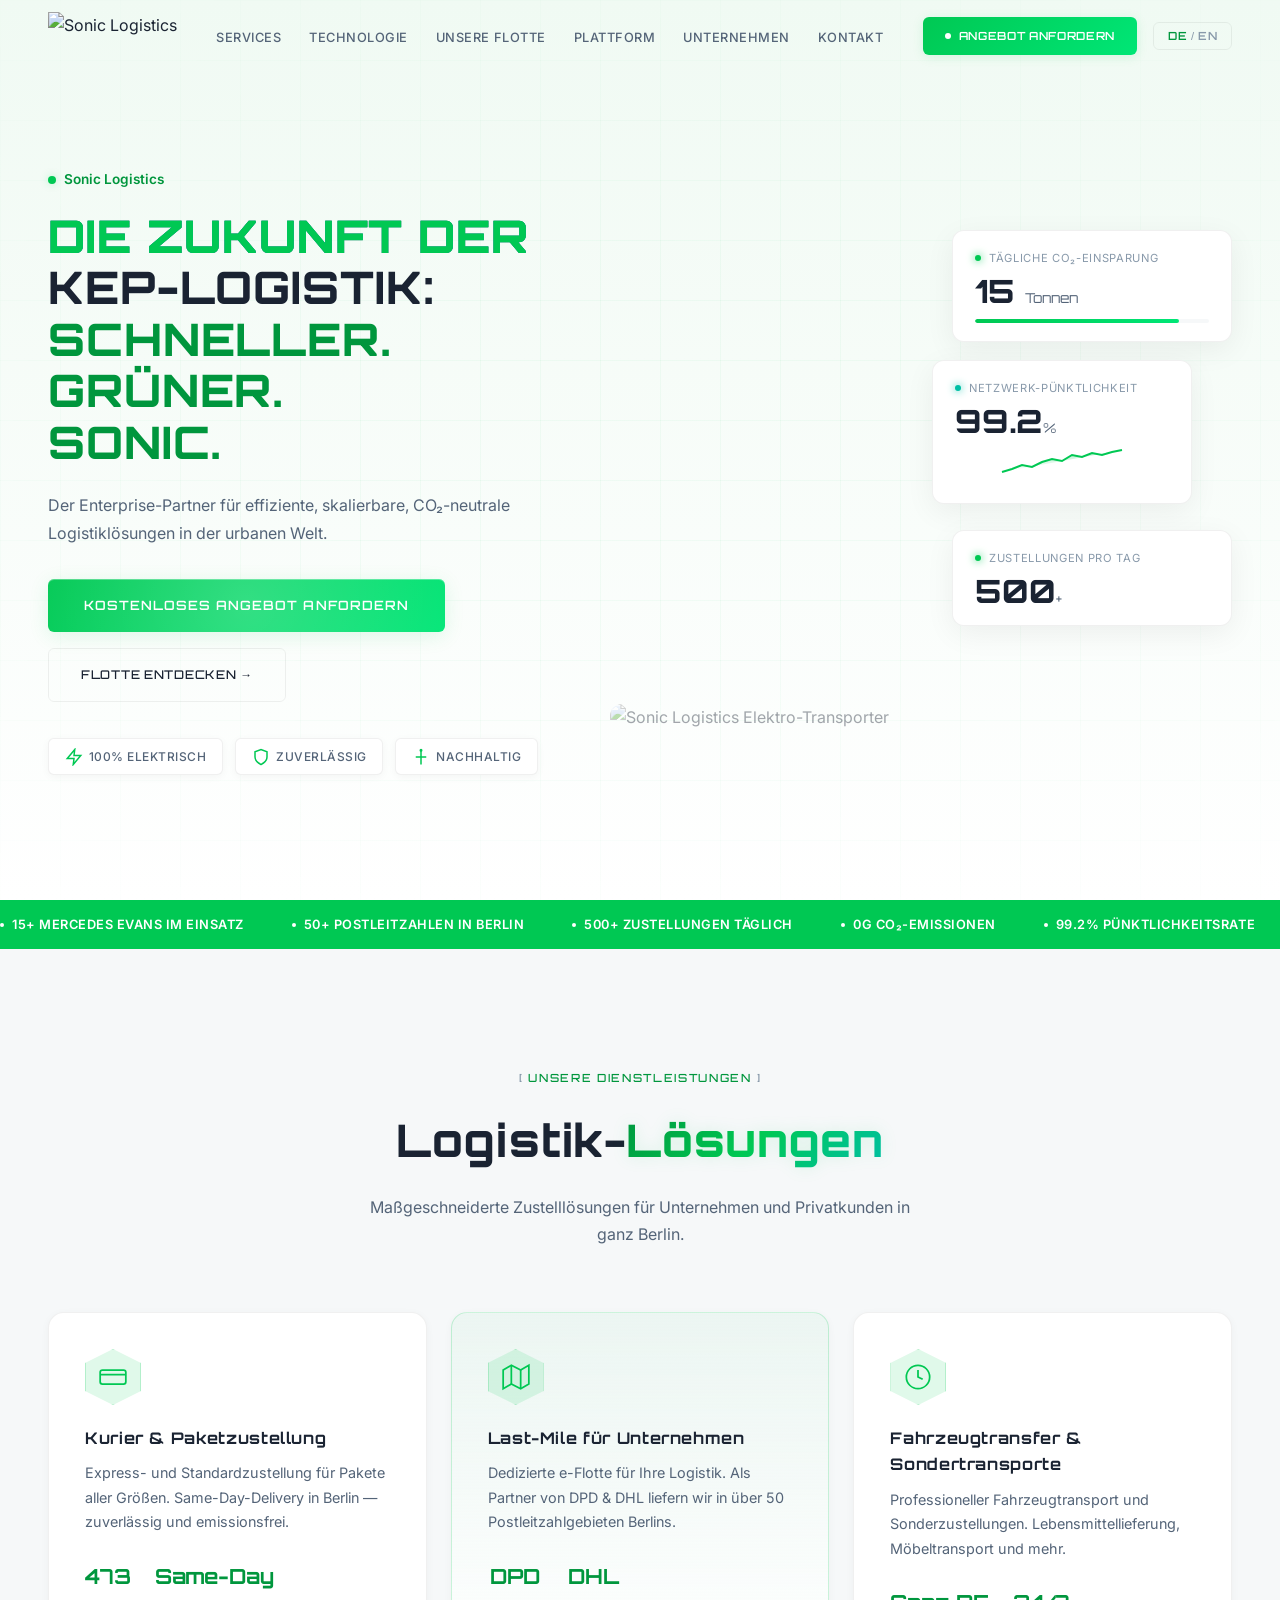
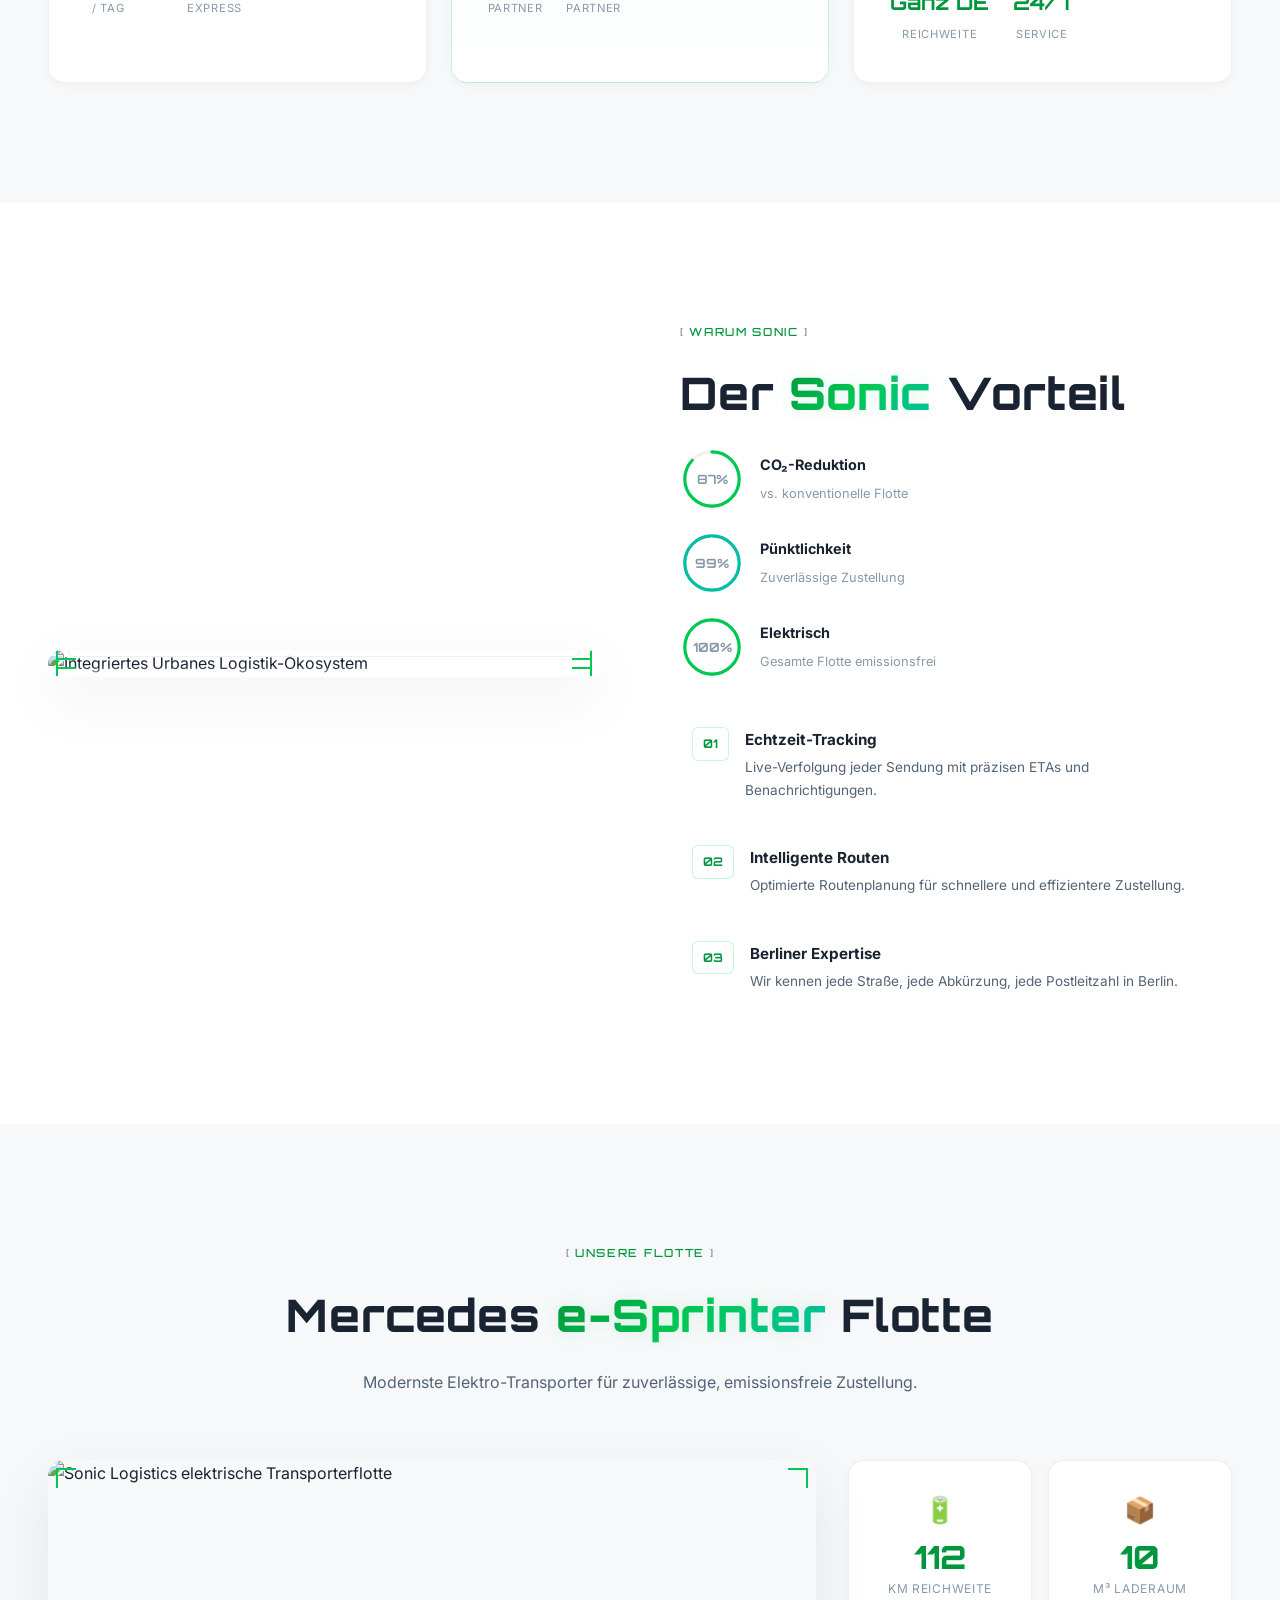
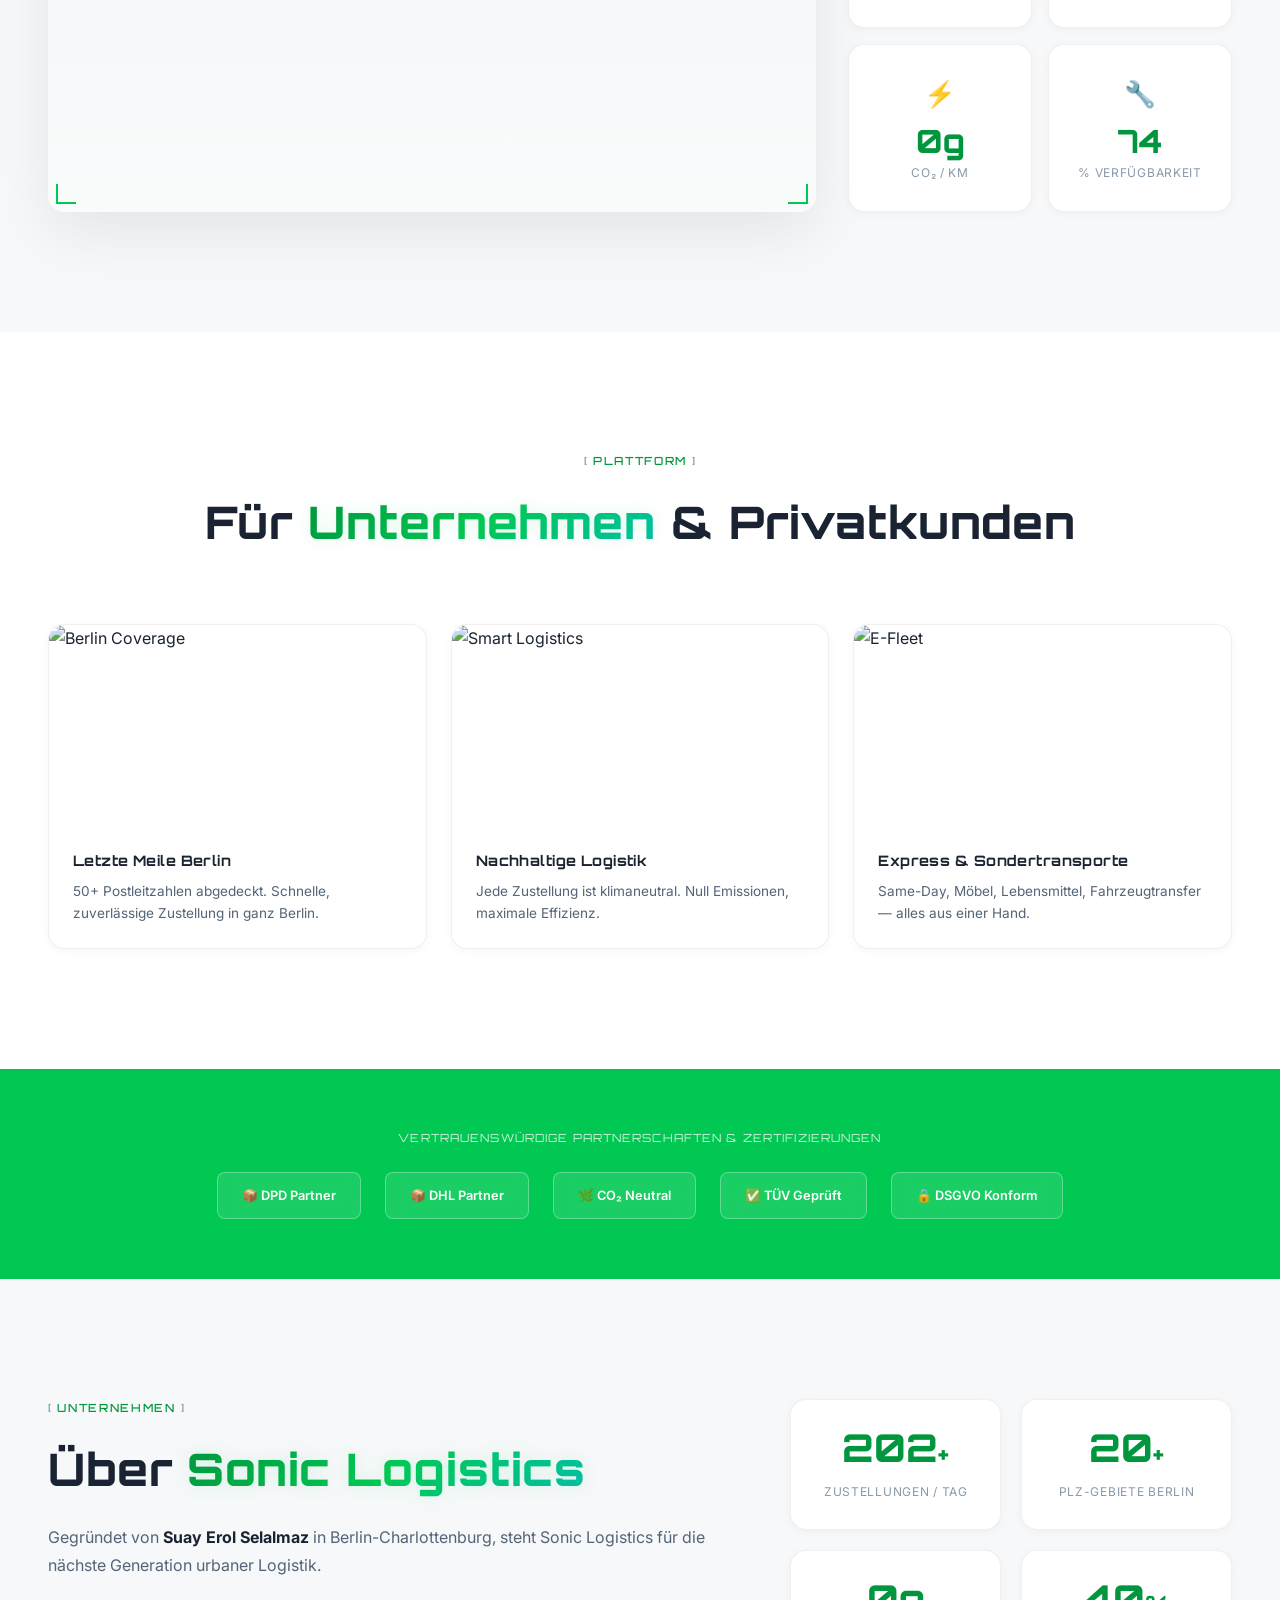
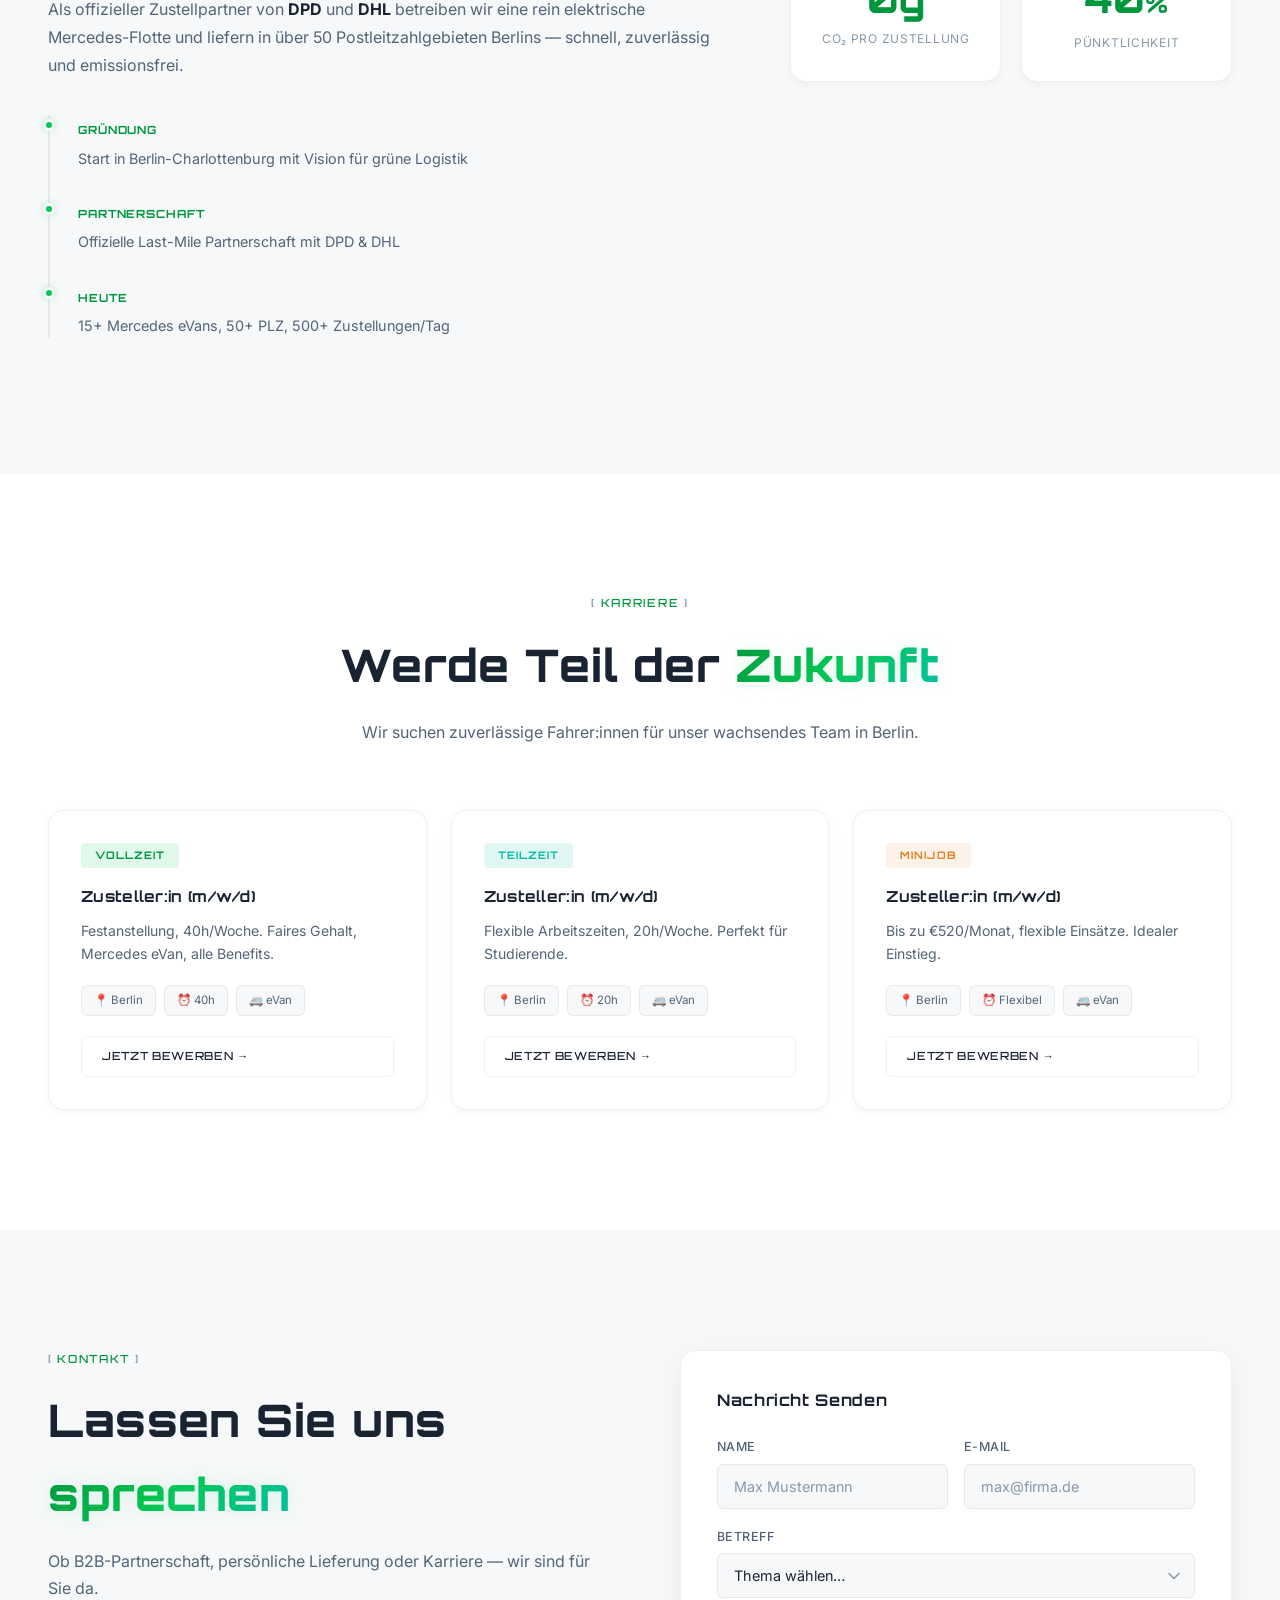
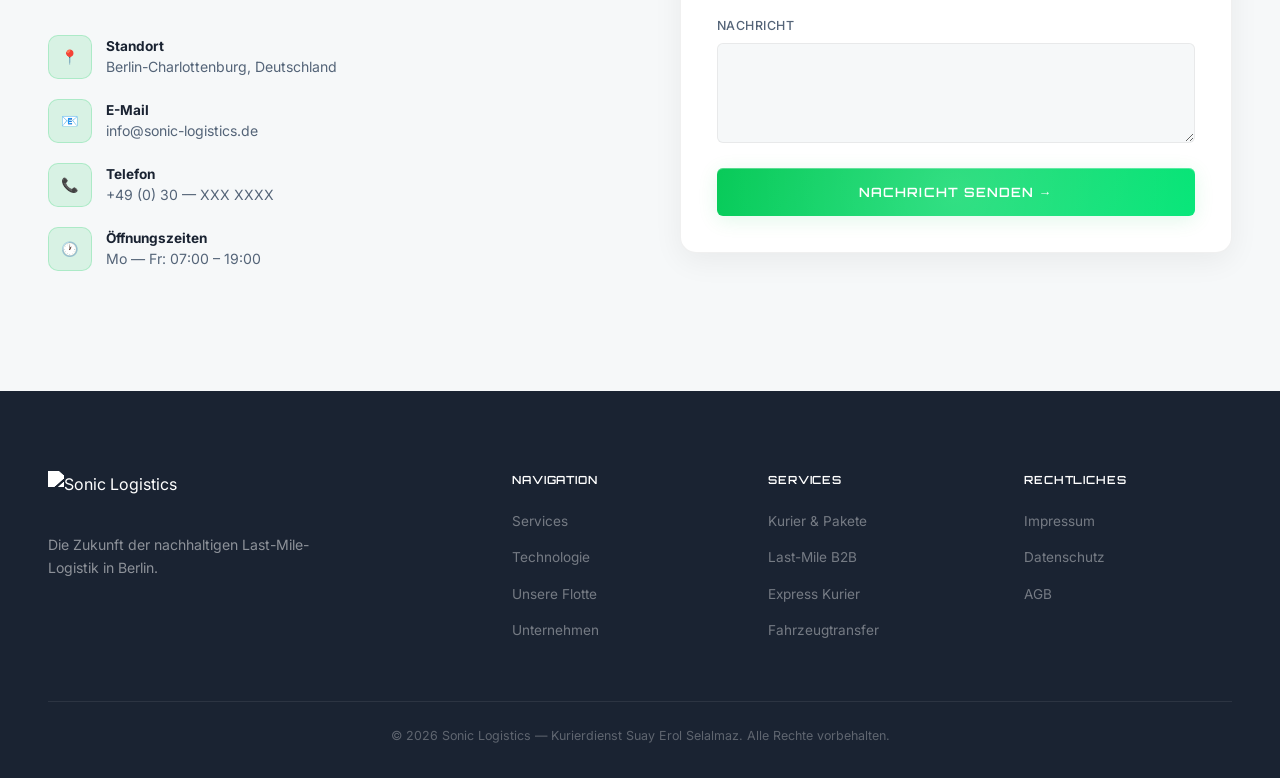
==== index.html @ d9a25e24 "Add files via upload" ====
<!DOCTYPE html>
<html lang="de">
<head>
  <meta charset="UTF-8">
  <meta name="viewport" content="width=device-width, initial-scale=1.0">
  <title>SONIC Logistics — Die Zukunft der KEP-Logistik</title>
  <meta name="description" content="Sonic Logistics: Nachhaltige, elektrische Last-Mile-Logistik in Berlin. 100% E-Flotte, intelligente Routenplanung, zuverlässige Zustellung.">
  <link rel="preconnect" href="https://fonts.googleapis.com">
  <link rel="preconnect" href="https://fonts.gstatic.com" crossorigin>
  <link href="https://fonts.googleapis.com/css2?family=Orbitron:wght@400;500;600;700;800;900&family=Inter:wght@300;400;500;600;700;800&display=swap" rel="stylesheet">
  <link rel="stylesheet" href="styles.css">
</head>
<body>

  <canvas id="particleCanvas"></canvas>
  <!-- Floating orbs -->
  <div class="orb orb-1"></div>
  <div class="orb orb-2"></div>
  <div class="orb orb-3"></div>

  <!-- ═══ NAVIGATION ═══ -->
  <nav id="navbar">
    <div class="nav-container">
      <a href="#hero" class="nav-logo">
        <img src="images/sonic-logo.png" alt="Sonic Logistics" class="logo-img">
      </a>
      <ul class="nav-links" id="navLinks">
        <li><a href="#services" data-i18n="nav_services">Services</a></li>
        <li><a href="#tech" data-i18n="nav_tech">Technologie</a></li>
        <li><a href="#fleet" data-i18n="nav_fleet">Unsere Flotte</a></li>
        <li><a href="#platform" data-i18n="nav_platform">Plattform</a></li>
        <li><a href="#about" data-i18n="nav_about">Unternehmen</a></li>
        <li><a href="#contact" data-i18n="nav_contact">Kontakt</a></li>
      </ul>
      <div class="nav-right">
        <a href="#contact" class="nav-cta">
          <span class="cta-pulse"></span>
          <span data-i18n="nav_cta">Angebot Anfordern</span>
        </a>
        <!-- Language toggle -->
        <button class="lang-toggle" id="langToggle" aria-label="Switch language">
          <span class="lang-option active" data-lang="de">DE</span>
          <span class="lang-divider">/</span>
          <span class="lang-option" data-lang="en">EN</span>
        </button>
      </div>
      <button class="hamburger" id="hamburger" aria-label="Menü">
        <span></span><span></span><span></span>
      </button>
    </div>
  </nav>

  <!-- ═══ HERO ═══ -->
  <section id="hero">
    <div class="hero-grid-bg"></div>
    <div class="hero-content">
      <div class="hero-left">
        <div class="hero-label animate-in">
          <span class="label-dot"></span>
          Sonic Logistics
        </div>
        <h1 class="animate-in">
          <span class="hero-line glitch-text" data-text="DIE ZUKUNFT DER" data-i18n="hero_line1">DIE ZUKUNFT DER</span>
          <span class="hero-line" data-i18n="hero_line2">KEP-LOGISTIK:</span>
          <span class="hero-line hero-highlight" data-i18n="hero_line3">SCHNELLER.</span>
          <span class="hero-line hero-highlight" data-i18n="hero_line4">GRÜNER.</span>
          <span class="hero-line hero-highlight" id="typedText">SONIC.</span>
        </h1>
        <p class="hero-sub animate-in" data-i18n="hero_sub">Der Enterprise-Partner für effiziente, skalierbare, CO₂-neutrale Logistiklösungen in der urbanen Welt.</p>
        <div class="hero-actions animate-in">
          <a href="#contact" class="btn-futuristic magnetic-btn">
            <span data-i18n="hero_cta1">Kostenloses Angebot Anfordern</span>
            <span class="btn-glow"></span>
          </a>
          <a href="#fleet" class="btn-ghost magnetic-btn">
            <span data-i18n="hero_cta2">Flotte Entdecken →</span>
          </a>
        </div>

        <div class="hero-hud-row animate-in">
          <div class="hud-chip">
            <svg width="18" height="18" viewBox="0 0 24 24" fill="none" stroke="currentColor" stroke-width="2"><path d="M13 2L3 14h9l-1 8 10-12h-9l1-8z"/></svg>
            <span data-i18n="chip1">100% Elektrisch</span>
          </div>
          <div class="hud-chip">
            <svg width="18" height="18" viewBox="0 0 24 24" fill="none" stroke="currentColor" stroke-width="2"><path d="M12 22s8-4 8-10V5l-8-3-8 3v7c0 6 8 10 8 10z"/></svg>
            <span data-i18n="chip2">Zuverlässig</span>
          </div>
          <div class="hud-chip">
            <svg width="18" height="18" viewBox="0 0 24 24" fill="none" stroke="currentColor" stroke-width="2"><path d="M12 3v19M5 12h14"/><circle cx="12" cy="3" r="1"/></svg>
            <span data-i18n="chip3">Nachhaltig</span>
          </div>
        </div>
      </div>

      <div class="hero-right">
        <div class="hud-panel hud-panel-1 animate-in tilt-card">
          <div class="neon-border"></div>
          <div class="hud-panel-header">
            <span class="hud-dot green"></span>
            <span data-i18n="hud1_title">Tägliche CO₂-Einsparung</span>
          </div>
          <div class="hud-panel-value">15 <span class="hud-unit" data-i18n="hud1_unit">Tonnen</span></div>
          <div class="hud-bar"><div class="hud-bar-fill" style="width: 87%"></div></div>
        </div>

        <div class="hud-panel hud-panel-2 animate-in tilt-card">
          <div class="neon-border"></div>
          <div class="hud-panel-header">
            <span class="hud-dot cyan"></span>
            <span data-i18n="hud2_title">Netzwerk-Pünktlichkeit</span>
          </div>
          <div class="hud-panel-value"><span class="counter" data-target="99.2" data-decimals="1">0</span><span class="hud-unit">%</span></div>
          <div class="hud-sparkline">
            <svg viewBox="0 0 120 30" class="sparkline-svg">
              <polyline points="0,25 10,22 20,18 30,20 40,15 50,12 60,14 70,8 80,10 90,6 100,8 110,5 120,3" fill="none" stroke="var(--accent)" stroke-width="2"/>
              <polyline points="0,25 10,22 20,18 30,20 40,15 50,12 60,14 70,8 80,10 90,6 100,8 110,5 120,3" fill="url(#sparkGrad)" stroke="none"/>
              <defs><linearGradient id="sparkGrad" x1="0" y1="0" x2="0" y2="1"><stop offset="0%" stop-color="var(--accent)" stop-opacity="0.3"/><stop offset="100%" stop-color="var(--accent)" stop-opacity="0"/></linearGradient></defs>
            </svg>
          </div>
        </div>

        <div class="hud-panel hud-panel-3 animate-in tilt-card">
          <div class="neon-border"></div>
          <div class="hud-panel-header">
            <span class="hud-dot green"></span>
            <span data-i18n="hud3_title">Zustellungen pro Tag</span>
          </div>
          <div class="hud-panel-value"><span class="counter" data-target="500" data-decimals="0">0</span><span class="hud-unit">+</span></div>
        </div>

        <div class="hero-image-float">
          <img src="images/hero-van.png" alt="Sonic Logistics Elektro-Transporter" class="hero-van-img">
        </div>
      </div>
    </div>
  </section>

  <!-- ═══ TICKER ═══ -->
  <div class="ticker-bar">
    <div class="ticker-track">
      <div class="ticker-content">
        <span class="ticker-item"><span class="ticker-dot"></span> <span data-i18n="tick1">15+ Mercedes eVans im Einsatz</span></span>
        <span class="ticker-item"><span class="ticker-dot"></span> <span data-i18n="tick2">50+ Postleitzahlen in Berlin</span></span>
        <span class="ticker-item"><span class="ticker-dot"></span> <span data-i18n="tick3">500+ Zustellungen täglich</span></span>
        <span class="ticker-item"><span class="ticker-dot"></span> <span data-i18n="tick4">0g CO₂-Emissionen</span></span>
        <span class="ticker-item"><span class="ticker-dot"></span> <span data-i18n="tick5">99.2% Pünktlichkeitsrate</span></span>
        <span class="ticker-item"><span class="ticker-dot"></span> <span data-i18n="tick6">DPD & DHL Partner</span></span>
        <span class="ticker-item"><span class="ticker-dot"></span> <span data-i18n="tick1">15+ Mercedes eVans im Einsatz</span></span>
        <span class="ticker-item"><span class="ticker-dot"></span> <span data-i18n="tick2">50+ Postleitzahlen in Berlin</span></span>
        <span class="ticker-item"><span class="ticker-dot"></span> <span data-i18n="tick3">500+ Zustellungen täglich</span></span>
        <span class="ticker-item"><span class="ticker-dot"></span> <span data-i18n="tick4">0g CO₂-Emissionen</span></span>
        <span class="ticker-item"><span class="ticker-dot"></span> <span data-i18n="tick5">99.2% Pünktlichkeitsrate</span></span>
        <span class="ticker-item"><span class="ticker-dot"></span> <span data-i18n="tick6">DPD & DHL Partner</span></span>
      </div>
    </div>
  </div>

  <!-- ═══ SERVICES ═══ -->
  <section id="services">
    <div class="container">
      <div class="section-header animate-in">
        <div class="section-tag-futuristic">
          <span class="tag-bracket">[</span> <span data-i18n="svc_tag">UNSERE DIENSTLEISTUNGEN</span> <span class="tag-bracket">]</span>
        </div>
        <h2 data-i18n="svc_title">Logistik-<span class="text-glow">Lösungen</span></h2>
        <p class="section-sub" data-i18n="svc_sub">Maßgeschneiderte Zustelllösungen für Unternehmen und Privatkunden in ganz Berlin.</p>
      </div>

      <div class="services-cards">
        <div class="futuristic-card tilt-card animate-in">
          <div class="card-scan-line"></div>
          <div class="card-icon-hex">
            <svg width="28" height="28" viewBox="0 0 24 24" fill="none" stroke="var(--accent)" stroke-width="1.5"><rect x="1" y="6" width="22" height="12" rx="2"/><path d="M1 10h22"/></svg>
          </div>
          <h3 data-i18n="svc1_title">Kurier & Paketzustellung</h3>
          <p data-i18n="svc1_desc">Express- und Standardzustellung für Pakete aller Größen. Same-Day-Delivery in Berlin — zuverlässig und emissionsfrei.</p>
          <div class="card-metrics">
            <div class="metric"><span class="metric-val counter" data-target="500" data-decimals="0">0</span><span class="metric-label">/ Tag</span></div>
            <div class="metric"><span class="metric-val">Same-Day</span><span class="metric-label">Express</span></div>
          </div>
        </div>

        <div class="futuristic-card card-featured tilt-card animate-in">
          <div class="card-scan-line"></div>
          <div class="card-icon-hex">
            <svg width="28" height="28" viewBox="0 0 24 24" fill="none" stroke="var(--accent)" stroke-width="1.5"><path d="M1 6v16l7-4 8 4 7-4V2l-7 4-8-4-7 4z"/><path d="M8 2v16M16 6v16"/></svg>
          </div>
          <h3 data-i18n="svc2_title">Last-Mile für Unternehmen</h3>
          <p data-i18n="svc2_desc">Dedizierte e-Flotte für Ihre Logistik. Als Partner von DPD & DHL liefern wir in über 50 Postleitzahlgebieten Berlins.</p>
          <div class="card-metrics">
            <div class="metric"><span class="metric-val">DPD</span><span class="metric-label">Partner</span></div>
            <div class="metric"><span class="metric-val">DHL</span><span class="metric-label">Partner</span></div>
          </div>
        </div>

        <div class="futuristic-card tilt-card animate-in">
          <div class="card-scan-line"></div>
          <div class="card-icon-hex">
            <svg width="28" height="28" viewBox="0 0 24 24" fill="none" stroke="var(--accent)" stroke-width="1.5"><circle cx="12" cy="12" r="10"/><path d="M12 6v6l4 2"/></svg>
          </div>
          <h3 data-i18n="svc3_title">Fahrzeugtransfer & Sondertransporte</h3>
          <p data-i18n="svc3_desc">Professioneller Fahrzeugtransport und Sonderzustellungen. Lebensmittellieferung, Möbeltransport und mehr.</p>
          <div class="card-metrics">
            <div class="metric"><span class="metric-val" data-i18n="svc3_m1v">Ganz DE</span><span class="metric-label" data-i18n="svc3_m1l">Reichweite</span></div>
            <div class="metric"><span class="metric-val">24/7</span><span class="metric-label">Service</span></div>
          </div>
        </div>
      </div>
    </div>
  </section>

  <!-- ═══ TECHNOLOGY ═══ -->
  <section id="tech">
    <div class="container">
      <div class="tech-layout">
        <div class="tech-visual animate-in">
          <div class="tech-image-frame">
            <div class="frame-corner tl"></div>
            <div class="frame-corner tr"></div>
            <div class="frame-corner bl"></div>
            <div class="frame-corner br"></div>
            <img src="images/isometric-logistics.png" alt="Integriertes Urbanes Logistik-Ökosystem" class="tech-img">
            <div class="tech-img-overlay"></div>
            <div class="tech-label-float" data-i18n="tech_img_label">Integriertes Urbanes Logistik-Ökosystem</div>
          </div>
        </div>

        <div class="tech-content animate-in">
          <div class="section-tag-futuristic">
            <span class="tag-bracket">[</span> <span data-i18n="tech_tag">WARUM SONIC</span> <span class="tag-bracket">]</span>
          </div>
          <h2 data-i18n="tech_title">Der <span class="text-glow">Sonic</span> Vorteil</h2>

          <div class="infographic-stats">
            <div class="info-stat">
              <div class="info-stat-ring">
                <svg viewBox="0 0 80 80"><circle cx="40" cy="40" r="34" fill="none" stroke="var(--border)" stroke-width="4"/><circle cx="40" cy="40" r="34" fill="none" stroke="var(--accent)" stroke-width="4" stroke-dasharray="213.6" stroke-dashoffset="27.8" stroke-linecap="round" class="ring-animated"/></svg>
                <span class="ring-value">87%</span>
              </div>
              <div>
                <strong data-i18n="stat1_title">CO₂-Reduktion</strong>
                <span data-i18n="stat1_sub">vs. konventionelle Flotte</span>
              </div>
            </div>
            <div class="info-stat">
              <div class="info-stat-ring">
                <svg viewBox="0 0 80 80"><circle cx="40" cy="40" r="34" fill="none" stroke="var(--border)" stroke-width="4"/><circle cx="40" cy="40" r="34" fill="none" stroke="var(--cyan)" stroke-width="4" stroke-dasharray="213.6" stroke-dashoffset="2.1" stroke-linecap="round" class="ring-animated"/></svg>
                <span class="ring-value">99%</span>
              </div>
              <div>
                <strong data-i18n="stat2_title">Pünktlichkeit</strong>
                <span data-i18n="stat2_sub">Zuverlässige Zustellung</span>
              </div>
            </div>
            <div class="info-stat">
              <div class="info-stat-ring">
                <svg viewBox="0 0 80 80"><circle cx="40" cy="40" r="34" fill="none" stroke="var(--border)" stroke-width="4"/><circle cx="40" cy="40" r="34" fill="none" stroke="var(--accent)" stroke-width="4" stroke-dasharray="213.6" stroke-dashoffset="0" stroke-linecap="round" class="ring-animated"/></svg>
                <span class="ring-value">100%</span>
              </div>
              <div>
                <strong data-i18n="stat3_title">Elektrisch</strong>
                <span data-i18n="stat3_sub">Gesamte Flotte emissionsfrei</span>
              </div>
            </div>
          </div>

          <div class="tech-features">
            <div class="tech-feat">
              <span class="feat-num">01</span>
              <div>
                <strong data-i18n="feat1_title">Echtzeit-Tracking</strong>
                <p data-i18n="feat1_desc">Live-Verfolgung jeder Sendung mit präzisen ETAs und Benachrichtigungen.</p>
              </div>
            </div>
            <div class="tech-feat">
              <span class="feat-num">02</span>
              <div>
                <strong data-i18n="feat2_title">Intelligente Routen</strong>
                <p data-i18n="feat2_desc">Optimierte Routenplanung für schnellere und effizientere Zustellung.</p>
              </div>
            </div>
            <div class="tech-feat">
              <span class="feat-num">03</span>
              <div>
                <strong data-i18n="feat3_title">Berliner Expertise</strong>
                <p data-i18n="feat3_desc">Wir kennen jede Straße, jede Abkürzung, jede Postleitzahl in Berlin.</p>
              </div>
            </div>
          </div>
        </div>
      </div>
    </div>
  </section>

  <!-- ═══ FLEET ═══ -->
  <section id="fleet">
    <div class="container">
      <div class="section-header animate-in">
        <div class="section-tag-futuristic">
          <span class="tag-bracket">[</span> <span data-i18n="fleet_tag">UNSERE FLOTTE</span> <span class="tag-bracket">]</span>
        </div>
        <h2 data-i18n="fleet_title">Mercedes <span class="text-glow">e-Sprinter</span> Flotte</h2>
        <p class="section-sub" data-i18n="fleet_sub">Modernste Elektro-Transporter für zuverlässige, emissionsfreie Zustellung.</p>
      </div>

      <div class="fleet-showcase animate-in">
        <div class="fleet-image-wrap">
          <div class="frame-corner tl"></div><div class="frame-corner tr"></div><div class="frame-corner bl"></div><div class="frame-corner br"></div>
          <img src="images/fleet-electric.png" alt="Sonic Logistics elektrische Transporterflotte" class="fleet-img">
          <div class="fleet-overlay"></div>
        </div>
        <div class="fleet-infographic">
          <div class="fleet-stat-card tilt-card">
            <div class="fleet-stat-icon">🔋</div>
            <div class="fleet-stat-val counter" data-target="150" data-decimals="0">0</div>
            <div class="fleet-stat-unit" data-i18n="fstat1">km Reichweite</div>
          </div>
          <div class="fleet-stat-card tilt-card">
            <div class="fleet-stat-icon">📦</div>
            <div class="fleet-stat-val counter" data-target="14" data-decimals="0">0</div>
            <div class="fleet-stat-unit" data-i18n="fstat2">m³ Laderaum</div>
          </div>
          <div class="fleet-stat-card tilt-card">
            <div class="fleet-stat-icon">⚡</div>
            <div class="fleet-stat-val">0g</div>
            <div class="fleet-stat-unit">CO₂ / km</div>
          </div>
          <div class="fleet-stat-card tilt-card">
            <div class="fleet-stat-icon">🔧</div>
            <div class="fleet-stat-val counter" data-target="99" data-decimals="0">0</div>
            <div class="fleet-stat-unit" data-i18n="fstat4">% Verfügbarkeit</div>
          </div>
        </div>
      </div>
    </div>
  </section>

  <!-- ═══ PLATFORM ═══ -->
  <section id="platform">
    <div class="container">
      <div class="section-header animate-in">
        <div class="section-tag-futuristic">
          <span class="tag-bracket">[</span> <span data-i18n="plat_tag">PLATTFORM</span> <span class="tag-bracket">]</span>
        </div>
        <h2 data-i18n="plat_title">Für <span class="text-glow">Unternehmen</span> & Privatkunden</h2>
      </div>
      <div class="platform-grid">
        <div class="platform-card tilt-card animate-in">
          <div class="card-scan-line"></div>
          <div class="platform-card-img"><img src="images/berlin-cityscape.png" alt="Berlin Coverage"></div>
          <div class="platform-card-body">
            <h3 data-i18n="plat1_title">Letzte Meile Berlin</h3>
            <p data-i18n="plat1_desc">50+ Postleitzahlen abgedeckt. Schnelle, zuverlässige Zustellung in ganz Berlin.</p>
          </div>
        </div>
        <div class="platform-card tilt-card animate-in">
          <div class="card-scan-line"></div>
          <div class="platform-card-img"><img src="images/isometric-logistics.png" alt="Smart Logistics"></div>
          <div class="platform-card-body">
            <h3 data-i18n="plat2_title">Nachhaltige Logistik</h3>
            <p data-i18n="plat2_desc">Jede Zustellung ist klimaneutral. Null Emissionen, maximale Effizienz.</p>
          </div>
        </div>
        <div class="platform-card tilt-card animate-in">
          <div class="card-scan-line"></div>
          <div class="platform-card-img"><img src="images/fleet-electric.png" alt="E-Fleet"></div>
          <div class="platform-card-body">
            <h3 data-i18n="plat3_title">Express & Sondertransporte</h3>
            <p data-i18n="plat3_desc">Same-Day, Möbel, Lebensmittel, Fahrzeugtransfer — alles aus einer Hand.</p>
          </div>
        </div>
      </div>
    </div>
  </section>

  <!-- ═══ CERTIFICATIONS ═══ -->
  <section id="certs">
    <div class="container">
      <div class="certs-bar animate-in">
        <div class="certs-label" data-i18n="certs_label">Vertrauenswürdige Partnerschaften & Zertifizierungen</div>
        <div class="certs-logos">
          <div class="cert-badge">📦 DPD Partner</div>
          <div class="cert-badge">📦 DHL Partner</div>
          <div class="cert-badge">🌿 CO₂ Neutral</div>
          <div class="cert-badge">✅ TÜV Geprüft</div>
          <div class="cert-badge">🔒 DSGVO Konform</div>
        </div>
      </div>
    </div>
  </section>

  <!-- ═══ ABOUT ═══ -->
  <section id="about">
    <div class="container">
      <div class="about-futuristic">
        <div class="about-content animate-in">
          <div class="section-tag-futuristic"><span class="tag-bracket">[</span> <span data-i18n="about_tag">UNTERNEHMEN</span> <span class="tag-bracket">]</span></div>
          <h2 data-i18n="about_title">Über <span class="text-glow">Sonic Logistics</span></h2>
          <p data-i18n="about_p1">Gegründet von <strong>Suay Erol Selalmaz</strong> in Berlin-Charlottenburg, steht Sonic Logistics für die nächste Generation urbaner Logistik.</p>
          <p data-i18n="about_p2">Als offizieller Zustellpartner von <strong>DPD</strong> und <strong>DHL</strong> betreiben wir eine rein elektrische Mercedes-Flotte und liefern in über 50 Postleitzahlgebieten Berlins — schnell, zuverlässig und emissionsfrei.</p>
          <div class="about-timeline">
            <div class="timeline-item"><div class="timeline-dot"></div><div class="timeline-content"><span class="timeline-year" data-i18n="tl1_year">Gründung</span><p data-i18n="tl1_text">Start in Berlin-Charlottenburg mit Vision für grüne Logistik</p></div></div>
            <div class="timeline-item"><div class="timeline-dot"></div><div class="timeline-content"><span class="timeline-year" data-i18n="tl2_year">Partnerschaft</span><p data-i18n="tl2_text">Offizielle Last-Mile Partnerschaft mit DPD & DHL</p></div></div>
            <div class="timeline-item"><div class="timeline-dot"></div><div class="timeline-content"><span class="timeline-year" data-i18n="tl3_year">Heute</span><p data-i18n="tl3_text">15+ Mercedes eVans, 50+ PLZ, 500+ Zustellungen/Tag</p></div></div>
          </div>
        </div>
        <div class="about-stats-col animate-in">
          <div class="mega-stat tilt-card"><span class="mega-num counter" data-target="500" data-decimals="0">0</span><span class="mega-suffix">+</span><span class="mega-label" data-i18n="mega1">Zustellungen / Tag</span></div>
          <div class="mega-stat tilt-card"><span class="mega-num counter" data-target="50" data-decimals="0">0</span><span class="mega-suffix">+</span><span class="mega-label" data-i18n="mega2">PLZ-Gebiete Berlin</span></div>
          <div class="mega-stat tilt-card"><span class="mega-num">0g</span><span class="mega-label" data-i18n="mega3">CO₂ pro Zustellung</span></div>
          <div class="mega-stat tilt-card"><span class="mega-num counter" data-target="98" data-decimals="0">0</span><span class="mega-suffix">%</span><span class="mega-label" data-i18n="mega4">Pünktlichkeit</span></div>
        </div>
      </div>
    </div>
  </section>

  <!-- ═══ CAREERS ═══ -->
  <section id="careers">
    <div class="container">
      <div class="section-header animate-in">
        <div class="section-tag-futuristic"><span class="tag-bracket">[</span> <span data-i18n="career_tag">KARRIERE</span> <span class="tag-bracket">]</span></div>
        <h2 data-i18n="career_title">Werde Teil der <span class="text-glow">Zukunft</span></h2>
        <p class="section-sub" data-i18n="career_sub">Wir suchen zuverlässige Fahrer:innen für unser wachsendes Team in Berlin.</p>
      </div>
      <div class="careers-grid">
        <div class="career-card-futuristic tilt-card animate-in">
          <div class="card-scan-line"></div>
          <div class="career-badge" data-i18n="job1_type">Vollzeit</div>
          <h3 data-i18n="job1_title">Zusteller:in (m/w/d)</h3>
          <p data-i18n="job1_desc">Festanstellung, 40h/Woche. Faires Gehalt, Mercedes eVan, alle Benefits.</p>
          <div class="career-tags"><span>📍 Berlin</span><span>⏰ 40h</span><span>🚐 eVan</span></div>
          <a href="#contact" class="btn-ghost btn-ghost-sm"><span data-i18n="job_apply">Jetzt Bewerben →</span></a>
        </div>
        <div class="career-card-futuristic tilt-card animate-in">
          <div class="card-scan-line"></div>
          <div class="career-badge career-badge-alt" data-i18n="job2_type">Teilzeit</div>
          <h3 data-i18n="job2_title">Zusteller:in (m/w/d)</h3>
          <p data-i18n="job2_desc">Flexible Arbeitszeiten, 20h/Woche. Perfekt für Studierende.</p>
          <div class="career-tags"><span>📍 Berlin</span><span>⏰ 20h</span><span>🚐 eVan</span></div>
          <a href="#contact" class="btn-ghost btn-ghost-sm"><span data-i18n="job_apply">Jetzt Bewerben →</span></a>
        </div>
        <div class="career-card-futuristic tilt-card animate-in">
          <div class="card-scan-line"></div>
          <div class="career-badge career-badge-mini">Minijob</div>
          <h3 data-i18n="job3_title">Zusteller:in (m/w/d)</h3>
          <p data-i18n="job3_desc">Bis zu €520/Monat, flexible Einsätze. Idealer Einstieg.</p>
          <div class="career-tags"><span>📍 Berlin</span><span>⏰ Flexibel</span><span>🚐 eVan</span></div>
          <a href="#contact" class="btn-ghost btn-ghost-sm"><span data-i18n="job_apply">Jetzt Bewerben →</span></a>
        </div>
      </div>
    </div>
  </section>

  <!-- ═══ CONTACT ═══ -->
  <section id="contact">
    <div class="container">
      <div class="contact-futuristic">
        <div class="contact-left animate-in">
          <div class="section-tag-futuristic"><span class="tag-bracket">[</span> <span data-i18n="contact_tag">KONTAKT</span> <span class="tag-bracket">]</span></div>
          <h2 data-i18n="contact_title">Lassen Sie uns <span class="text-glow">sprechen</span></h2>
          <p data-i18n="contact_sub">Ob B2B-Partnerschaft, persönliche Lieferung oder Karriere — wir sind für Sie da.</p>
          <div class="contact-info-list">
            <div class="contact-info-item"><div class="contact-info-icon">📍</div><div><strong data-i18n="ci1_title">Standort</strong><br><span>Berlin-Charlottenburg, Deutschland</span></div></div>
            <div class="contact-info-item"><div class="contact-info-icon">📧</div><div><strong>E-Mail</strong><br><span>info@sonic-logistics.de</span></div></div>
            <div class="contact-info-item"><div class="contact-info-icon">📞</div><div><strong data-i18n="ci3_title">Telefon</strong><br><span>+49 (0) 30 — XXX XXXX</span></div></div>
            <div class="contact-info-item"><div class="contact-info-icon">🕐</div><div><strong data-i18n="ci4_title">Öffnungszeiten</strong><br><span data-i18n="ci4_val">Mo — Fr: 07:00 – 19:00</span></div></div>
          </div>
        </div>
        <div class="contact-form-futuristic tilt-card animate-in">
          <div class="card-scan-line"></div>
          <div class="neon-border"></div>
          <form id="contactForm">
            <h3 data-i18n="form_title">Nachricht Senden</h3>
            <div class="form-row">
              <div class="form-group"><label for="name">Name</label><input type="text" id="name" placeholder="Max Mustermann" required></div>
              <div class="form-group"><label for="email">E-Mail</label><input type="email" id="email" placeholder="max@firma.de" required></div>
            </div>
            <div class="form-group">
              <label for="subject" data-i18n="form_subject_label">Betreff</label>
              <select id="subject" required>
                <option value="" disabled selected data-i18n="form_select">Thema wählen…</option>
                <option value="b2b" data-i18n="form_opt1">B2B Partnerschaft</option>
                <option value="b2c" data-i18n="form_opt2">Lieferung buchen</option>
                <option value="quote" data-i18n="form_opt3">Angebot anfordern</option>
                <option value="career" data-i18n="form_opt4">Bewerbung</option>
                <option value="other" data-i18n="form_opt5">Sonstiges</option>
              </select>
            </div>
            <div class="form-group"><label for="message" data-i18n="form_msg_label">Nachricht</label><textarea id="message" rows="4" placeholder="" data-i18n-placeholder="form_msg_ph" required></textarea></div>
            <button type="submit" class="btn-futuristic btn-full magnetic-btn"><span data-i18n="form_submit">Nachricht Senden →</span><span class="btn-glow"></span></button>
          </form>
        </div>
      </div>
    </div>
  </section>

  <!-- ═══ FOOTER ═══ -->
  <footer id="footer">
    <div class="container">
      <div class="footer-futuristic">
        <div class="footer-brand">
          <a href="#hero" class="nav-logo"><img src="images/sonic-logo.png" alt="Sonic Logistics" class="logo-img"></a>
          <p data-i18n="footer_desc">Die Zukunft der nachhaltigen Last-Mile-Logistik in Berlin.</p>
        </div>
        <div class="footer-col"><h4>Navigation</h4><ul><li><a href="#services">Services</a></li><li><a href="#tech" data-i18n="nav_tech">Technologie</a></li><li><a href="#fleet" data-i18n="nav_fleet">Unsere Flotte</a></li><li><a href="#about" data-i18n="nav_about">Unternehmen</a></li></ul></div>
        <div class="footer-col"><h4>Services</h4><ul><li><a href="#services" data-i18n="f_svc1">Kurier & Pakete</a></li><li><a href="#services" data-i18n="f_svc2">Last-Mile B2B</a></li><li><a href="#services" data-i18n="f_svc3">Express Kurier</a></li><li><a href="#services" data-i18n="f_svc4">Fahrzeugtransfer</a></li></ul></div>
        <div class="footer-col"><h4 data-i18n="f_legal">Rechtliches</h4><ul><li><a href="#">Impressum</a></li><li><a href="#" data-i18n="f_privacy">Datenschutz</a></li><li><a href="#">AGB</a></li></ul></div>
      </div>
      <div class="footer-bottom"><p>&copy; 2026 Sonic Logistics — Kurierdienst Suay Erol Selalmaz. <span data-i18n="footer_rights">Alle Rechte vorbehalten.</span></p></div>
    </div>
  </footer>

  <script src="script.js"></script>
</body>
</html>
---- styles.css ----
/* ═══ SONIC LOGISTICS — WHITE + GREEN THEME V4 ═══ */
*, *::before, *::after { margin: 0; padding: 0; box-sizing: border-box; }

:root {
  --bg: #ffffff; --bg2: #f6f8f9; --bg3: #edf1f4;
  --card: rgba(255, 255, 255, 0.95); --card-hover: rgba(255, 255, 255, 1);
  --glass: rgba(0,0,0,0.02);
  --text: #1a2332; --text2: #546478; --text3: #8899aa;
  --accent: #00C853; --accent2: #00E676; --accent-glow: rgba(0,200,83,0.12);
  --accent-glow2: rgba(0,200,83,0.25); --cyan: #00bfa5; --cyan-glow: rgba(0,191,165,0.12);
  --accent-dark: #00963d;
  --border: rgba(0,0,0,0.06); --border-accent: rgba(0,200,83,0.2);
  --shadow-sm: 0 2px 8px rgba(0,0,0,0.04); --shadow-md: 0 8px 30px rgba(0,0,0,0.06);
  --shadow-lg: 0 20px 60px rgba(0,0,0,0.08);
  --font-display: 'Orbitron', sans-serif; --font-body: 'Inter', sans-serif;
  --radius: 16px; --ease: cubic-bezier(0.16, 1, 0.3, 1);
}

html { scroll-behavior: smooth; }
body { font-family: var(--font-body); background: var(--bg); color: var(--text); line-height: 1.65; overflow-x: hidden; -webkit-font-smoothing: antialiased; }
a { text-decoration: none; color: inherit; }
img { display: block; max-width: 100%; }
.container { max-width: 1240px; margin: 0 auto; padding: 0 28px; }

/* ═══ FLOATING ORBS ═══ */
.orb {
  position: fixed; border-radius: 50%; pointer-events: none; z-index: 0;
  filter: blur(100px); opacity: 0.08; animation: orbFloat 20s ease-in-out infinite;
}
.orb-1 { width: 500px; height: 500px; background: var(--accent); top: 10%; left: -10%; animation-delay: 0s; }
.orb-2 { width: 400px; height: 400px; background: var(--cyan); top: 50%; right: -8%; animation-delay: -7s; animation-duration: 25s; }
.orb-3 { width: 350px; height: 350px; background: #7c4dff; bottom: 5%; left: 30%; animation-delay: -14s; animation-duration: 30s; }
@keyframes orbFloat {
  0%, 100% { transform: translate(0, 0) scale(1); }
  25% { transform: translate(40px, -30px) scale(1.05); }
  50% { transform: translate(-20px, 40px) scale(0.95); }
  75% { transform: translate(30px, 20px) scale(1.02); }
}

/* ═══ PARTICLE CANVAS ═══ */
#particleCanvas { position: fixed; inset: 0; z-index: 0; pointer-events: none; }

/* ═══ ANIMATED GRID ═══ */
.hero-grid-bg {
  position: absolute; inset: 0; z-index: 0;
  background-image: linear-gradient(rgba(0,200,83,0.04) 1px, transparent 1px), linear-gradient(90deg, rgba(0,200,83,0.04) 1px, transparent 1px);
  background-size: 60px 60px; animation: gridMove 20s linear infinite;
  mask-image: radial-gradient(ellipse 80% 70% at 50% 50%, black 30%, transparent 100%);
}
@keyframes gridMove { 0% { transform: translate(0,0); } 100% { transform: translate(60px,60px); } }

/* ═══ GLITCH TEXT ═══ */
.glitch-text { position: relative; display: inline-block; }
.glitch-text::before, .glitch-text::after {
  content: attr(data-text); position: absolute; left: 0; top: 0; width: 100%; height: 100%;
  overflow: hidden; clip-path: inset(0); pointer-events: none;
}
.glitch-text::before { color: var(--cyan); animation: glitch1 4s infinite linear; }
.glitch-text::after { color: var(--accent); animation: glitch2 4s infinite linear; }
@keyframes glitch1 {
  0%, 92%, 100% { clip-path: inset(0); transform: translate(0); opacity: 0; }
  93% { clip-path: inset(20% 0 60% 0); transform: translate(-3px, 1px); opacity: 0.7; }
  94% { clip-path: inset(50% 0 20% 0); transform: translate(3px, -1px); opacity: 0.7; }
  95% { clip-path: inset(10% 0 70% 0); transform: translate(-2px, 2px); opacity: 0.7; }
  96% { clip-path: inset(0); transform: translate(0); opacity: 0; }
}
@keyframes glitch2 {
  0%, 94%, 100% { clip-path: inset(0); transform: translate(0); opacity: 0; }
  95% { clip-path: inset(60% 0 10% 0); transform: translate(4px, -2px); opacity: 0.7; }
  96% { clip-path: inset(30% 0 40% 0); transform: translate(-4px, 1px); opacity: 0.7; }
  97% { clip-path: inset(0); transform: translate(0); opacity: 0; }
}

/* ═══ NEON BORDER ═══ */
.neon-border {
  position: absolute; inset: -1px; border-radius: inherit; pointer-events: none; z-index: 0;
  background: conic-gradient(from var(--neon-angle, 0deg), transparent, var(--accent), transparent, var(--cyan), transparent);
  opacity: 0; transition: opacity 0.5s; mask: linear-gradient(#fff 0 0) content-box, linear-gradient(#fff 0 0);
  mask-composite: exclude; -webkit-mask-composite: xor; padding: 1px;
  animation: neonSpin 4s linear infinite;
}
.hud-panel:hover .neon-border, .contact-form-futuristic:hover .neon-border { opacity: 0.5; }
@keyframes neonSpin { 0% { --neon-angle: 0deg; } 100% { --neon-angle: 360deg; } }
@property --neon-angle { syntax: '<angle>'; initial-value: 0deg; inherits: false; }

/* ═══ TEXT GLOW ═══ */
.text-glow {
  background: linear-gradient(135deg, var(--accent-dark), var(--accent), var(--cyan));
  -webkit-background-clip: text; background-clip: text; -webkit-text-fill-color: transparent;
  filter: drop-shadow(0 0 8px var(--accent-glow));
  animation: textGlowPulse 3s ease-in-out infinite;
}
@keyframes textGlowPulse {
  0%, 100% { filter: drop-shadow(0 0 8px var(--accent-glow)); }
  50% { filter: drop-shadow(0 0 18px var(--accent-glow2)); }
}

/* ═══ ANIMATE IN ═══ */
.animate-in { opacity: 0; transform: translateY(30px); transition: opacity 0.7s var(--ease), transform 0.7s var(--ease); }
.animate-in.visible { opacity: 1; transform: translateY(0); }

/* ═══ LOGO ═══ */
.logo-img { height: 48px; width: auto; transition: transform 0.3s; }
.nav-logo:hover .logo-img { transform: scale(1.05); }

/* ═══ BUTTONS ═══ */
.btn-futuristic {
  position: relative; display: inline-flex; align-items: center; gap: 8px;
  padding: 16px 36px; border: none; border-radius: 6px; cursor: pointer;
  font-family: var(--font-display); font-size: 0.8rem; font-weight: 600;
  letter-spacing: 0.08em; text-transform: uppercase;
  background: linear-gradient(135deg, var(--accent), var(--accent2));
  color: #fff; overflow: hidden; transition: all 0.3s var(--ease);
  box-shadow: 0 4px 20px var(--accent-glow), inset 0 1px 0 rgba(255,255,255,0.3);
}
.btn-futuristic:hover { transform: translateY(-2px) scale(1.02); box-shadow: 0 8px 30px var(--accent-glow2); }
.btn-glow { position: absolute; top: -50%; left: -50%; width: 200%; height: 200%; background: radial-gradient(circle, rgba(255,255,255,0.2), transparent 60%); animation: glowPulse 3s ease-in-out infinite; pointer-events: none; }
@keyframes glowPulse { 0%,100% { opacity: 0; transform: scale(0.8); } 50% { opacity: 1; transform: scale(1); } }

.btn-ghost {
  display: inline-flex; align-items: center; gap: 6px; padding: 16px 32px; border-radius: 6px;
  font-family: var(--font-display); font-size: 0.75rem; font-weight: 500;
  letter-spacing: 0.06em; text-transform: uppercase; color: var(--text);
  border: 1px solid var(--border); position: relative; transition: all 0.3s var(--ease); background: transparent;
}
.btn-ghost:hover { border-color: var(--accent); color: var(--accent-dark); background: var(--accent-glow); box-shadow: 0 4px 20px var(--accent-glow); }
.btn-ghost-sm { padding: 10px 20px; font-size: 0.7rem; }
.btn-full { width: 100%; justify-content: center; }

/* ═══ SCANLINE ═══ */
.card-scan-line {
  position: absolute; top: 0; left: 0; right: 0; height: 1px;
  background: linear-gradient(90deg, transparent, var(--accent), transparent);
  animation: scanLine 3s ease-in-out infinite; opacity: 0;
}
@keyframes scanLine { 0% { top: 0; opacity: 0; } 10% { opacity: 0.6; } 90% { opacity: 0.6; } 100% { top: 100%; opacity: 0; } }

/* ═══ LANG TOGGLE ═══ */
.lang-toggle {
  display: flex; align-items: center; gap: 4px; background: none; border: 1px solid var(--border);
  border-radius: 6px; padding: 6px 14px; cursor: pointer; transition: all 0.3s;
}
.lang-toggle:hover { border-color: var(--accent); background: var(--accent-glow); }
.lang-option { font-family: var(--font-display); font-size: 0.7rem; font-weight: 600; color: var(--text3); transition: color 0.3s; letter-spacing: 0.04em; }
.lang-option.active { color: var(--accent-dark); }
.lang-divider { color: var(--text3); font-size: 0.7rem; }

/* ═══ NAVIGATION ═══ */
#navbar { position: fixed; top: 0; left: 0; right: 0; z-index: 1000; padding: 12px 0; transition: all 0.4s var(--ease); }
#navbar.scrolled { padding: 6px 0; background: rgba(255,255,255,0.92); backdrop-filter: blur(20px); border-bottom: 1px solid var(--border); box-shadow: var(--shadow-sm); }
.nav-container { max-width: 1240px; margin: 0 auto; padding: 0 28px; display: flex; align-items: center; justify-content: space-between; gap: 24px; }
.nav-logo { display: flex; align-items: center; gap: 8px; }
.nav-links { display: flex; list-style: none; gap: 28px; }
.nav-links a { font-size: 0.8rem; font-weight: 500; color: var(--text2); text-transform: uppercase; letter-spacing: 0.04em; transition: color 0.3s; position: relative; }
.nav-links a::after { content: ''; position: absolute; bottom: -4px; left: 0; width: 0; height: 2px; background: var(--accent); transition: width 0.3s var(--ease); border-radius: 1px; }
.nav-links a:hover, .nav-links a.active { color: var(--text); }
.nav-links a:hover::after, .nav-links a.active::after { width: 100%; }
.nav-right { display: flex; align-items: center; gap: 16px; }
.nav-cta { display: inline-flex; align-items: center; gap: 8px; padding: 10px 22px; border-radius: 6px; font-family: var(--font-display); font-size: 0.7rem; font-weight: 600; letter-spacing: 0.06em; text-transform: uppercase; background: linear-gradient(135deg, var(--accent), var(--accent2)); color: #fff; transition: all 0.3s; box-shadow: 0 2px 12px var(--accent-glow); }
.nav-cta:hover { box-shadow: 0 4px 25px var(--accent-glow2); transform: translateY(-1px); }
.cta-pulse { width: 6px; height: 6px; border-radius: 50%; background: #fff; animation: pulse 2s ease-in-out infinite; }
@keyframes pulse { 0%,100% { opacity: 1; transform: scale(1); } 50% { opacity: 0.5; transform: scale(1.5); } }
.hamburger { display: none; flex-direction: column; gap: 5px; background: none; border: none; cursor: pointer; padding: 4px; z-index: 1001; }
.hamburger span { display: block; width: 22px; height: 2px; background: var(--text); border-radius: 1px; transition: all 0.3s; }
.hamburger.active span:nth-child(1) { transform: rotate(45deg) translate(5px,5px); }
.hamburger.active span:nth-child(2) { opacity: 0; }
.hamburger.active span:nth-child(3) { transform: rotate(-45deg) translate(5px,-5px); }

/* ═══ HERO ═══ */
#hero { position: relative; min-height: 100vh; display: flex; align-items: center; overflow: hidden; padding: 120px 0 80px; background: linear-gradient(180deg, #f0faf3 0%, var(--bg) 100%); }
.hero-content { position: relative; z-index: 1; max-width: 1240px; margin: 0 auto; padding: 0 28px; display: grid; grid-template-columns: 1fr 1fr; gap: 60px; align-items: center; width: 100%; }
.hero-label { display: inline-flex; align-items: center; gap: 8px; font-size: 0.85rem; color: var(--accent-dark); font-weight: 600; margin-bottom: 20px; }
.label-dot { width: 8px; height: 8px; border-radius: 50%; background: var(--accent); box-shadow: 0 0 8px var(--accent-glow2); animation: pulse 2s infinite; }
#hero h1 { margin-bottom: 24px; }
.hero-line { display: block; font-family: var(--font-display); font-size: clamp(1.6rem, 3.5vw, 2.8rem); font-weight: 800; letter-spacing: 0.02em; line-height: 1.15; color: var(--text); }
.hero-highlight { color: var(--accent-dark); }
.hero-sub { font-size: 1rem; color: var(--text2); line-height: 1.7; max-width: 500px; margin-bottom: 32px; }
.hero-actions { display: flex; gap: 16px; flex-wrap: wrap; margin-bottom: 36px; }
.hero-hud-row { display: flex; gap: 12px; flex-wrap: wrap; }
.hud-chip { display: inline-flex; align-items: center; gap: 6px; padding: 8px 16px; border: 1px solid var(--border); border-radius: 6px; font-size: 0.75rem; font-weight: 500; color: var(--text2); text-transform: uppercase; letter-spacing: 0.04em; background: var(--bg); transition: all 0.3s; box-shadow: var(--shadow-sm); }
.hud-chip svg { color: var(--accent); }
.hud-chip:hover { border-color: var(--accent); color: var(--accent-dark); box-shadow: 0 4px 20px var(--accent-glow); }

/* Hero right: HUD panels */
.hero-right { position: relative; min-height: 480px; }
.hud-panel { background: var(--bg); backdrop-filter: blur(16px); border: 1px solid var(--border); border-radius: 12px; padding: 18px 22px; position: absolute; z-index: 2; transition: all 0.4s; overflow: hidden; box-shadow: var(--shadow-md); }
.hud-panel:hover { border-color: var(--border-accent); box-shadow: var(--shadow-lg), 0 0 30px var(--accent-glow); transform: scale(1.02); }
.hud-panel-1 { top: 0; right: 0; width: 280px; }
.hud-panel-2 { top: 130px; right: 40px; width: 260px; }
.hud-panel-3 { top: 300px; right: 0; width: 280px; }
.hud-panel-header { display: flex; align-items: center; gap: 8px; font-size: 0.7rem; color: var(--text3); text-transform: uppercase; letter-spacing: 0.06em; margin-bottom: 8px; }
.hud-dot { width: 6px; height: 6px; border-radius: 50%; }
.hud-dot.green { background: var(--accent); box-shadow: 0 0 8px var(--accent); animation: pulse 2s infinite; }
.hud-dot.cyan { background: var(--cyan); box-shadow: 0 0 8px var(--cyan); animation: pulse 2s infinite 0.5s; }
.hud-panel-value { font-family: var(--font-display); font-size: 2rem; font-weight: 800; color: var(--text); line-height: 1; }
.hud-unit { font-size: 0.85rem; font-weight: 400; color: var(--text2); }
.hud-bar { height: 4px; background: var(--bg2); border-radius: 2px; margin-top: 12px; overflow: hidden; }
.hud-bar-fill { height: 100%; background: linear-gradient(90deg, var(--accent), var(--accent2)); border-radius: 2px; animation: barFill 2s var(--ease) forwards; transform-origin: left; }
@keyframes barFill { 0% { width: 0 !important; } }
.hud-sparkline { margin-top: 10px; }
.sparkline-svg { width: 100%; height: 30px; }
.hero-image-float { position: absolute; bottom: -20px; left: -60px; z-index: 1; width: 420px; opacity: 0.4; animation: float 6s ease-in-out infinite; }
@keyframes float { 0%,100% { transform: translateY(0) rotate(0deg); } 50% { transform: translateY(-15px) rotate(0.5deg); } }
.hero-van-img { width: 100%; border-radius: 12px; }

/* ═══ TICKER ═══ */
.ticker-bar { background: var(--accent); border-top: none; border-bottom: none; overflow: hidden; padding: 14px 0; position: relative; z-index: 1; }
.ticker-track { display: flex; }
.ticker-content { display: flex; gap: 48px; animation: ticker 30s linear infinite; white-space: nowrap; }
.ticker-item { font-size: 0.8rem; font-weight: 600; color: #fff; text-transform: uppercase; letter-spacing: 0.04em; display: flex; align-items: center; gap: 8px; }
.ticker-dot { width: 4px; height: 4px; border-radius: 50%; background: #fff; }
@keyframes ticker { 0% { transform: translateX(0); } 100% { transform: translateX(-50%); } }

/* ═══ SECTIONS ═══ */
section { padding: 120px 0; position: relative; z-index: 1; }
#services { background: var(--bg2); }
#tech { background: var(--bg); }
#fleet { background: var(--bg2); }
#platform { background: var(--bg); }
#certs { background: var(--accent); padding: 60px 0; }
#about { background: var(--bg2); }
#careers { background: var(--bg); }
#contact { background: var(--bg2); }

.section-header { text-align: center; margin-bottom: 64px; }
.section-tag-futuristic { font-family: var(--font-display); font-size: 0.7rem; font-weight: 500; letter-spacing: 0.15em; text-transform: uppercase; color: var(--accent-dark); margin-bottom: 16px; }
.tag-bracket { color: var(--text3); }
.section-header h2, h2 { font-family: var(--font-display); font-size: clamp(1.8rem, 3.5vw, 2.8rem); font-weight: 800; letter-spacing: 0.02em; margin-bottom: 16px; color: var(--text); }
.section-sub { font-size: 1rem; color: var(--text2); max-width: 560px; margin: 0 auto; line-height: 1.7; }

/* ═══ SERVICES ═══ */
.services-cards { display: grid; grid-template-columns: repeat(3, 1fr); gap: 24px; }
.futuristic-card { background: var(--bg); border: 1px solid var(--border); border-radius: var(--radius); padding: 36px; position: relative; overflow: hidden; transition: all 0.4s var(--ease); box-shadow: var(--shadow-sm); }
.futuristic-card:hover { background: var(--bg); border-color: var(--border-accent); transform: translateY(-6px); box-shadow: var(--shadow-lg), 0 0 30px var(--accent-glow); }
.card-featured { border-color: var(--border-accent); background: linear-gradient(180deg, rgba(0,200,83,0.04) 0%, var(--bg) 100%); }
.card-icon-hex { width: 56px; height: 56px; display: flex; align-items: center; justify-content: center; background: var(--accent-glow); border: 1px solid var(--border-accent); border-radius: 8px; margin-bottom: 20px; clip-path: polygon(50% 0%, 100% 25%, 100% 75%, 50% 100%, 0% 75%, 0% 25%); }
.futuristic-card h3 { font-family: var(--font-display); font-size: 1rem; font-weight: 700; letter-spacing: 0.04em; margin-bottom: 10px; color: var(--text); }
.futuristic-card p { color: var(--text2); font-size: 0.9rem; line-height: 1.7; margin-bottom: 24px; }
.card-metrics { display: flex; gap: 24px; }
.metric { text-align: center; }
.metric-val { display: block; font-family: var(--font-display); font-size: 1.3rem; font-weight: 700; color: var(--accent-dark); }
.metric-label { font-size: 0.7rem; color: var(--text3); text-transform: uppercase; letter-spacing: 0.06em; }

/* ═══ TECH ═══ */
.tech-layout { display: grid; grid-template-columns: 1fr 1fr; gap: 80px; align-items: center; }
.tech-image-frame { position: relative; border-radius: var(--radius); overflow: hidden; box-shadow: var(--shadow-lg); }
.frame-corner { position: absolute; width: 20px; height: 20px; z-index: 3; transition: all 0.4s; }
.frame-corner.tl { top: 8px; left: 8px; border-top: 2px solid var(--accent); border-left: 2px solid var(--accent); }
.frame-corner.tr { top: 8px; right: 8px; border-top: 2px solid var(--accent); border-right: 2px solid var(--accent); }
.frame-corner.bl { bottom: 8px; left: 8px; border-bottom: 2px solid var(--accent); border-left: 2px solid var(--accent); }
.frame-corner.br { bottom: 8px; right: 8px; border-bottom: 2px solid var(--accent); border-right: 2px solid var(--accent); }
.tech-image-frame:hover .frame-corner { width: 30px; height: 30px; }
.tech-img { width: 100%; border-radius: var(--radius); transition: transform 0.5s var(--ease); }
.tech-image-frame:hover .tech-img { transform: scale(1.02); }
.tech-img-overlay { position: absolute; inset: 0; background: linear-gradient(180deg, transparent 60%, rgba(255,255,255,0.8) 100%); }
.tech-label-float { position: absolute; bottom: 20px; left: 20px; right: 20px; font-family: var(--font-display); font-size: 0.65rem; letter-spacing: 0.1em; text-transform: uppercase; color: var(--text2); background: rgba(255,255,255,0.9); padding: 10px 16px; border-radius: 6px; border: 1px solid var(--border); backdrop-filter: blur(10px); }
.tech-content .section-tag-futuristic, .tech-content h2 { text-align: left; }

.infographic-stats { display: flex; flex-direction: column; gap: 20px; margin-bottom: 36px; }
.info-stat { display: flex; align-items: center; gap: 16px; }
.info-stat-ring { position: relative; width: 64px; height: 64px; flex-shrink: 0; }
.info-stat-ring svg { width: 64px; height: 64px; transform: rotate(-90deg); }
.ring-animated { transition: stroke-dashoffset 1.5s var(--ease); }
.ring-value { position: absolute; inset: 0; display: flex; align-items: center; justify-content: center; font-family: var(--font-display); font-size: 0.75rem; font-weight: 700; color: var(--text); }
.info-stat strong { display: block; font-size: 0.9rem; margin-bottom: 2px; color: var(--text); }
.info-stat span { font-size: 0.8rem; color: var(--text3); }

.tech-features { display: flex; flex-direction: column; gap: 20px; }
.tech-feat { display: flex; gap: 16px; align-items: flex-start; transition: all 0.3s; padding: 12px; border-radius: 10px; }
.tech-feat:hover { background: var(--accent-glow); }
.feat-num { font-family: var(--font-display); font-size: 0.75rem; font-weight: 700; color: var(--accent-dark); border: 1px solid var(--border-accent); padding: 6px 10px; border-radius: 6px; flex-shrink: 0; background: var(--bg); }
.tech-feat strong { display: block; font-size: 0.95rem; margin-bottom: 4px; color: var(--text); }
.tech-feat p { color: var(--text2); font-size: 0.85rem; }

/* ═══ FLEET ═══ */
.fleet-showcase { display: grid; grid-template-columns: 2fr 1fr; gap: 32px; align-items: stretch; }
.fleet-image-wrap { position: relative; border-radius: var(--radius); overflow: hidden; box-shadow: var(--shadow-lg); }
.fleet-img { width: 100%; height: 100%; object-fit: cover; border-radius: var(--radius); transition: transform 0.5s; }
.fleet-image-wrap:hover .fleet-img { transform: scale(1.03); }
.fleet-overlay { position: absolute; inset: 0; background: linear-gradient(180deg, transparent 50%, rgba(255,255,255,0.5) 100%); }
.fleet-infographic { display: grid; grid-template-columns: 1fr 1fr; gap: 16px; }
.fleet-stat-card { background: var(--bg); border: 1px solid var(--border); border-radius: var(--radius); padding: 28px; text-align: center; transition: all 0.4s var(--ease); box-shadow: var(--shadow-sm); }
.fleet-stat-card:hover { border-color: var(--border-accent); transform: translateY(-6px); box-shadow: var(--shadow-lg), 0 0 20px var(--accent-glow); }
.fleet-stat-icon { font-size: 1.6rem; margin-bottom: 10px; }
.fleet-stat-val { font-family: var(--font-display); font-size: 2rem; font-weight: 800; color: var(--accent-dark); line-height: 1; }
.fleet-stat-unit { font-size: 0.75rem; color: var(--text3); margin-top: 6px; text-transform: uppercase; letter-spacing: 0.06em; }

/* ═══ PLATFORM ═══ */
.platform-grid { display: grid; grid-template-columns: repeat(3, 1fr); gap: 24px; }
.platform-card { background: var(--bg); border: 1px solid var(--border); border-radius: var(--radius); overflow: hidden; position: relative; transition: all 0.4s var(--ease); box-shadow: var(--shadow-sm); }
.platform-card:hover { transform: translateY(-6px); border-color: var(--border-accent); box-shadow: var(--shadow-lg), 0 0 20px var(--accent-glow); }
.platform-card-img { height: 200px; overflow: hidden; }
.platform-card-img img { width: 100%; height: 100%; object-fit: cover; transition: transform 0.6s var(--ease); }
.platform-card:hover .platform-card-img img { transform: scale(1.08); }
.platform-card-body { padding: 24px; }
.platform-card-body h3 { font-family: var(--font-display); font-size: 0.9rem; font-weight: 700; letter-spacing: 0.03em; margin-bottom: 8px; color: var(--text); }
.platform-card-body p { color: var(--text2); font-size: 0.85rem; line-height: 1.6; }

/* ═══ CERTS ═══ */
.certs-bar { text-align: center; }
.certs-label { font-family: var(--font-display); font-size: 0.7rem; letter-spacing: 0.1em; text-transform: uppercase; color: rgba(255,255,255,0.8); margin-bottom: 24px; }
.certs-logos { display: flex; justify-content: center; gap: 24px; flex-wrap: wrap; }
.cert-badge { padding: 12px 24px; border: 1px solid rgba(255,255,255,0.3); border-radius: 8px; font-size: 0.8rem; font-weight: 600; color: #fff; background: rgba(255,255,255,0.1); backdrop-filter: blur(10px); transition: all 0.3s; }
.cert-badge:hover { background: rgba(255,255,255,0.2); border-color: rgba(255,255,255,0.5); transform: translateY(-2px); }

/* ═══ ABOUT ═══ */
.about-futuristic { display: grid; grid-template-columns: 1.5fr 1fr; gap: 80px; align-items: start; }
.about-content .section-tag-futuristic, .about-content h2 { text-align: left; }
.about-content p { color: var(--text2); margin-bottom: 16px; line-height: 1.75; }
.about-content p strong { color: var(--text); }
.about-timeline { margin-top: 36px; border-left: 2px solid var(--border); padding-left: 28px; }
.timeline-item { position: relative; margin-bottom: 28px; }
.timeline-item:last-child { margin-bottom: 0; }
.timeline-dot { position: absolute; left: -35px; top: 4px; width: 12px; height: 12px; border-radius: 50%; background: var(--accent); border: 3px solid var(--bg2); box-shadow: 0 0 6px var(--accent-glow2); }
.timeline-year { font-family: var(--font-display); font-size: 0.7rem; font-weight: 700; color: var(--accent-dark); text-transform: uppercase; letter-spacing: 0.08em; }
.timeline-content p { color: var(--text2); font-size: 0.9rem; margin-top: 4px; }
.about-stats-col { display: grid; grid-template-columns: 1fr 1fr; gap: 20px; }
.mega-stat { background: var(--bg); border: 1px solid var(--border); border-radius: var(--radius); padding: 28px; text-align: center; transition: all 0.4s; box-shadow: var(--shadow-sm); }
.mega-stat:hover { border-color: var(--border-accent); transform: translateY(-6px); box-shadow: var(--shadow-lg), 0 0 20px var(--accent-glow); }
.mega-num { font-family: var(--font-display); font-size: 2.4rem; font-weight: 800; color: var(--accent-dark); line-height: 1; }
.mega-suffix { font-family: var(--font-display); font-size: 1.5rem; font-weight: 700; color: var(--accent-dark); }
.mega-label { font-size: 0.75rem; color: var(--text3); margin-top: 8px; text-transform: uppercase; letter-spacing: 0.06em; display: block; }

/* ═══ CAREERS ═══ */
.careers-grid { display: grid; grid-template-columns: repeat(3, 1fr); gap: 24px; }
.career-card-futuristic { background: var(--bg); border: 1px solid var(--border); border-radius: var(--radius); padding: 32px; position: relative; overflow: hidden; transition: all 0.4s var(--ease); display: flex; flex-direction: column; box-shadow: var(--shadow-sm); }
.career-card-futuristic:hover { border-color: var(--border-accent); transform: translateY(-6px); box-shadow: var(--shadow-lg), 0 0 20px var(--accent-glow); }
.career-badge { font-family: var(--font-display); font-size: 0.65rem; font-weight: 700; letter-spacing: 0.1em; text-transform: uppercase; color: var(--accent-dark); background: var(--accent-glow); padding: 4px 14px; border-radius: 4px; width: fit-content; margin-bottom: 16px; }
.career-badge-alt { color: var(--cyan); background: var(--cyan-glow); }
.career-badge-mini { color: #e67e22; background: rgba(230,126,34,0.1); }
.career-card-futuristic h3 { font-family: var(--font-display); font-size: 0.95rem; font-weight: 700; margin-bottom: 10px; letter-spacing: 0.02em; color: var(--text); }
.career-card-futuristic > p { color: var(--text2); font-size: 0.88rem; margin-bottom: 20px; flex: 1; }
.career-tags { display: flex; flex-wrap: wrap; gap: 8px; margin-bottom: 20px; }
.career-tags span { font-size: 0.72rem; color: var(--text2); background: var(--bg2); border: 1px solid var(--border); padding: 5px 12px; border-radius: 6px; }

/* ═══ CONTACT ═══ */
.contact-futuristic { display: grid; grid-template-columns: 1fr 1fr; gap: 80px; align-items: start; }
.contact-left .section-tag-futuristic, .contact-left h2 { text-align: left; }
.contact-left > p { color: var(--text2); margin-bottom: 32px; line-height: 1.7; }
.contact-info-list { display: flex; flex-direction: column; gap: 20px; }
.contact-info-item { display: flex; gap: 14px; align-items: flex-start; }
.contact-info-icon { font-size: 1.2rem; width: 44px; height: 44px; display: flex; align-items: center; justify-content: center; background: var(--accent-glow); border: 1px solid var(--border-accent); border-radius: 10px; flex-shrink: 0; }
.contact-info-item strong { font-size: 0.85rem; color: var(--text); }
.contact-info-item div { font-size: 0.88rem; color: var(--text2); line-height: 1.5; }
.contact-form-futuristic { background: var(--bg); border: 1px solid var(--border); border-radius: var(--radius); padding: 36px; position: relative; overflow: hidden; transition: all 0.3s; box-shadow: var(--shadow-md); }
.contact-form-futuristic:hover { border-color: var(--border-accent); box-shadow: var(--shadow-lg), 0 0 20px var(--accent-glow); }
.contact-form-futuristic h3 { font-family: var(--font-display); font-size: 1rem; font-weight: 700; letter-spacing: 0.04em; margin-bottom: 24px; color: var(--text); }
.form-row { display: grid; grid-template-columns: 1fr 1fr; gap: 16px; }
.form-group { margin-bottom: 18px; }
.form-group label { display: block; font-size: 0.78rem; font-weight: 500; color: var(--text2); margin-bottom: 6px; text-transform: uppercase; letter-spacing: 0.04em; }
.form-group input, .form-group select, .form-group textarea { width: 100%; padding: 13px 16px; background: var(--bg2); border: 1px solid var(--border); border-radius: 6px; color: var(--text); font-family: var(--font-body); font-size: 0.9rem; transition: all 0.3s; outline: none; }
.form-group input::placeholder, .form-group textarea::placeholder { color: var(--text3); }
.form-group input:focus, .form-group select:focus, .form-group textarea:focus { border-color: var(--accent); box-shadow: 0 0 0 3px var(--accent-glow), 0 0 12px var(--accent-glow); }
.form-group select { appearance: none; cursor: pointer; background-image: url("data:image/svg+xml,%3Csvg width='12' height='8' viewBox='0 0 12 8' fill='none' xmlns='http://www.w3.org/2000/svg'%3E%3Cpath d='M1 1.5L6 6.5L11 1.5' stroke='%238899aa' stroke-width='1.5' stroke-linecap='round' stroke-linejoin='round'/%3E%3C/svg%3E"); background-repeat: no-repeat; background-position: right 14px center; }
.form-group select option { background: var(--bg); }
.form-group textarea { resize: vertical; min-height: 100px; }

/* ═══ FOOTER ═══ */
#footer { background: var(--text); border-top: none; padding: 80px 0 32px; position: relative; z-index: 1; }
.footer-futuristic { display: grid; grid-template-columns: 2fr 1fr 1fr 1fr; gap: 48px; margin-bottom: 48px; }
.footer-brand .logo-img { filter: brightness(0) invert(1); }
.footer-brand p { color: rgba(255,255,255,0.5); font-size: 0.88rem; margin-top: 14px; max-width: 280px; }
.footer-col h4 { font-family: var(--font-display); font-size: 0.7rem; font-weight: 600; letter-spacing: 0.08em; text-transform: uppercase; color: #fff; margin-bottom: 18px; }
.footer-col ul { list-style: none; }
.footer-col li { margin-bottom: 10px; }
.footer-col a { font-size: 0.85rem; color: rgba(255,255,255,0.4); transition: all 0.3s; }
.footer-col a:hover { color: var(--accent2); }
.footer-bottom { border-top: 1px solid rgba(255,255,255,0.08); padding-top: 24px; text-align: center; }
.footer-bottom p { font-size: 0.78rem; color: rgba(255,255,255,0.3); }

/* ═══ RESPONSIVE ═══ */
@media (max-width: 1024px) {
  .hero-content, .tech-layout, .about-futuristic, .contact-futuristic { grid-template-columns: 1fr; gap: 48px; }
  .hero-right { min-height: 300px; }
  .hud-panel { position: relative; top: auto !important; right: auto !important; width: 100% !important; margin-bottom: 12px; }
  .hero-image-float { display: none; }
  .fleet-showcase { grid-template-columns: 1fr; }
  .services-cards, .platform-grid, .careers-grid { grid-template-columns: 1fr; }
  .footer-futuristic { grid-template-columns: 1fr 1fr; gap: 32px; }
}
@media (max-width: 768px) {
  section { padding: 80px 0; }
  .nav-links { position: fixed; top: 0; right: -100%; width: 280px; height: 100vh; background: rgba(255,255,255,0.98); backdrop-filter: blur(20px); flex-direction: column; justify-content: center; align-items: center; gap: 24px; transition: right 0.4s var(--ease); border-left: 1px solid var(--border); }
  .nav-links.open { right: 0; }
  .nav-right .nav-cta { display: none; }
  .hamburger { display: flex; }
  .form-row { grid-template-columns: 1fr; }
  .footer-futuristic { grid-template-columns: 1fr; }
  .about-stats-col { grid-template-columns: 1fr 1fr; }
  .fleet-infographic { grid-template-columns: 1fr 1fr; }
  .orb { display: none; }
}
@media (max-width: 480px) {
  .hero-actions { flex-direction: column; }
  .hero-hud-row { flex-direction: column; }
  .about-stats-col { grid-template-columns: 1fr; }
}
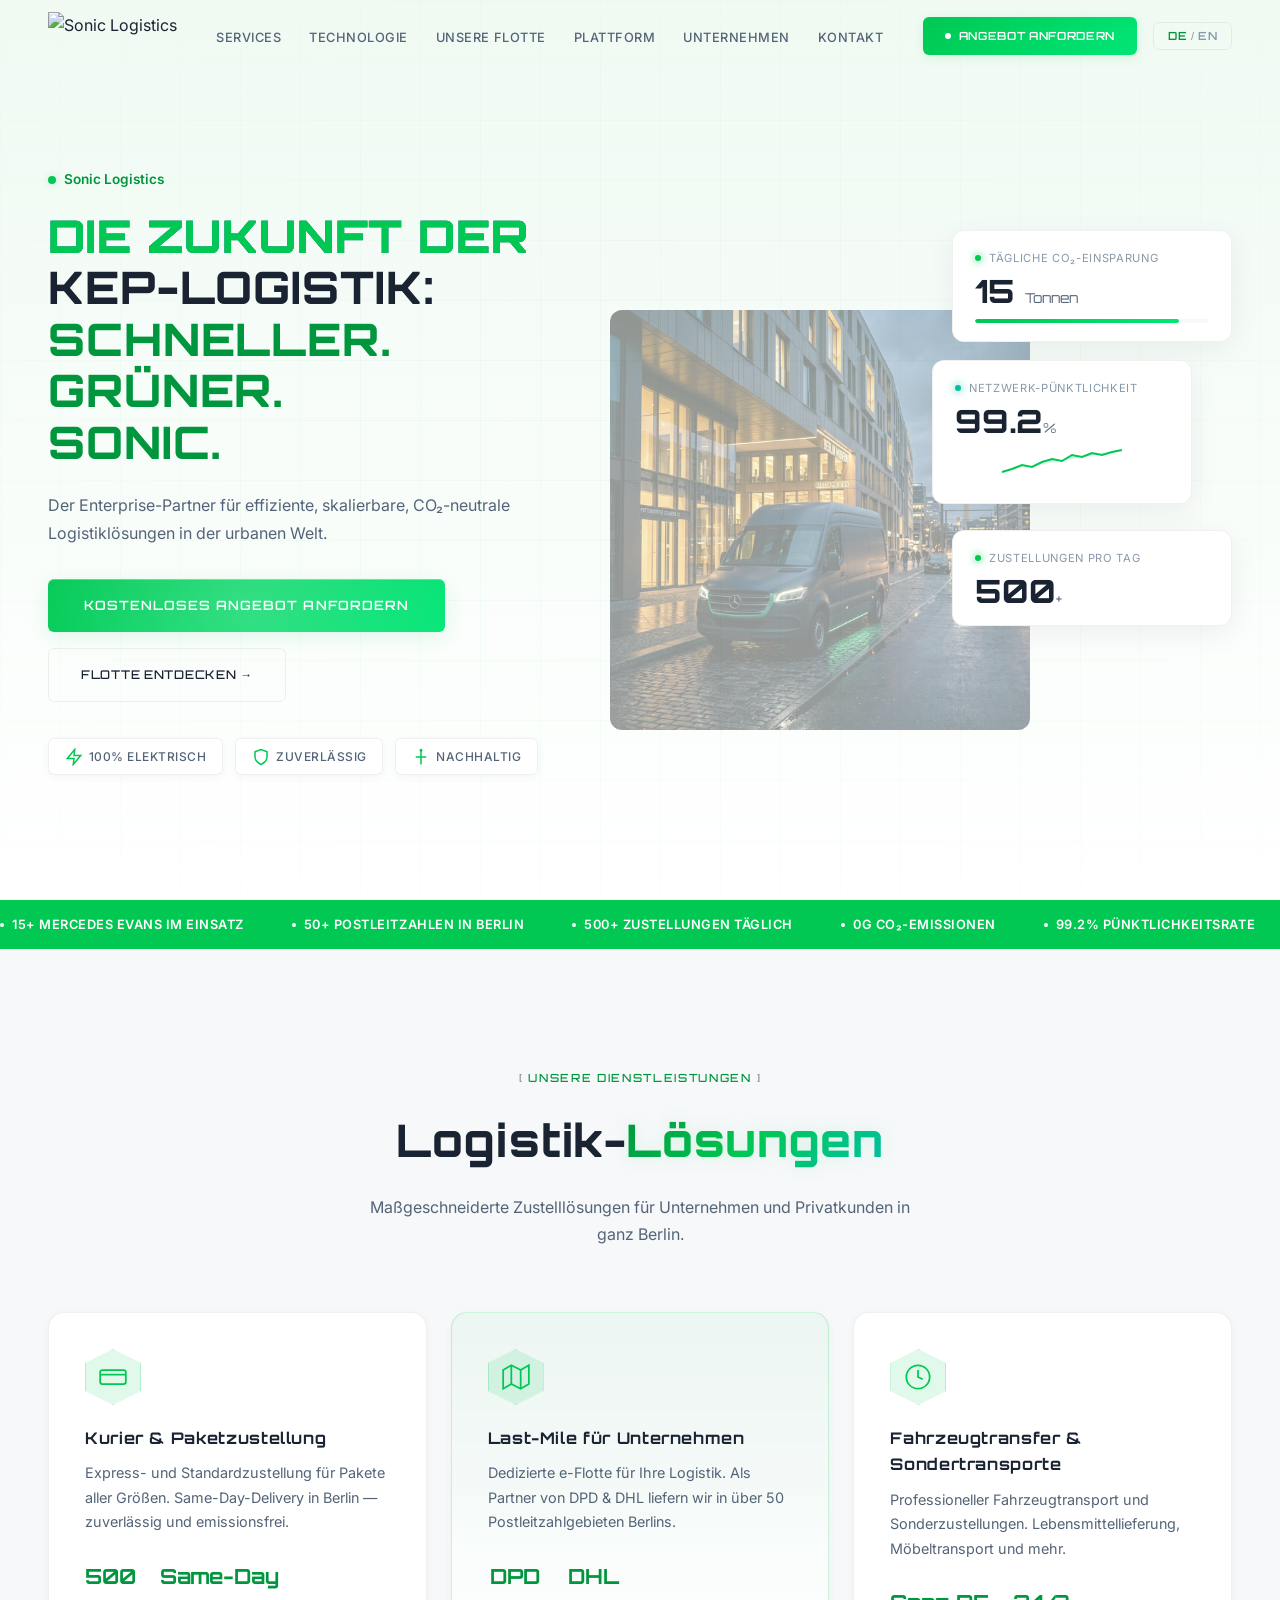
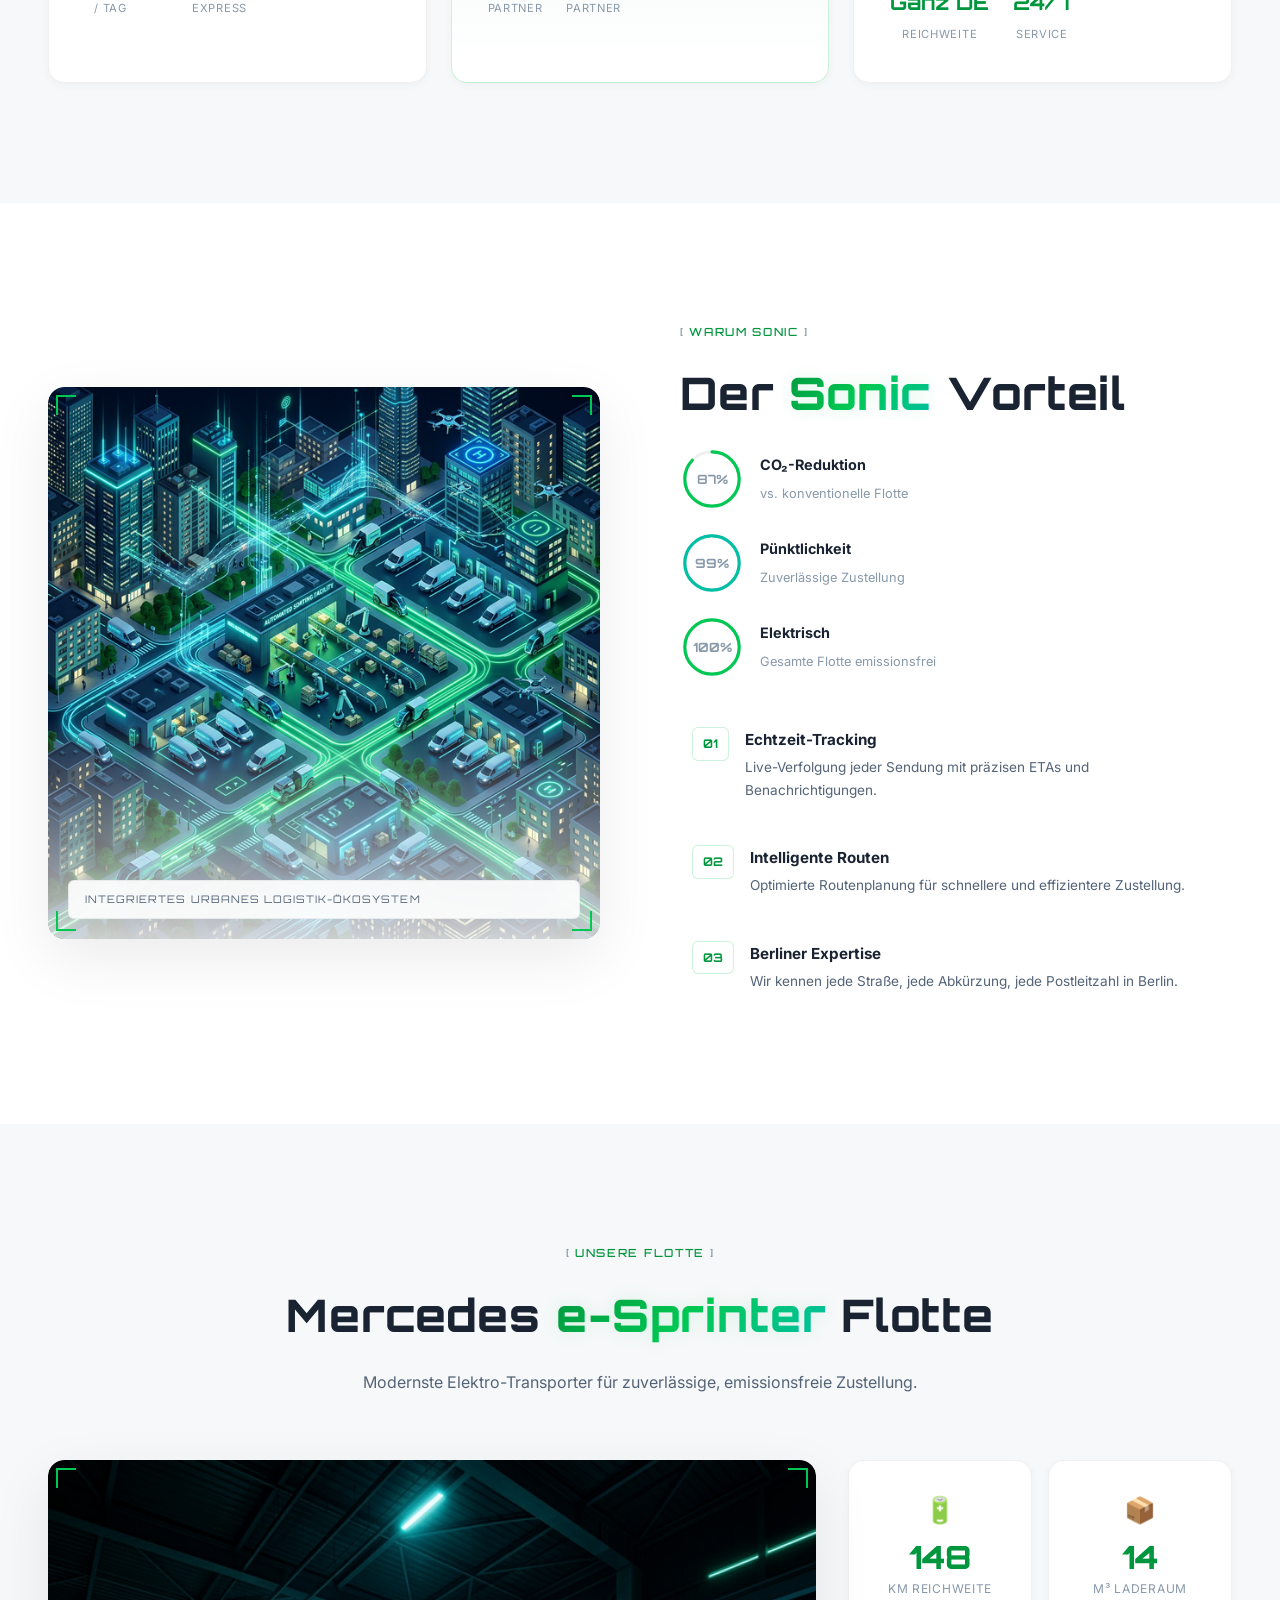
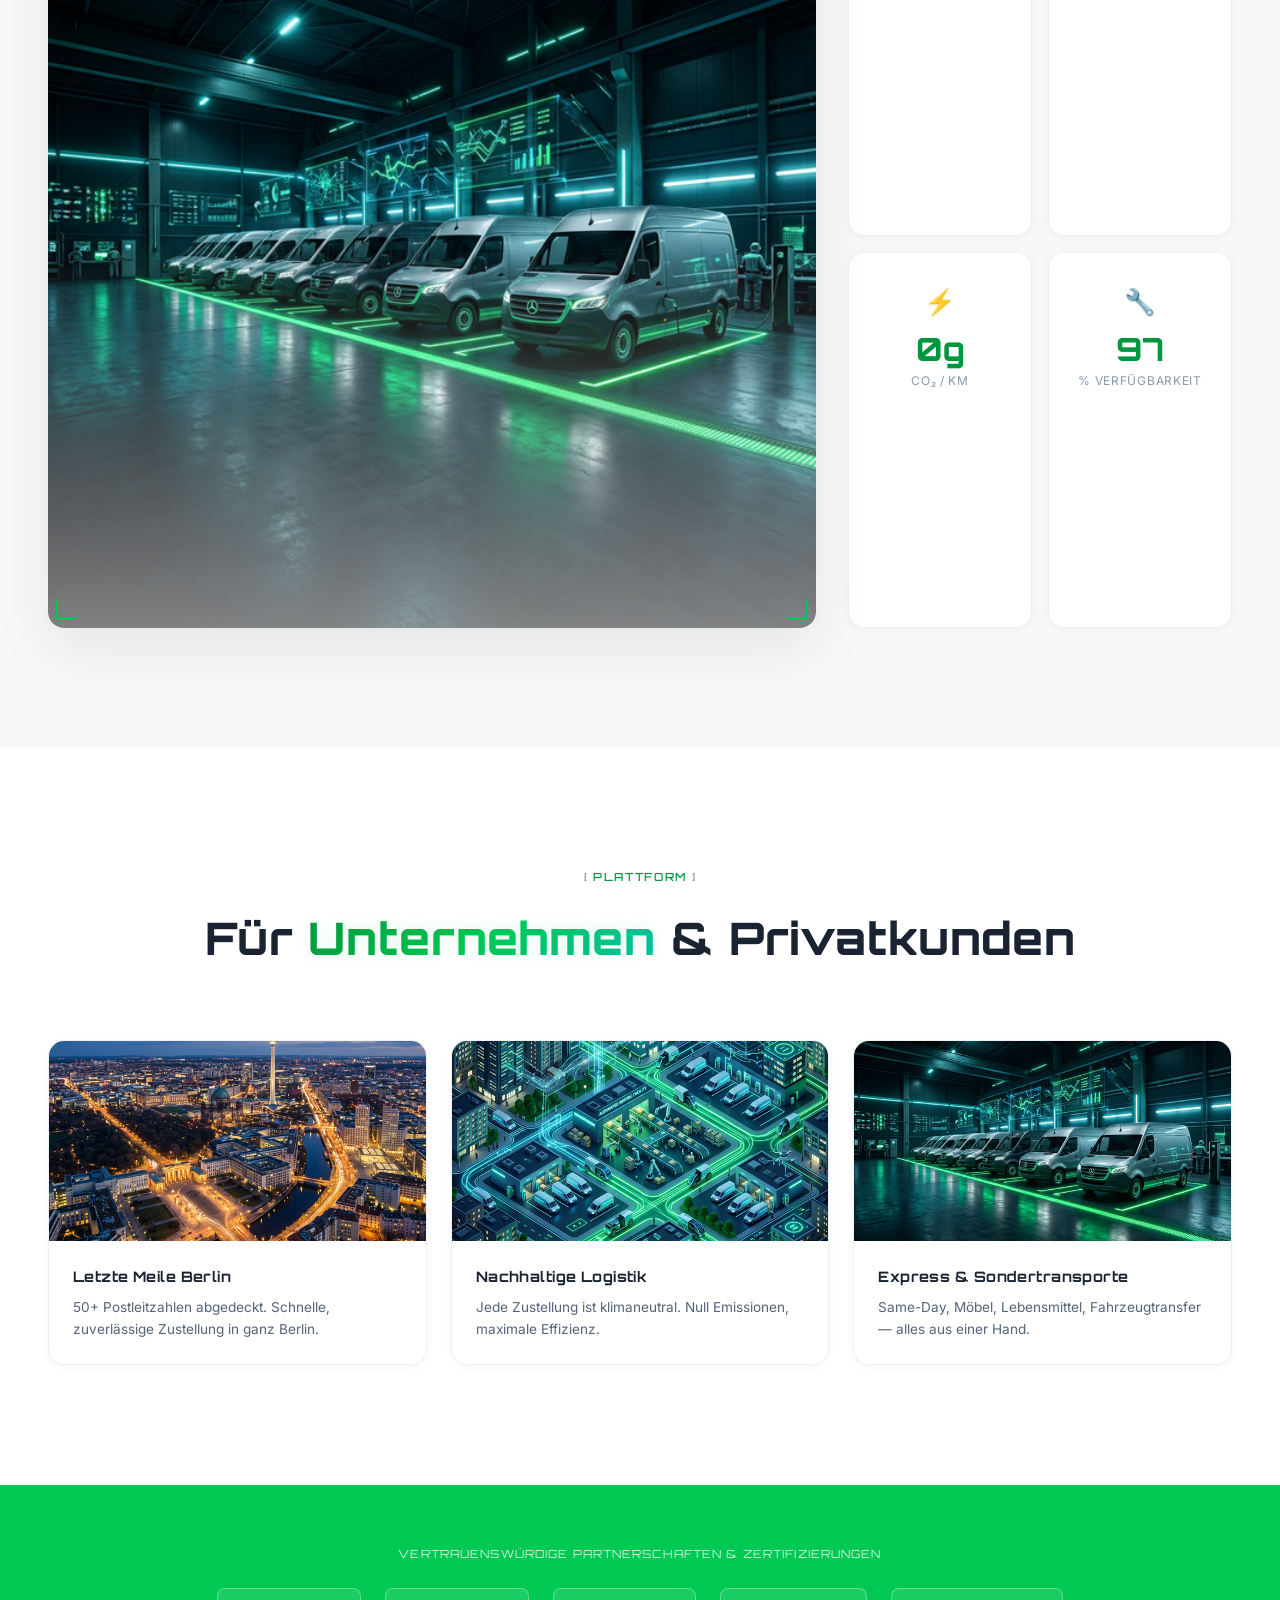
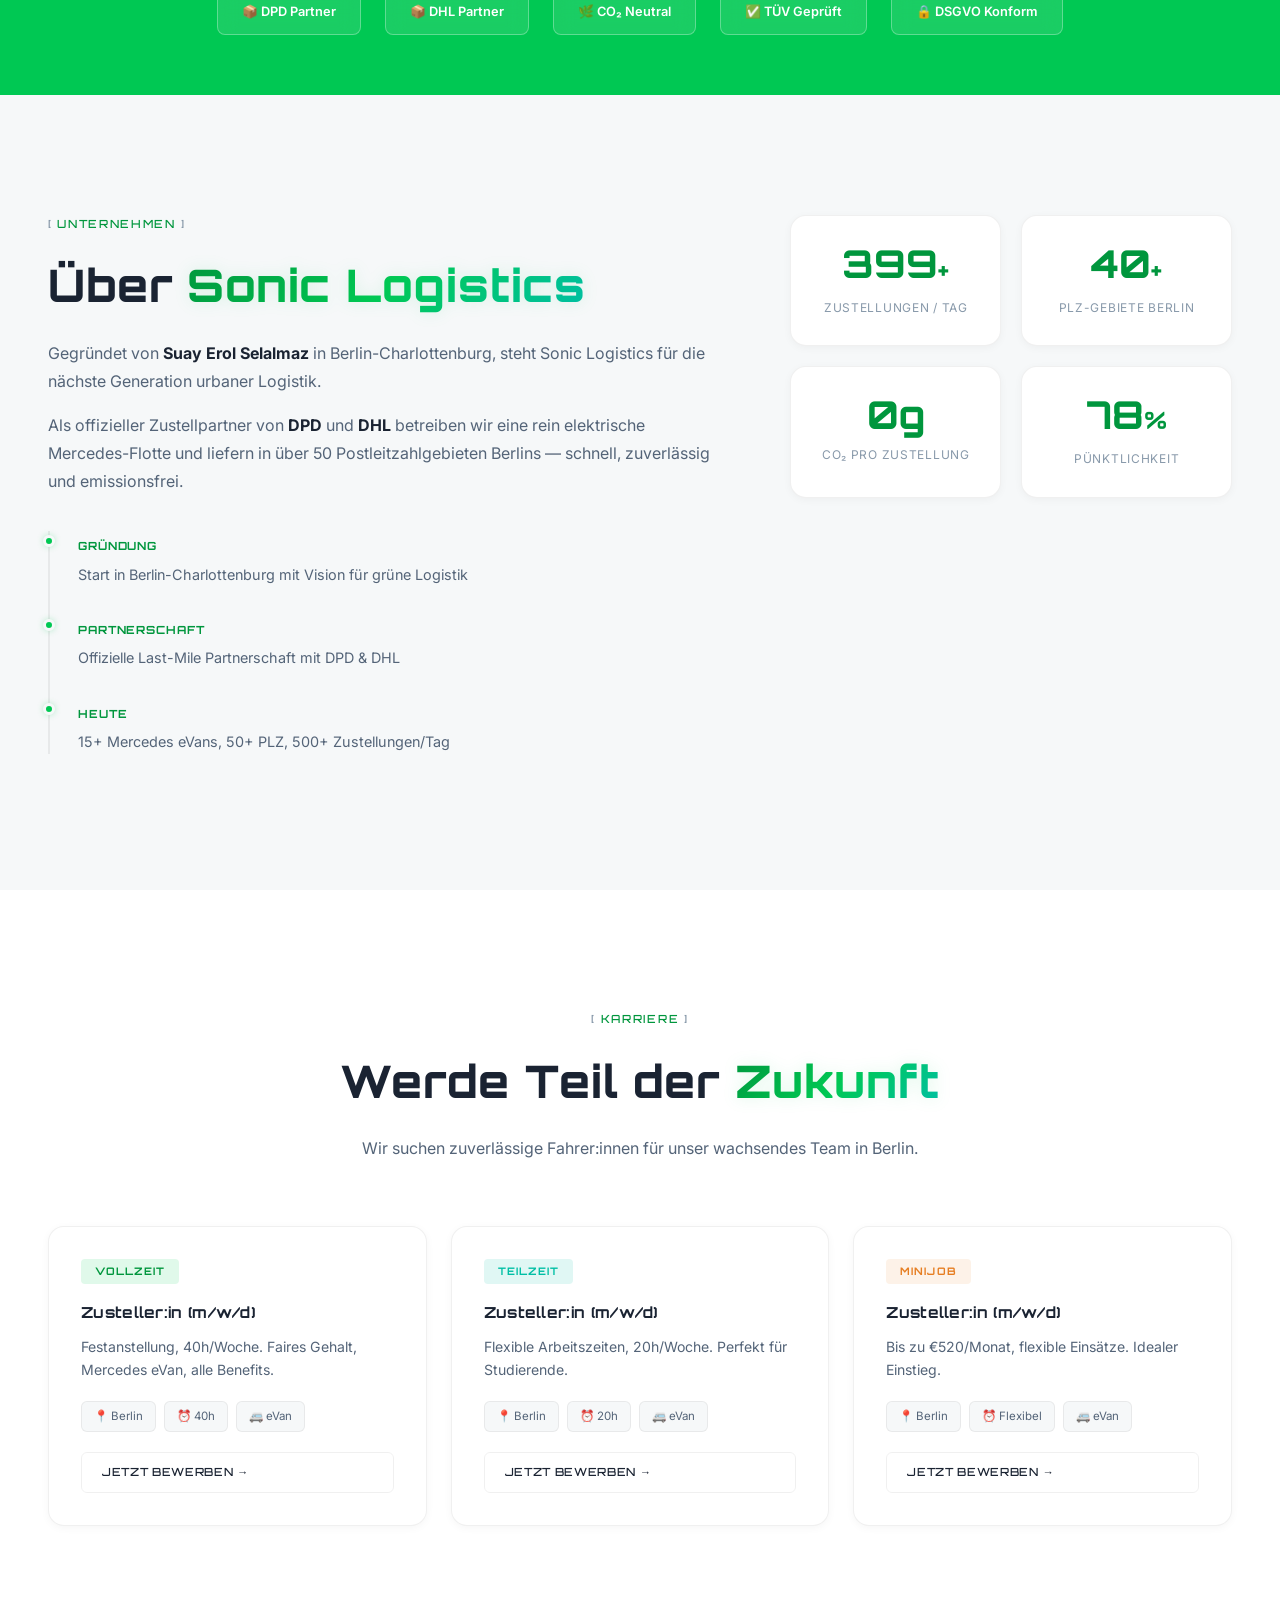
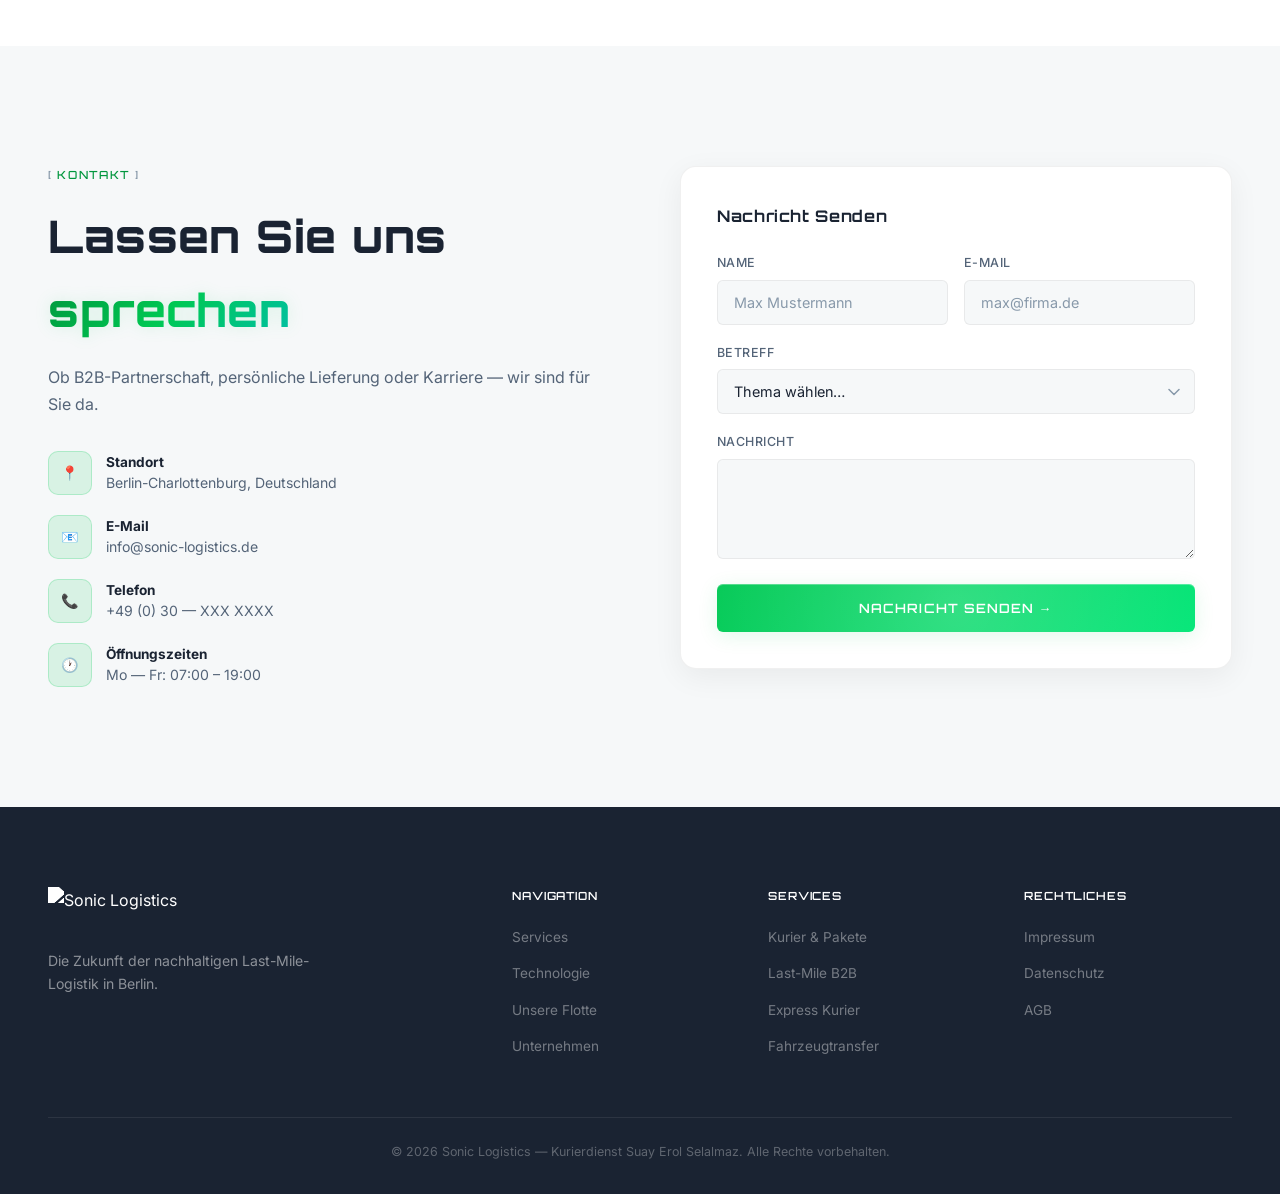
==== commit cf2f5a8f: "Fix image paths - remove images/ prefix to match root-level files" ====
--- a/index.html
+++ b/index.html
@@ -22,7 +22,7 @@
   <nav id="navbar">
     <div class="nav-container">
       <a href="#hero" class="nav-logo">
-        <img src="images/sonic-logo.png" alt="Sonic Logistics" class="logo-img">
+        <img src="sonic-logo.png" alt="Sonic Logistics" class="logo-img">
       </a>
       <ul class="nav-links" id="navLinks">
         <li><a href="#services" data-i18n="nav_services">Services</a></li>
@@ -130,7 +130,7 @@
         </div>
 
         <div class="hero-image-float">
-          <img src="images/hero-van.png" alt="Sonic Logistics Elektro-Transporter" class="hero-van-img">
+          <img src="hero-van.png" alt="Sonic Logistics Elektro-Transporter" class="hero-van-img">
         </div>
       </div>
     </div>
@@ -220,7 +220,7 @@
             <div class="frame-corner tr"></div>
             <div class="frame-corner bl"></div>
             <div class="frame-corner br"></div>
-            <img src="images/isometric-logistics.png" alt="Integriertes Urbanes Logistik-Ökosystem" class="tech-img">
+            <img src="isometric-logistics.png" alt="Integriertes Urbanes Logistik-Ökosystem" class="tech-img">
             <div class="tech-img-overlay"></div>
             <div class="tech-label-float" data-i18n="tech_img_label">Integriertes Urbanes Logistik-Ökosystem</div>
           </div>
@@ -307,7 +307,7 @@
       <div class="fleet-showcase animate-in">
         <div class="fleet-image-wrap">
           <div class="frame-corner tl"></div><div class="frame-corner tr"></div><div class="frame-corner bl"></div><div class="frame-corner br"></div>
-          <img src="images/fleet-electric.png" alt="Sonic Logistics elektrische Transporterflotte" class="fleet-img">
+          <img src="fleet-electric.png" alt="Sonic Logistics elektrische Transporterflotte" class="fleet-img">
           <div class="fleet-overlay"></div>
         </div>
         <div class="fleet-infographic">
@@ -348,7 +348,7 @@
       <div class="platform-grid">
         <div class="platform-card tilt-card animate-in">
           <div class="card-scan-line"></div>
-          <div class="platform-card-img"><img src="images/berlin-cityscape.png" alt="Berlin Coverage"></div>
+          <div class="platform-card-img"><img src="berlin-cityscape.png" alt="Berlin Coverage"></div>
           <div class="platform-card-body">
             <h3 data-i18n="plat1_title">Letzte Meile Berlin</h3>
             <p data-i18n="plat1_desc">50+ Postleitzahlen abgedeckt. Schnelle, zuverlässige Zustellung in ganz Berlin.</p>
@@ -356,7 +356,7 @@
         </div>
         <div class="platform-card tilt-card animate-in">
           <div class="card-scan-line"></div>
-          <div class="platform-card-img"><img src="images/isometric-logistics.png" alt="Smart Logistics"></div>
+          <div class="platform-card-img"><img src="isometric-logistics.png" alt="Smart Logistics"></div>
           <div class="platform-card-body">
             <h3 data-i18n="plat2_title">Nachhaltige Logistik</h3>
             <p data-i18n="plat2_desc">Jede Zustellung ist klimaneutral. Null Emissionen, maximale Effizienz.</p>
@@ -364,7 +364,7 @@
         </div>
         <div class="platform-card tilt-card animate-in">
           <div class="card-scan-line"></div>
-          <div class="platform-card-img"><img src="images/fleet-electric.png" alt="E-Fleet"></div>
+          <div class="platform-card-img"><img src="fleet-electric.png" alt="E-Fleet"></div>
           <div class="platform-card-body">
             <h3 data-i18n="plat3_title">Express & Sondertransporte</h3>
             <p data-i18n="plat3_desc">Same-Day, Möbel, Lebensmittel, Fahrzeugtransfer — alles aus einer Hand.</p>
@@ -500,7 +500,7 @@
     <div class="container">
       <div class="footer-futuristic">
         <div class="footer-brand">
-          <a href="#hero" class="nav-logo"><img src="images/sonic-logo.png" alt="Sonic Logistics" class="logo-img"></a>
+          <a href="#hero" class="nav-logo"><img src="sonic-logo.png" alt="Sonic Logistics" class="logo-img"></a>
           <p data-i18n="footer_desc">Die Zukunft der nachhaltigen Last-Mile-Logistik in Berlin.</p>
         </div>
         <div class="footer-col"><h4>Navigation</h4><ul><li><a href="#services">Services</a></li><li><a href="#tech" data-i18n="nav_tech">Technologie</a></li><li><a href="#fleet" data-i18n="nav_fleet">Unsere Flotte</a></li><li><a href="#about" data-i18n="nav_about">Unternehmen</a></li></ul></div>
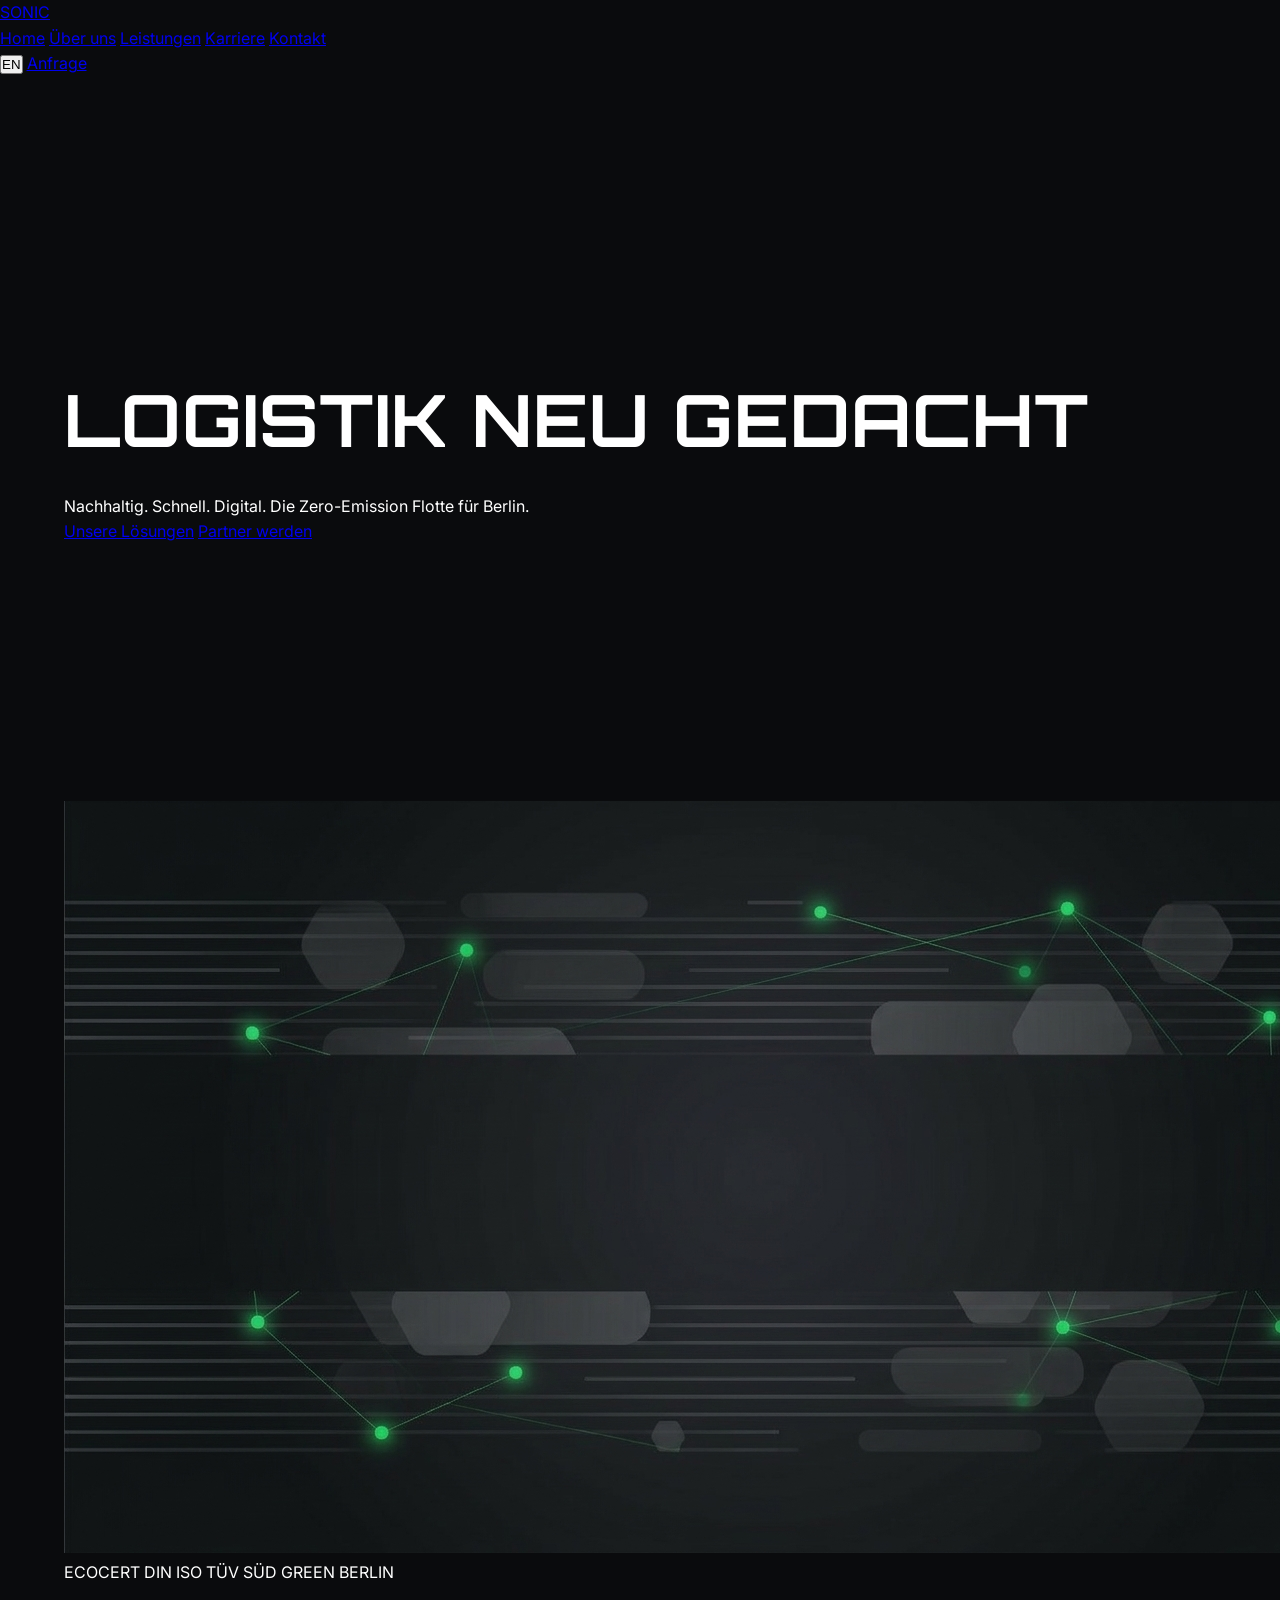
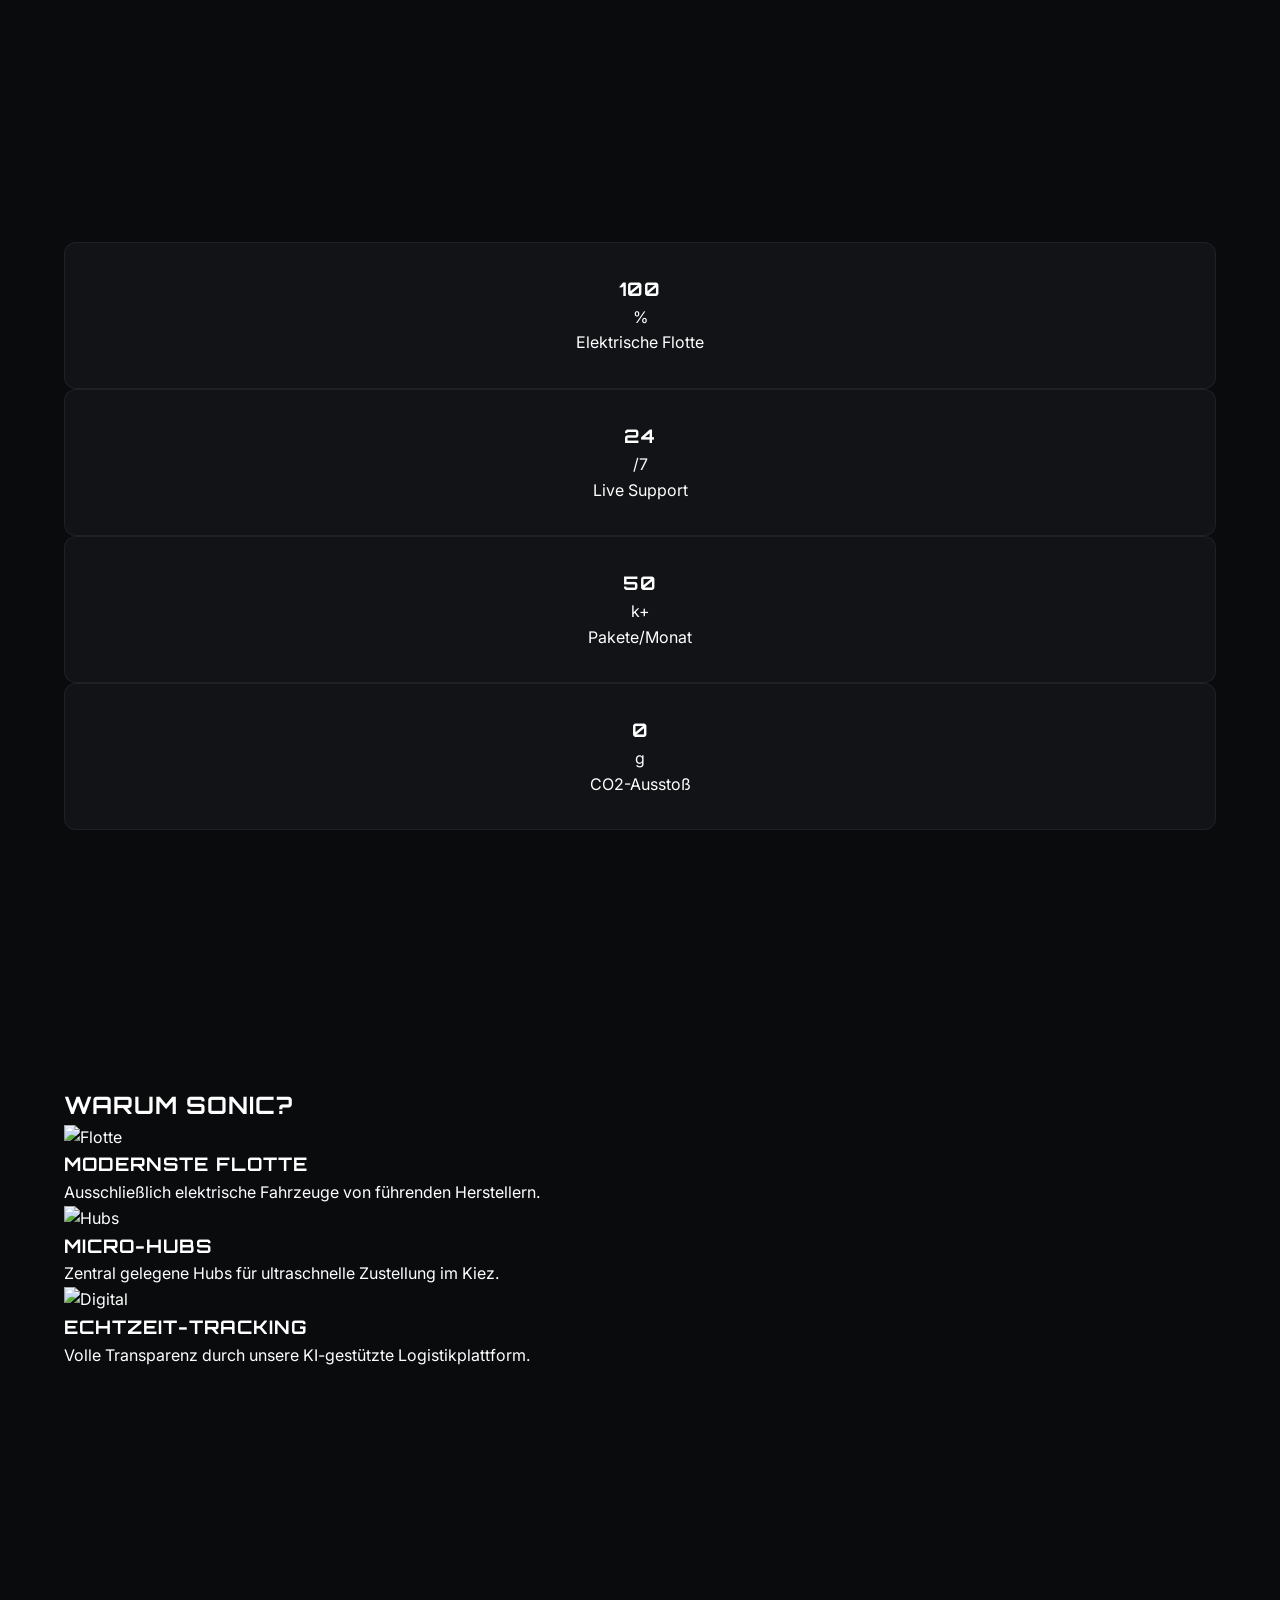
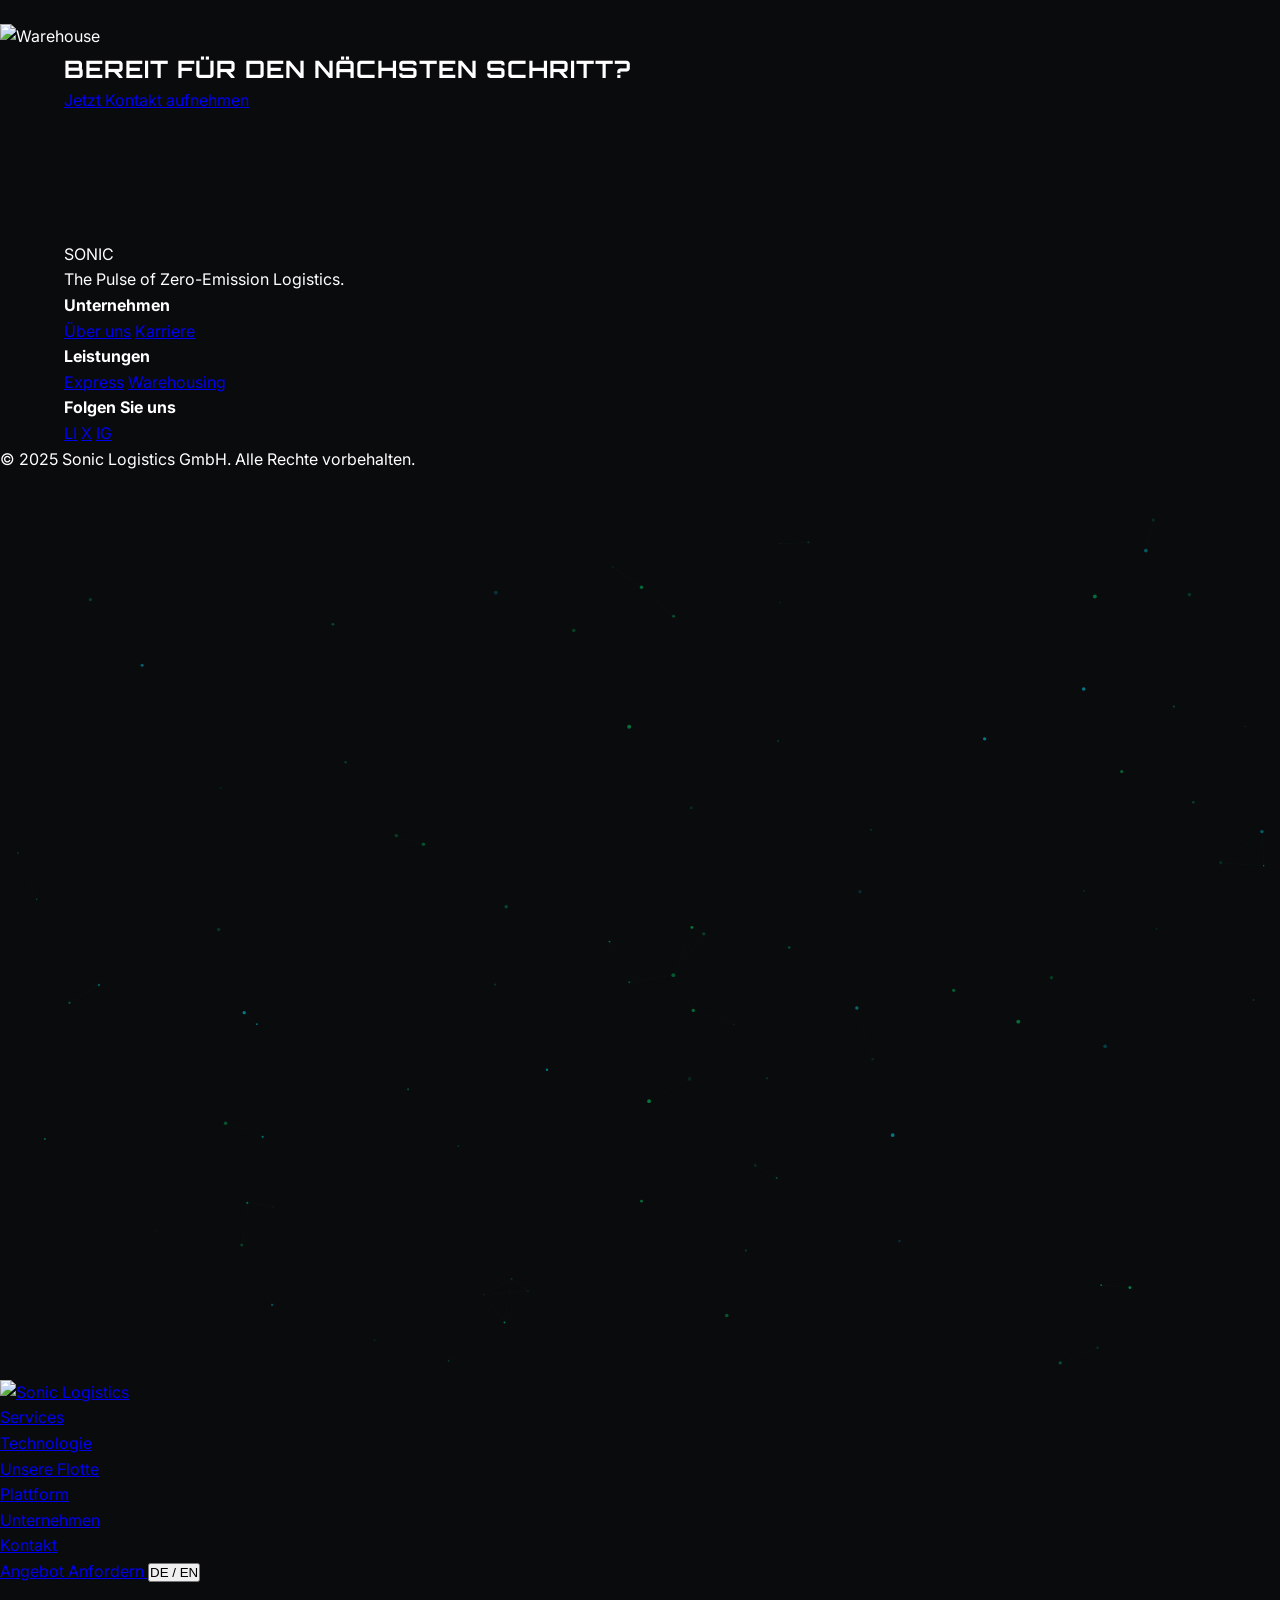
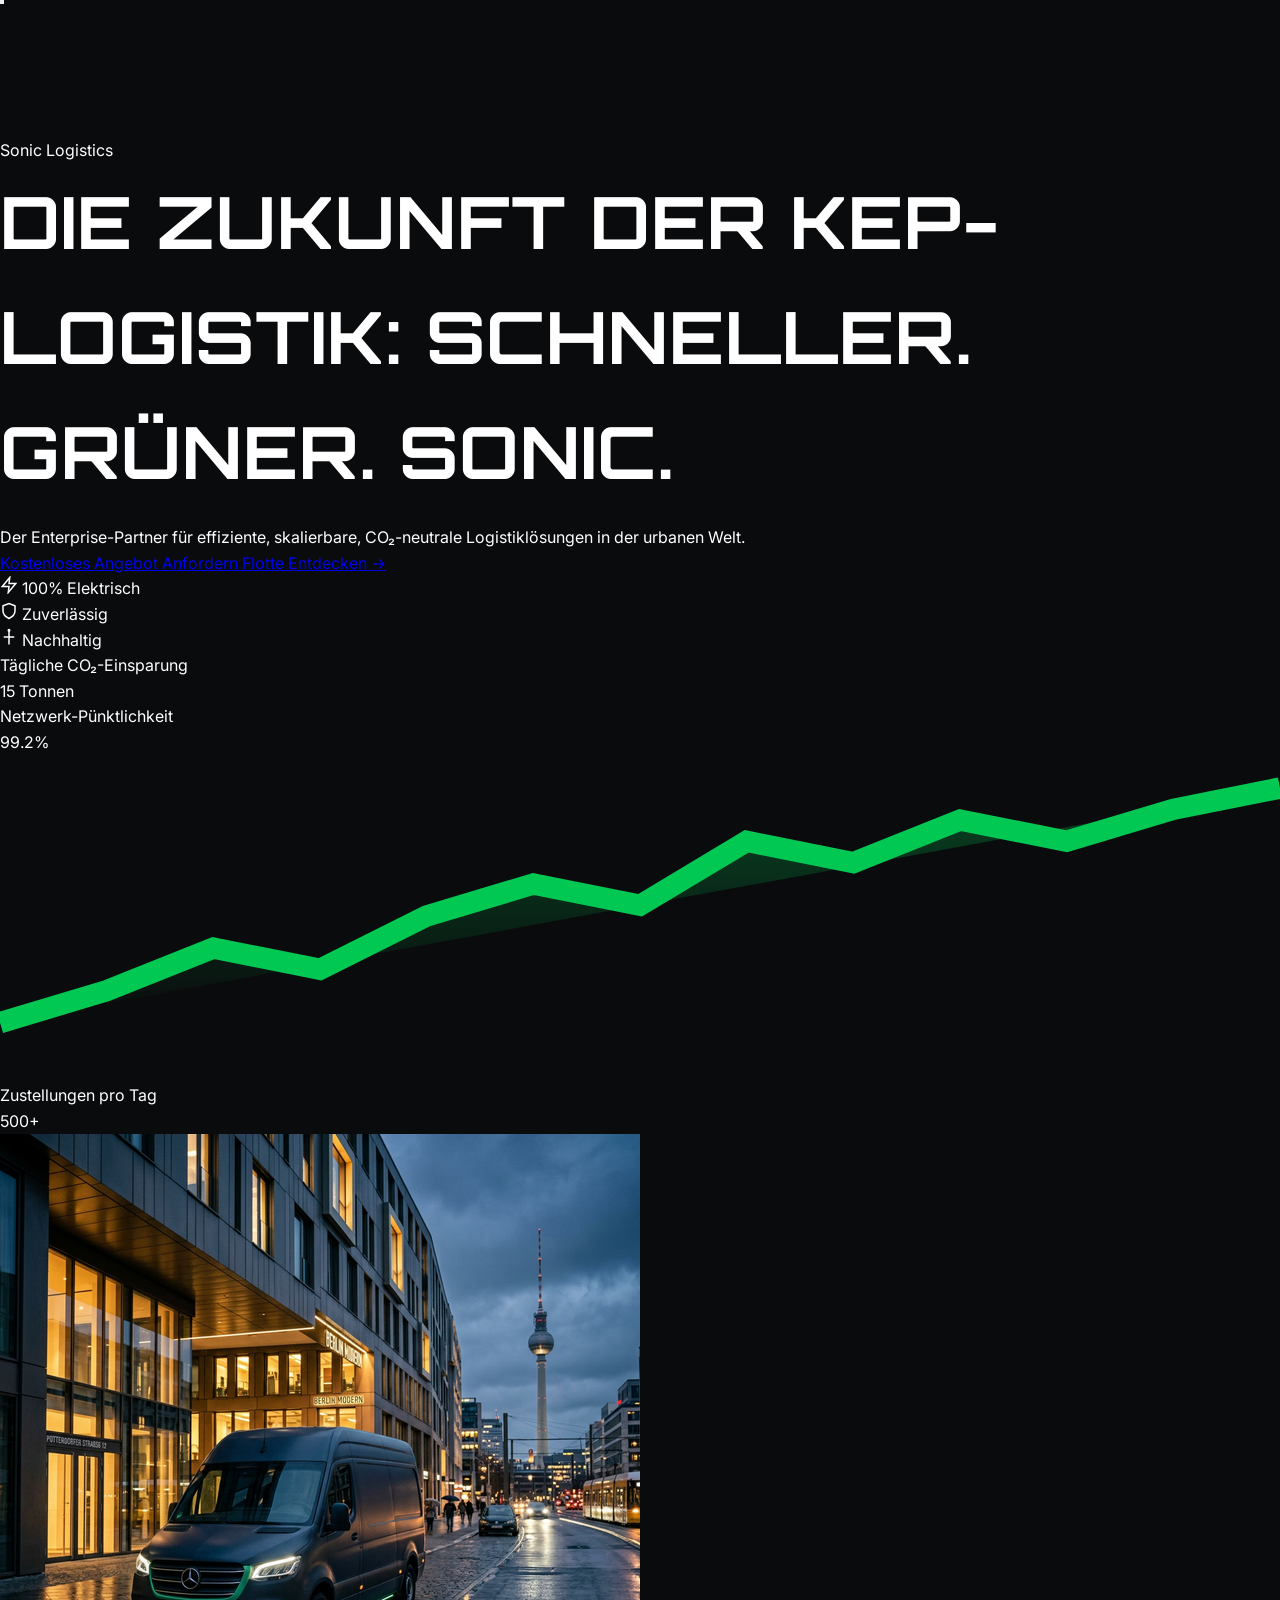
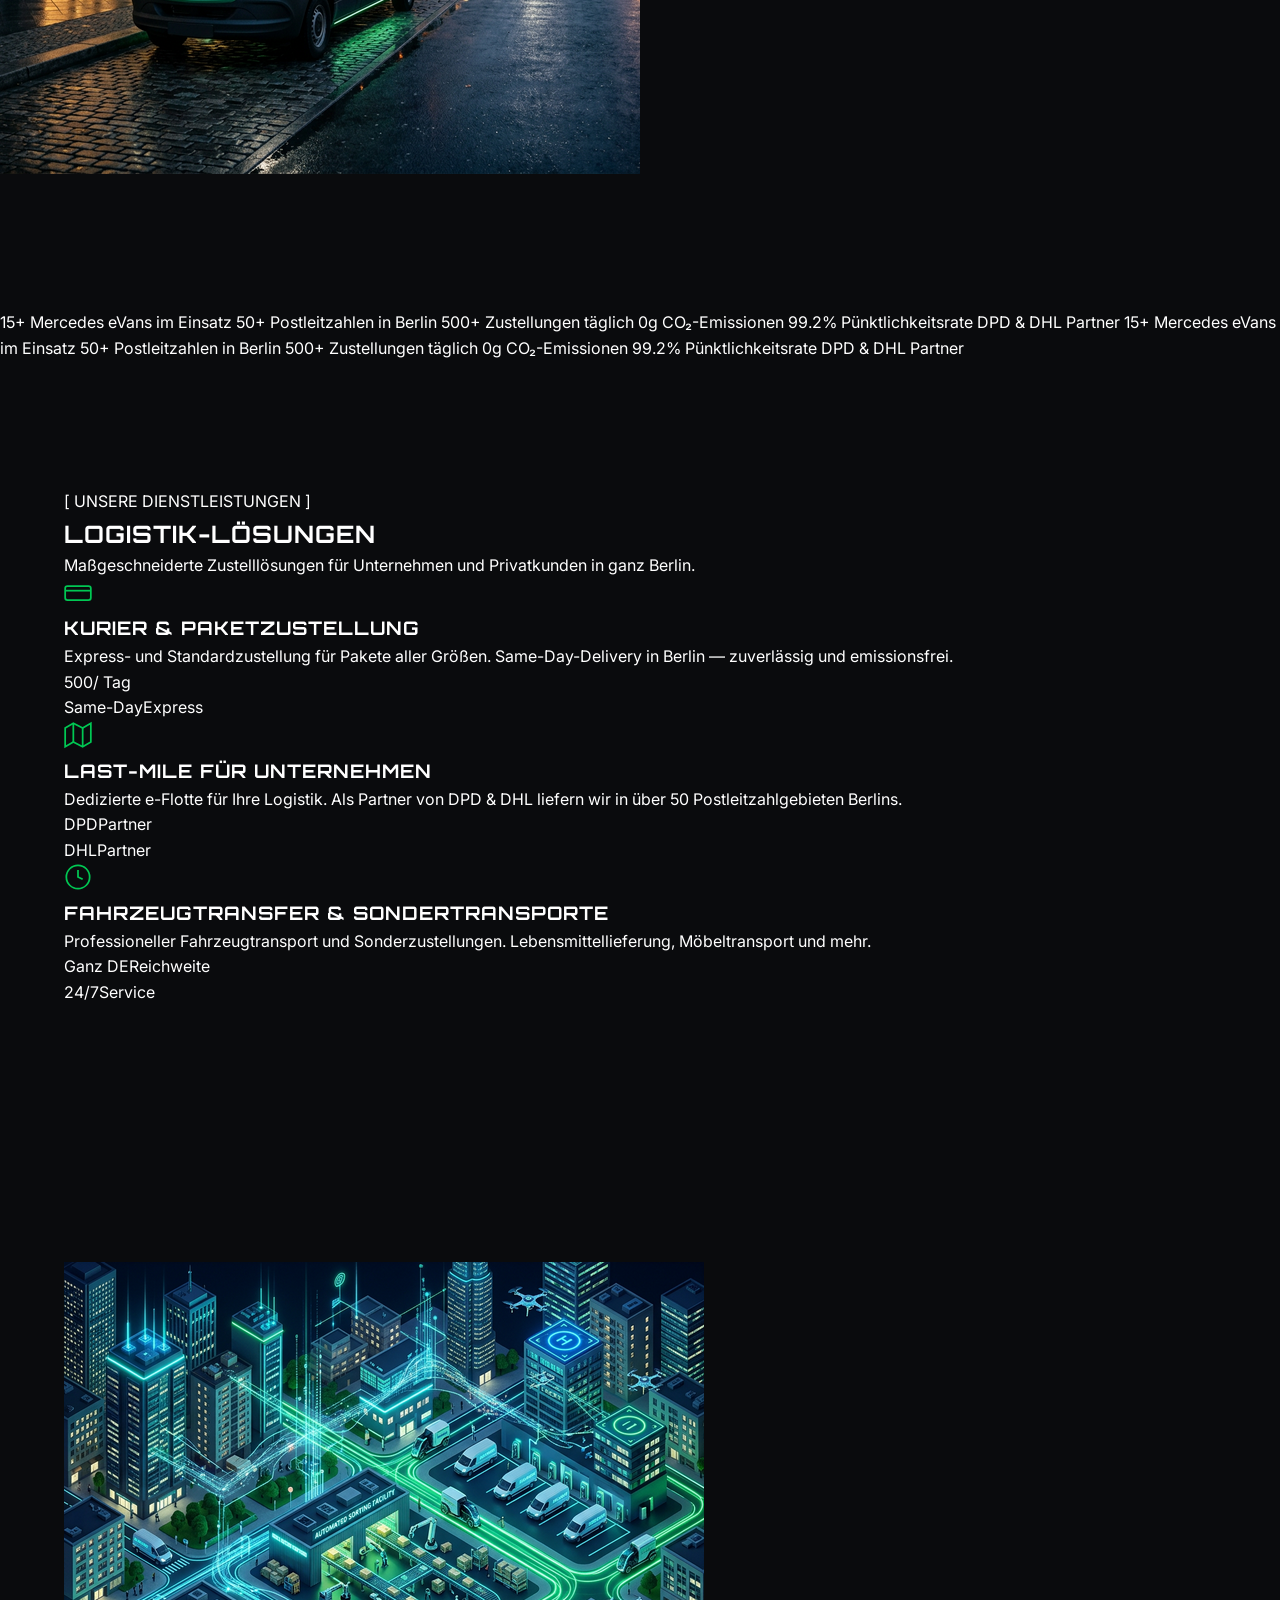
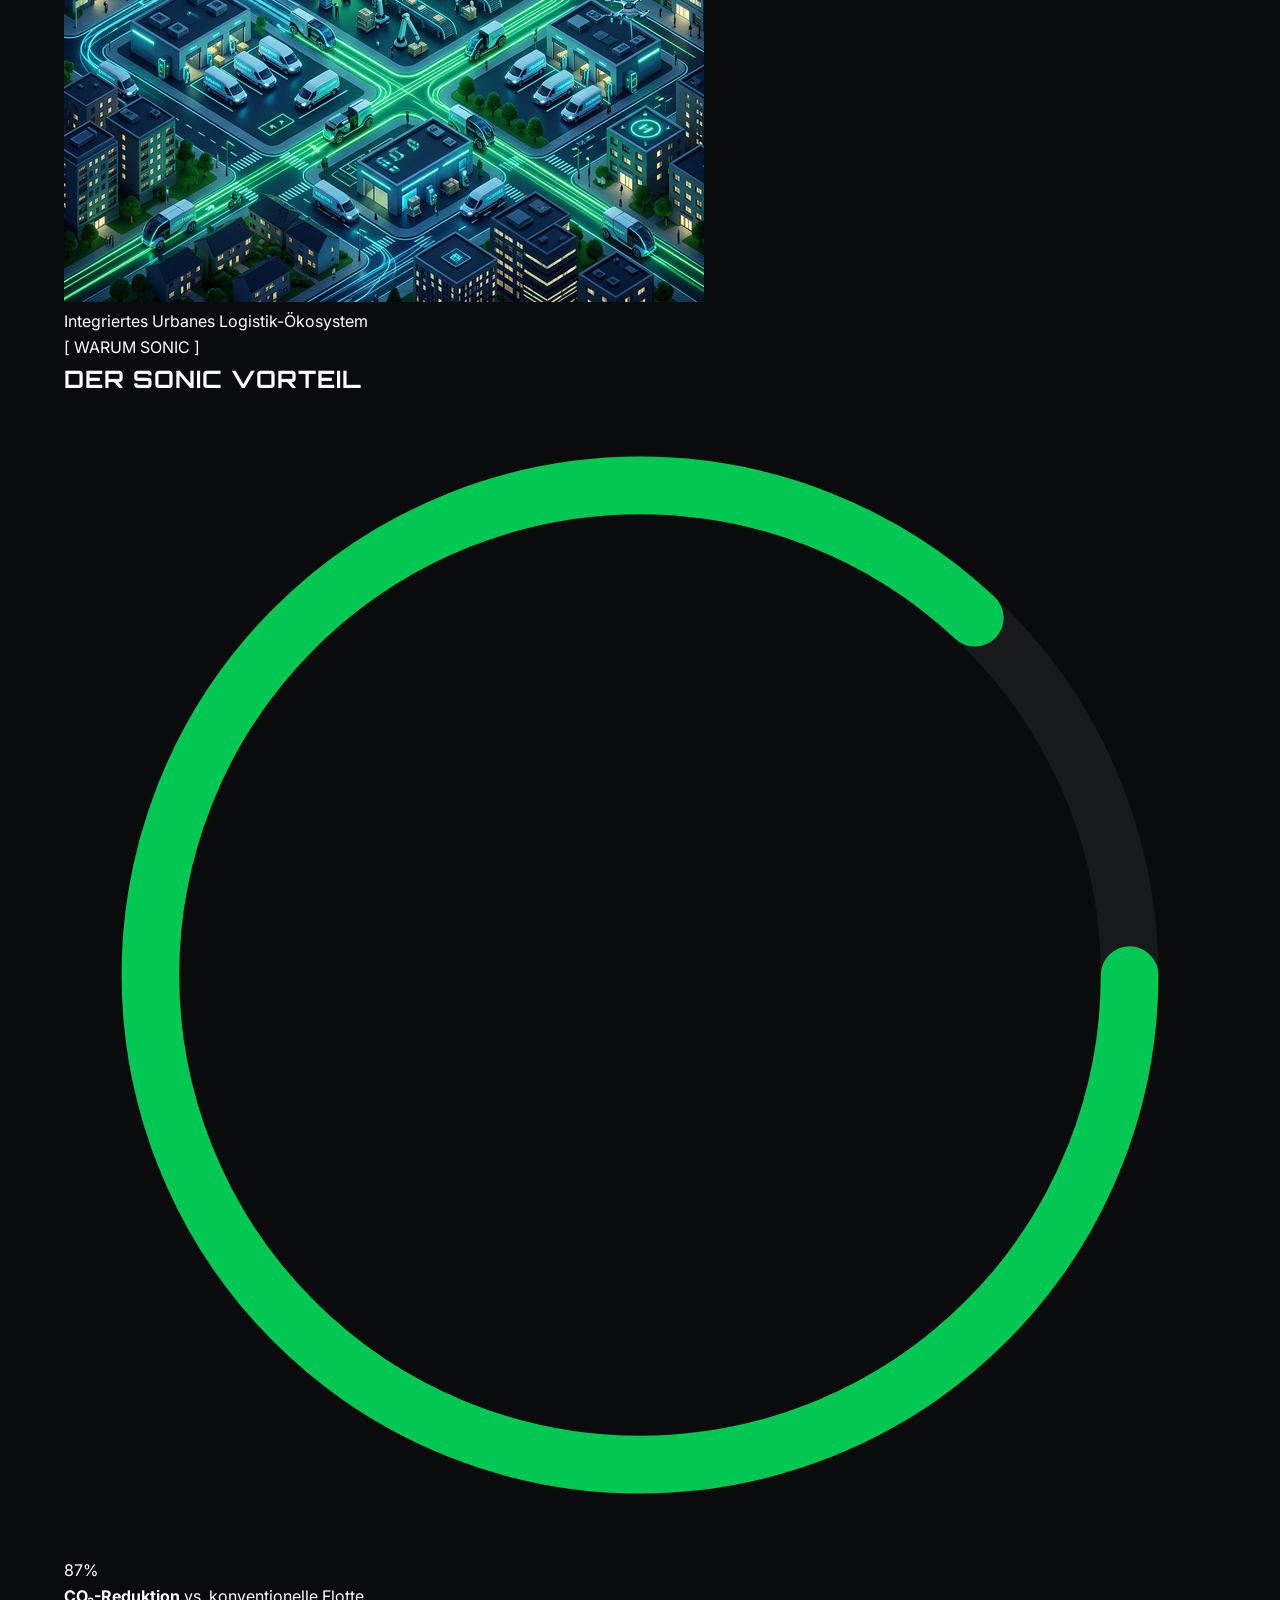
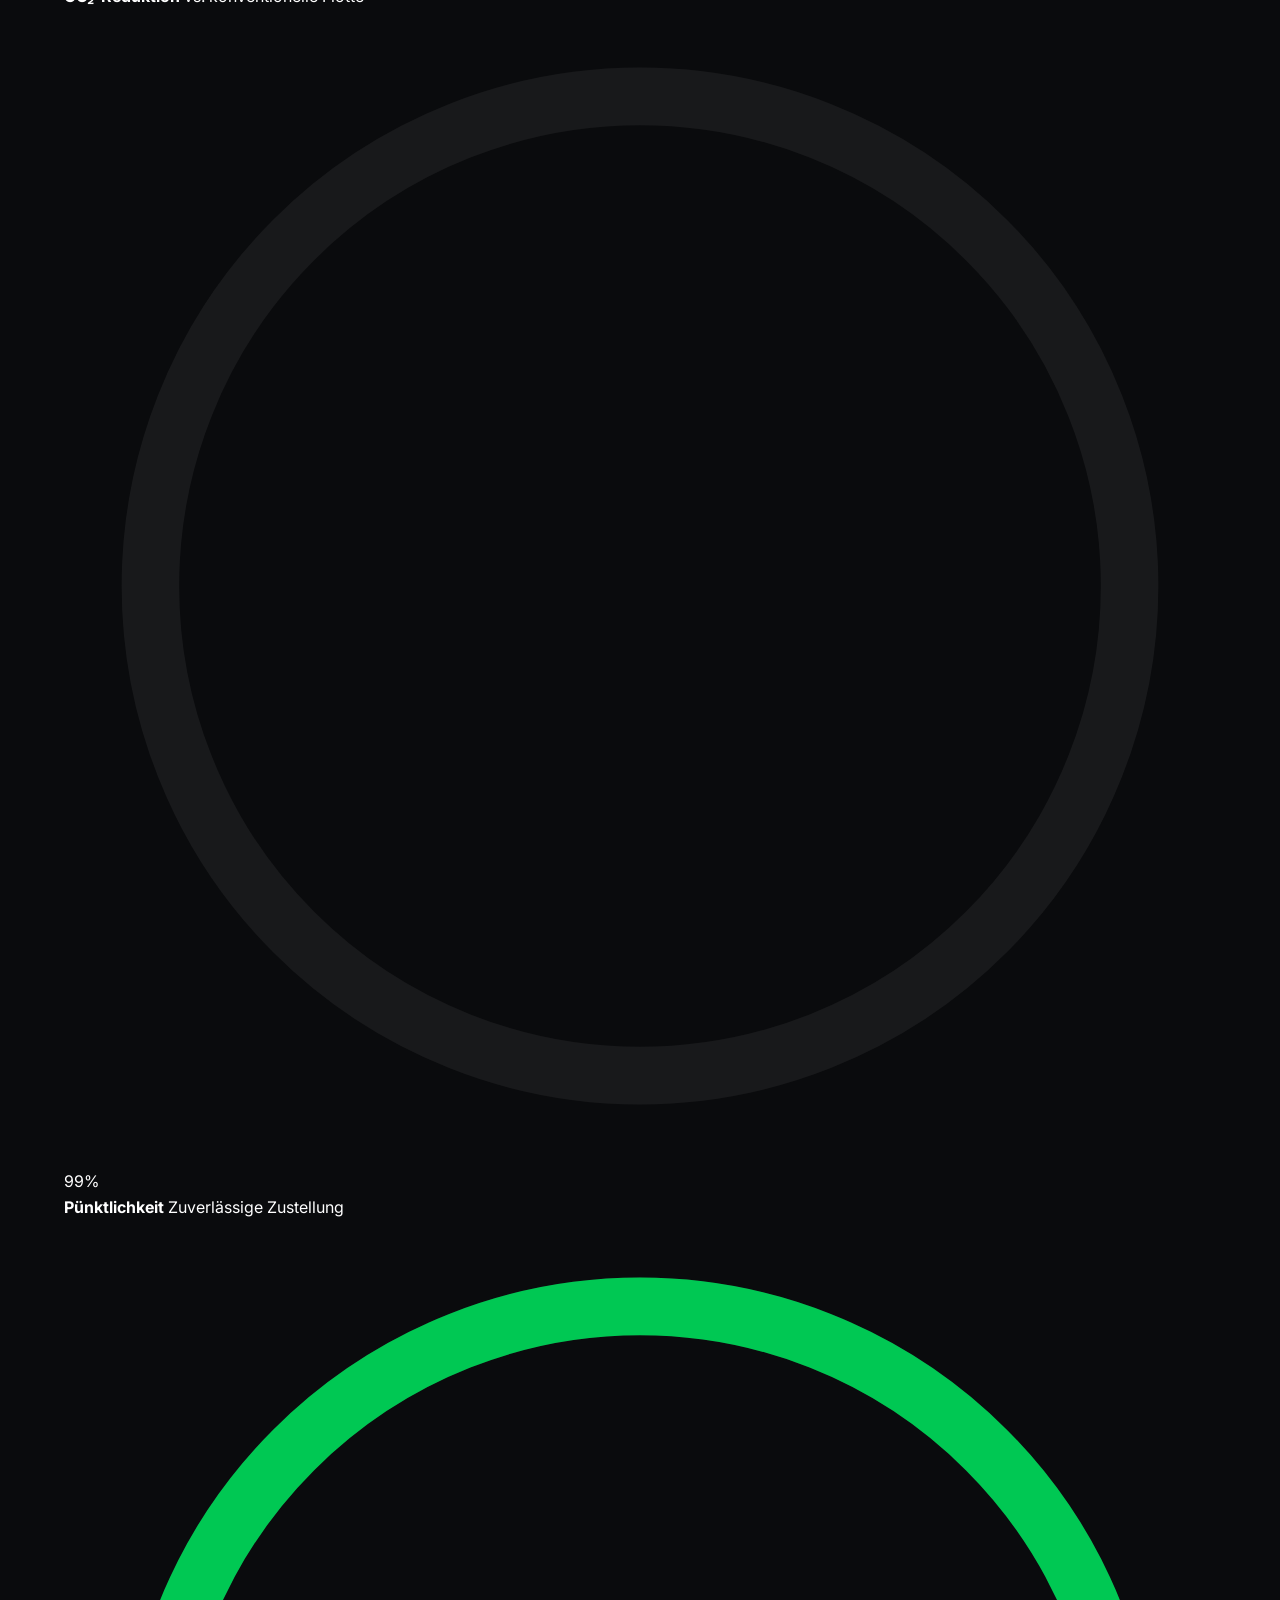
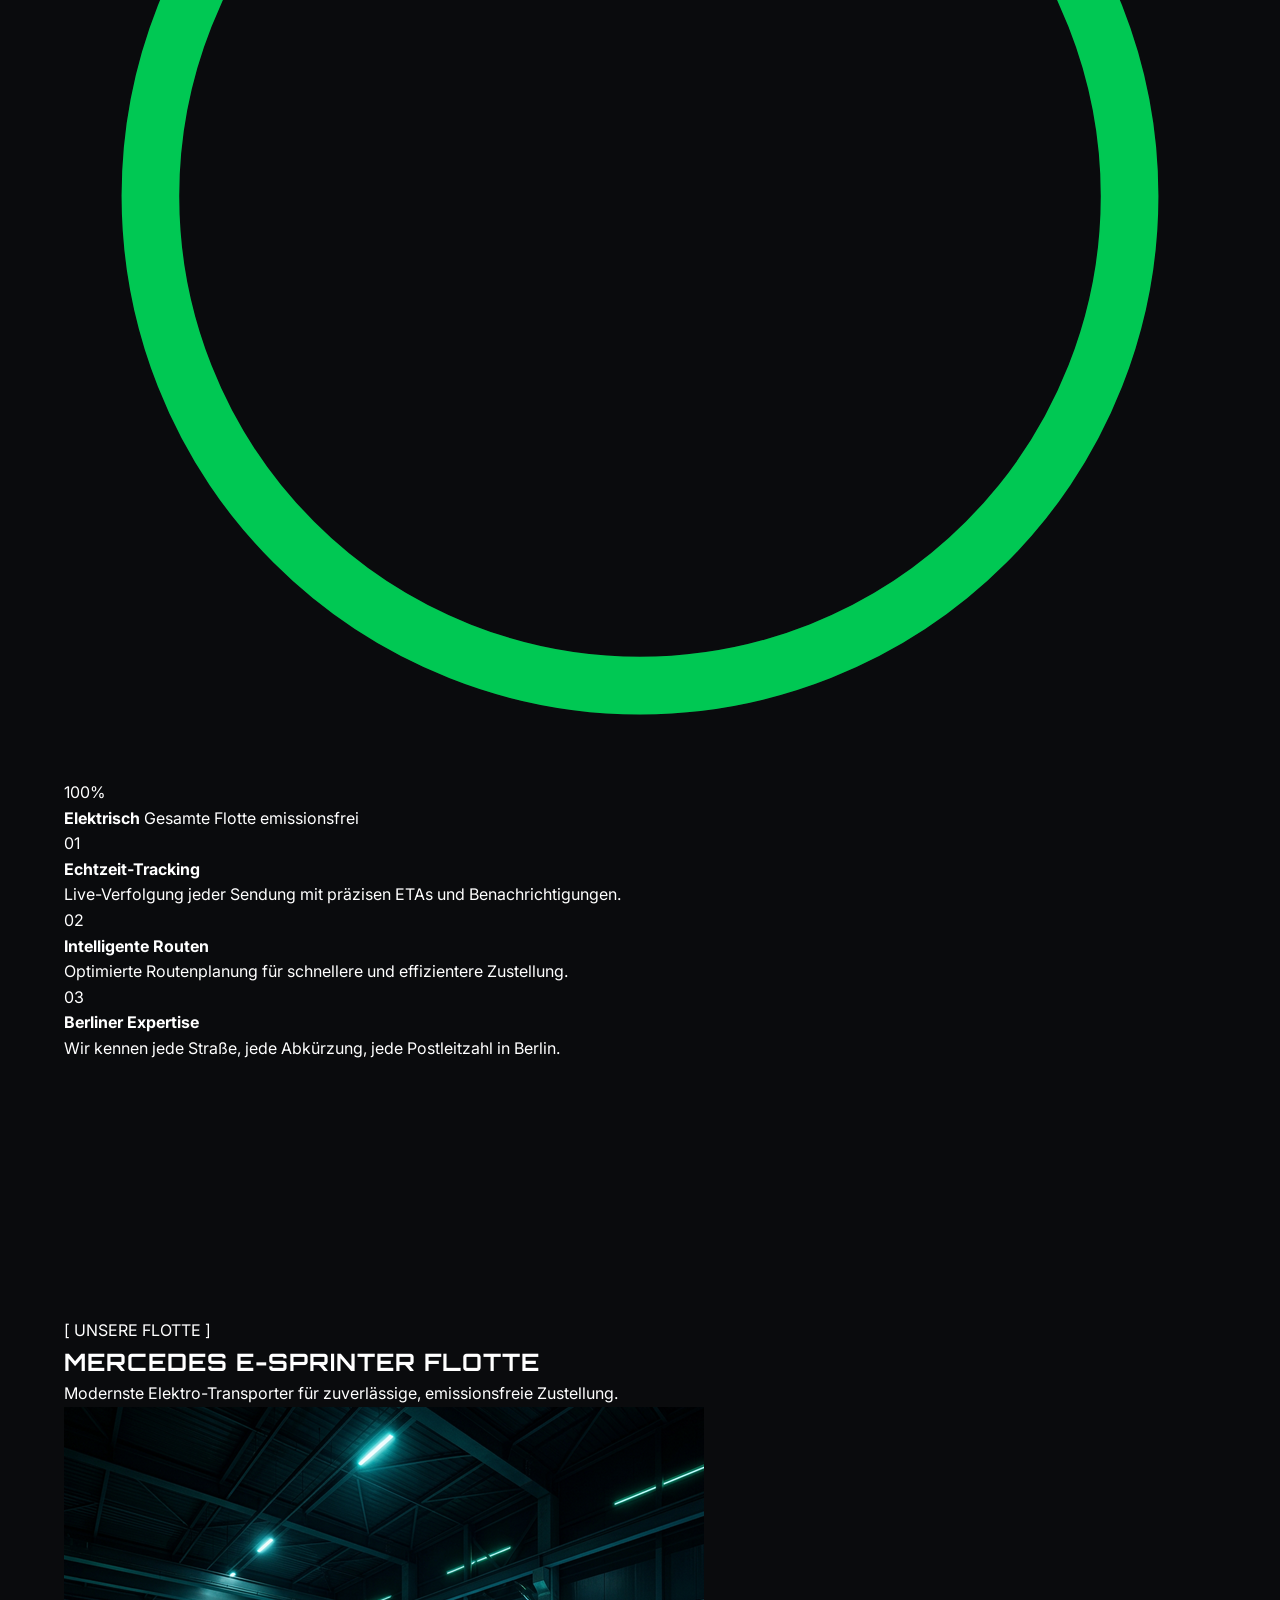
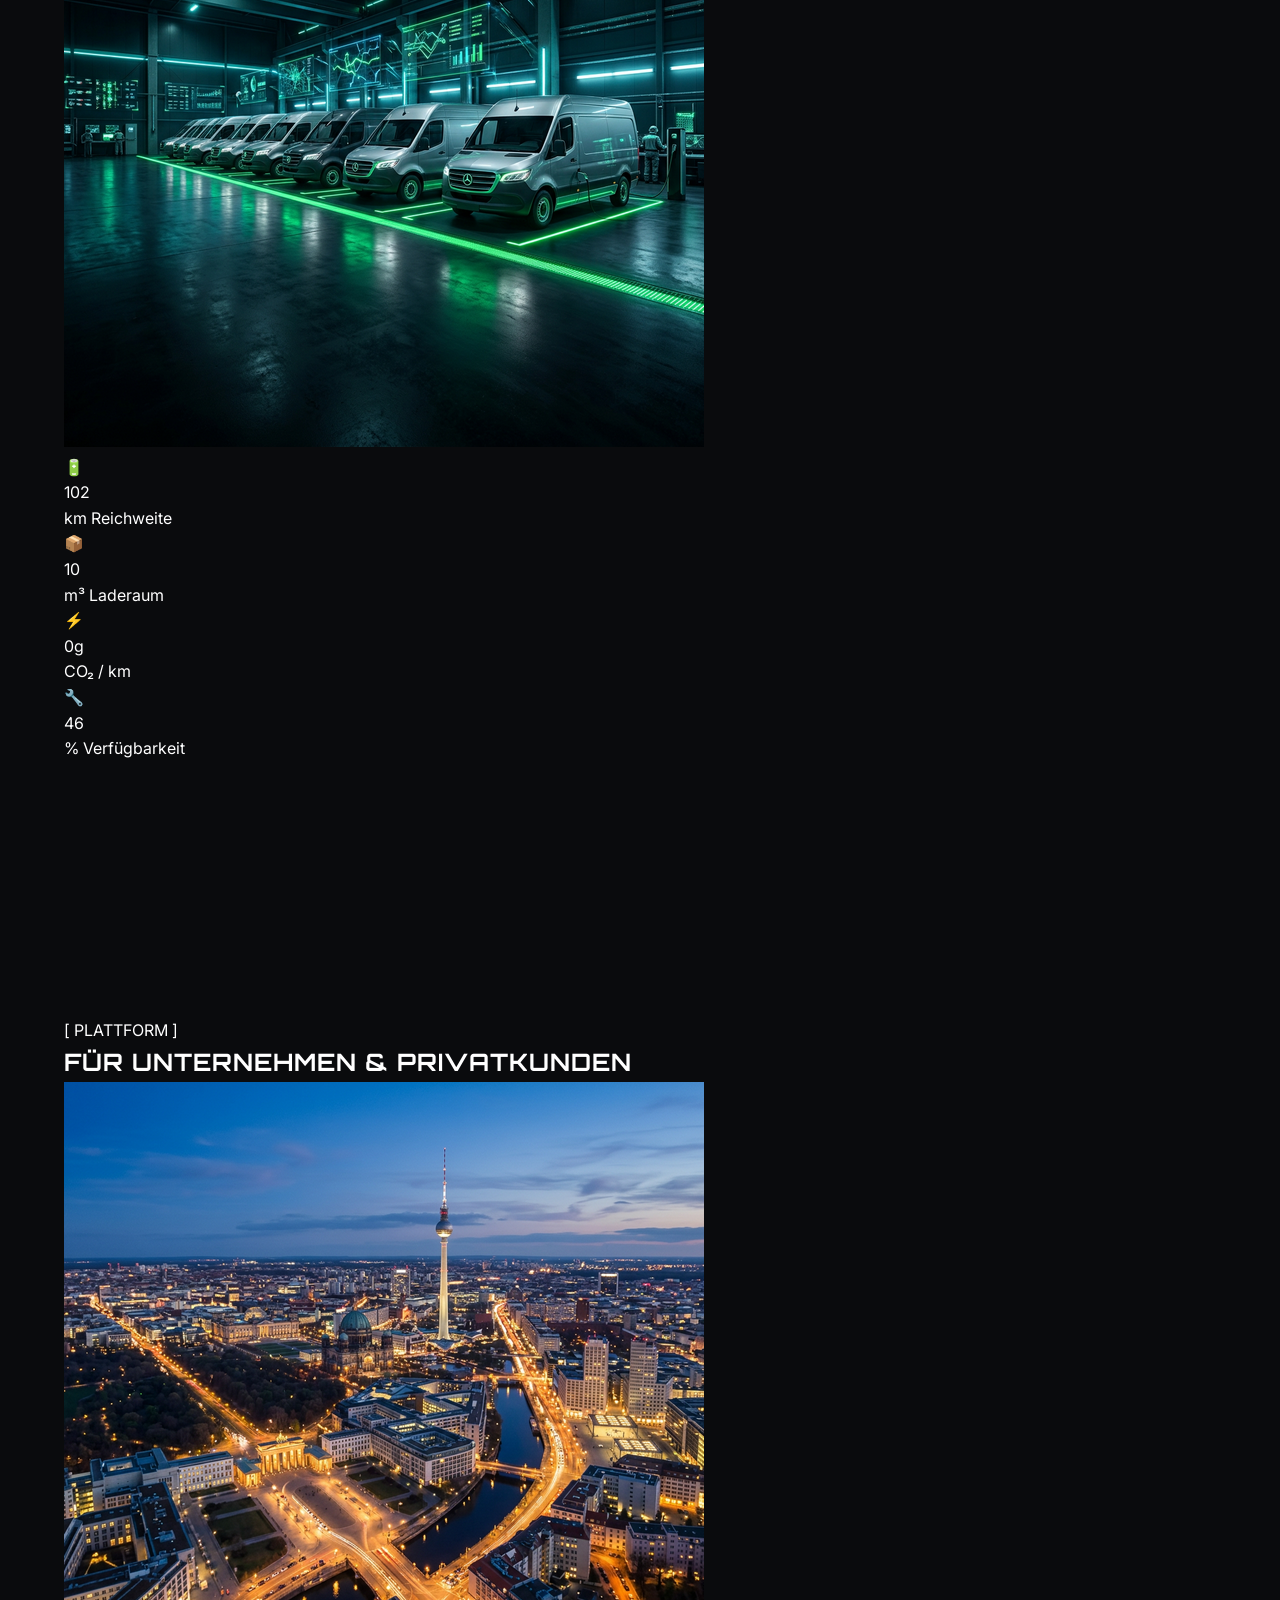
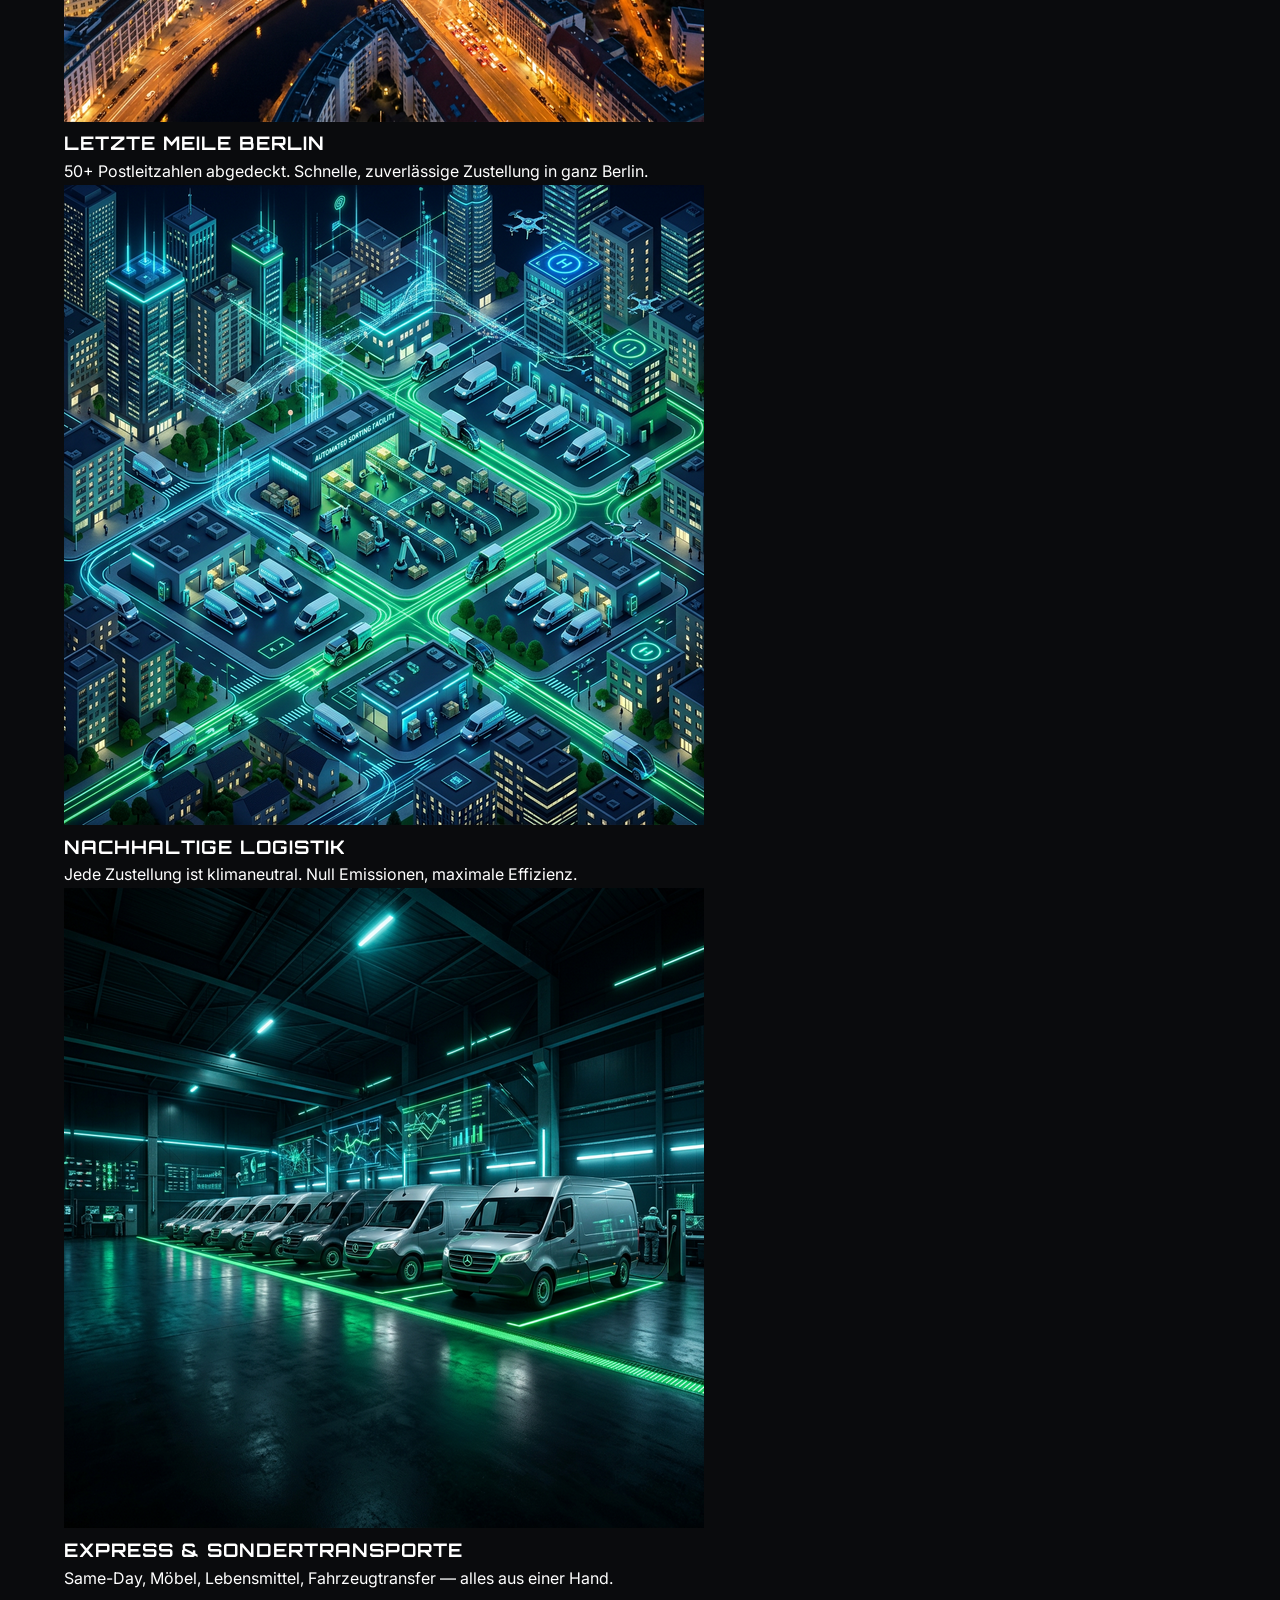
==== commit 7de6c6a6: "Enhance index.html with SEO aUpdate index.html with premium home page contentnd responsive design Up" ====
--- a/index.html
+++ b/index.html
@@ -1,5 +1,161 @@
 <!DOCTYPE html>
+<html lang="de"><!DOCTYPE html>
 <html lang="de">
+<head>
+    <meta charset="UTF-8">
+    <meta name="viewport" content="width=device-width, initial-scale=1.0">
+    <title>Sonic Logistics GmbH | Die Zukunft der Logistik</title>
+    <link rel="stylesheet" href="styles.css">
+    <link rel="preconnect" href="https://fonts.googleapis.com">
+    <link rel="preconnect" href="https://fonts.gstatic.com" crossorigin>
+    <link href="https://fonts.googleapis.com/css2?family=Inter:wght@400;500;600&family=Orbitron:wght@700&display=swap" rel="stylesheet">
+</head>
+<body class="loading">
+    <div id="preloader"></div>
+
+    <nav class="glass-nav">
+        <div class="nav-container">
+            <a href="index.html" class="logo">SONIC</a>
+            <div class="nav-links">
+                <a href="index.html" class="active" data-i18n="nav-home">Home</a>
+                <a href="about.html" data-i18n="nav-about">Über uns</a>
+                <a href="services.html" data-i18n="nav-services">Leistungen</a>
+                <a href="careers.html" data-i18n="nav-careers">Karriere</a>
+                <a href="contact.html" data-i18n="nav-contact">Kontakt</a>
+            </div>
+            <div class="nav-actions">
+                <button id="lang-switch">EN</button>
+                <a href="contact.html#form" class="btn-primary" data-i18n="cta-quote">Anfrage</a>
+            </div>
+        </div>
+    </nav>
+
+    <main>
+        <section class="hero-fullscreen">
+            <video autoplay muted loop playsinline class="hero-video">
+                <source src="Animation Version !.mp4" type="video/mp4">
+            </video>
+            <div class="hero-overlay">
+                <div class="container">
+                    <h1 class="glitch reveal" data-text="Logistics Reimagined" data-i18n="hero-title">Logistik Neu Gedacht</h1>
+                    <p class="lead reveal" data-i18n="hero-subtitle">Nachhaltig. Schnell. Digital. Die Zero-Emission Flotte für Berlin.</p>
+                    <div class="hero-btns reveal">
+                        <a href="services.html" class="btn-primary magnetic" data-i18n="btn-explore">Unsere Lösungen</a>
+                        <a href="contact.html" class="btn-secondary magnetic" data-i18n="btn-contact">Partner werden</a>
+                    </div>
+                </div>
+            </div>
+            <div class="scroll-indicator">
+                <div class="mouse"></div>
+            </div>
+        </section>
+
+        <section class="trust-bar reveal">
+            <div class="container">
+                <div class="logo-cloud">
+                    <img src="Trust & Certification Bar Background.png" alt="Trust" class="trust-bg">
+                    <div class="logos">
+                        <!-- Placeholder logos for premium feel -->
+                        <span class="trust-logo">ECOCERT</span>
+                        <span class="trust-logo">DIN ISO</span>
+                        <span class="trust-logo">TÜV SÜD</span>
+                        <span class="trust-logo">GREEN BERLIN</span>
+                    </div>
+                </div>
+            </div>
+        </section>
+
+        <section class="kpi-section">
+            <div class="container grid-4">
+                <div class="kpi-card reveal">
+                    <h3 class="counter" data-target="100">0</h3>
+                    <span class="unit">%</span>
+                    <p data-i18n="kpi-electric">Elektrische Flotte</p>
+                </div>
+                <div class="kpi-card reveal">
+                    <h3 class="counter" data-target="24">0</h3>
+                    <span class="unit">/7</span>
+                    <p data-i18n="kpi-support">Live Support</p>
+                </div>
+                <div class="kpi-card reveal">
+                    <h3 class="counter" data-target="50">0</h3>
+                    <span class="unit">k+</span>
+                    <p data-i18n="kpi-packages">Pakete/Monat</p>
+                </div>
+                <div class="kpi-card reveal">
+                    <h3 class="counter" data-target="0">0</h3>
+                    <span class="unit">g</span>
+                    <p data-i18n="kpi-co2">CO2-Ausstoß</p>
+                </div>
+            </div>
+        </section>
+
+        <section class="features-grid">
+            <div class="container reveal">
+                <h2 class="section-title" data-i18n="features-title">Warum Sonic?</h2>
+                <div class="grid-3">
+                    <div class="feature-card magnetic">
+                        <img src="Electric Sprinter Fleet Cinematic.png" alt="Flotte" loading="lazy">
+                        <h3 data-i18n="feat-1-title">Modernste Flotte</h3>
+                        <p data-i18n="feat-1-desc">Ausschließlich elektrische Fahrzeuge von führenden Herstellern.</p>
+                    </div>
+                    <div class="feature-card magnetic">
+                        <img src="Berlin Micro-Hub Isometric Illustration.png" alt="Hubs" loading="lazy">
+                        <h3 data-i18n="feat-2-title">Micro-Hubs</h3>
+                        <p data-i18n="feat-2-desc">Zentral gelegene Hubs für ultraschnelle Zustellung im Kiez.</p>
+                    </div>
+                    <div class="feature-card magnetic">
+                        <img src="CO2 Savings HUD Card.png" alt="Digital" loading="lazy">
+                        <h3 data-i18n="feat-3-title">Echtzeit-Tracking</h3>
+                        <p data-i18n="feat-3-desc">Volle Transparenz durch unsere KI-gestützte Logistikplattform.</p>
+                    </div>
+                </div>
+            </div>
+        </section>
+
+        <section class="cta-banner reveal">
+            <img src="Electric Warehouse Operations.png" alt="Warehouse" class="parallax-img">
+            <div class="cta-content container">
+                <h2 data-i18n="cta-home-title">Bereit für den nächsten Schritt?</h2>
+                <a href="contact.html" class="btn-primary magnetic" data-i18n="cta-home-btn">Jetzt Kontakt aufnehmen</a>
+            </div>
+        </section>
+    </main>
+
+    <footer class="glass-footer">
+        <div class="container grid-4">
+            <div class="footer-brand">
+                <span class="logo">SONIC</span>
+                <p data-i18n="footer-tagline">The Pulse of Zero-Emission Logistics.</p>
+            </div>
+            <div class="footer-links">
+                <h4 data-i18n="footer-company">Unternehmen</h4>
+                <a href="about.html" data-i18n="nav-about">Über uns</a>
+                <a href="careers.html" data-i18n="nav-careers">Karriere</a>
+            </div>
+            <div class="footer-links">
+                <h4 data-i18n="footer-services">Leistungen</h4>
+                <a href="services.html#express" data-i18n="service-express">Express</a>
+                <a href="services.html#warehouse" data-i18n="service-warehouse">Warehousing</a>
+            </div>
+            <div class="footer-social">
+                <h4 data-i18n="footer-follow">Folgen Sie uns</h4>
+                <div class="social-icons">
+                    <a href="#" class="magnetic">LI</a>
+                    <a href="#" class="magnetic">X</a>
+                    <a href="#" class="magnetic">IG</a>
+                </div>
+            </div>
+        </div>
+        <div class="footer-bottom">
+            <p>&copy; 2025 Sonic Logistics GmbH. <span data-i18n="all-rights">Alle Rechte vorbehalten.</span></p>
+        </div>
+    </footer>
+
+    <script src="preloader.js"></script>
+    <script src="script.js"></script>
+</body>
+</html>
 <head>
   <meta charset="UTF-8">
   <meta name="viewport" content="width=device-width, initial-scale=1.0">
--- a/styles.css
+++ b/styles.css
@@ -1,397 +1,248 @@
-/* ═══ SONIC LOGISTICS — WHITE + GREEN THEME V4 ═══ */
-*, *::before, *::after { margin: 0; padding: 0; box-sizing: border-box; }
-
 :root {
-  --bg: #ffffff; --bg2: #f6f8f9; --bg3: #edf1f4;
-  --card: rgba(255, 255, 255, 0.95); --card-hover: rgba(255, 255, 255, 1);
-  --glass: rgba(0,0,0,0.02);
-  --text: #1a2332; --text2: #546478; --text3: #8899aa;
-  --accent: #00C853; --accent2: #00E676; --accent-glow: rgba(0,200,83,0.12);
-  --accent-glow2: rgba(0,200,83,0.25); --cyan: #00bfa5; --cyan-glow: rgba(0,191,165,0.12);
-  --accent-dark: #00963d;
-  --border: rgba(0,0,0,0.06); --border-accent: rgba(0,200,83,0.2);
-  --shadow-sm: 0 2px 8px rgba(0,0,0,0.04); --shadow-md: 0 8px 30px rgba(0,0,0,0.06);
-  --shadow-lg: 0 20px 60px rgba(0,0,0,0.08);
-  --font-display: 'Orbitron', sans-serif; --font-body: 'Inter', sans-serif;
-  --radius: 16px; --ease: cubic-bezier(0.16, 1, 0.3, 1);
-}
-
-html { scroll-behavior: smooth; }
-body { font-family: var(--font-body); background: var(--bg); color: var(--text); line-height: 1.65; overflow-x: hidden; -webkit-font-smoothing: antialiased; }
-a { text-decoration: none; color: inherit; }
-img { display: block; max-width: 100%; }
-.container { max-width: 1240px; margin: 0 auto; padding: 0 28px; }
-
-/* ═══ FLOATING ORBS ═══ */
-.orb {
-  position: fixed; border-radius: 50%; pointer-events: none; z-index: 0;
-  filter: blur(100px); opacity: 0.08; animation: orbFloat 20s ease-in-out infinite;
-}
-.orb-1 { width: 500px; height: 500px; background: var(--accent); top: 10%; left: -10%; animation-delay: 0s; }
-.orb-2 { width: 400px; height: 400px; background: var(--cyan); top: 50%; right: -8%; animation-delay: -7s; animation-duration: 25s; }
-.orb-3 { width: 350px; height: 350px; background: #7c4dff; bottom: 5%; left: 30%; animation-delay: -14s; animation-duration: 30s; }
-@keyframes orbFloat {
-  0%, 100% { transform: translate(0, 0) scale(1); }
-  25% { transform: translate(40px, -30px) scale(1.05); }
-  50% { transform: translate(-20px, 40px) scale(0.95); }
-  75% { transform: translate(30px, 20px) scale(1.02); }
-}
-
-/* ═══ PARTICLE CANVAS ═══ */
-#particleCanvas { position: fixed; inset: 0; z-index: 0; pointer-events: none; }
-
-/* ═══ ANIMATED GRID ═══ */
-.hero-grid-bg {
-  position: absolute; inset: 0; z-index: 0;
-  background-image: linear-gradient(rgba(0,200,83,0.04) 1px, transparent 1px), linear-gradient(90deg, rgba(0,200,83,0.04) 1px, transparent 1px);
-  background-size: 60px 60px; animation: gridMove 20s linear infinite;
-  mask-image: radial-gradient(ellipse 80% 70% at 50% 50%, black 30%, transparent 100%);
-}
-@keyframes gridMove { 0% { transform: translate(0,0); } 100% { transform: translate(60px,60px); } }
-
-/* ═══ GLITCH TEXT ═══ */
-.glitch-text { position: relative; display: inline-block; }
-.glitch-text::before, .glitch-text::after {
-  content: attr(data-text); position: absolute; left: 0; top: 0; width: 100%; height: 100%;
-  overflow: hidden; clip-path: inset(0); pointer-events: none;
-}
-.glitch-text::before { color: var(--cyan); animation: glitch1 4s infinite linear; }
-.glitch-text::after { color: var(--accent); animation: glitch2 4s infinite linear; }
-@keyframes glitch1 {
-  0%, 92%, 100% { clip-path: inset(0); transform: translate(0); opacity: 0; }
-  93% { clip-path: inset(20% 0 60% 0); transform: translate(-3px, 1px); opacity: 0.7; }
-  94% { clip-path: inset(50% 0 20% 0); transform: translate(3px, -1px); opacity: 0.7; }
-  95% { clip-path: inset(10% 0 70% 0); transform: translate(-2px, 2px); opacity: 0.7; }
-  96% { clip-path: inset(0); transform: translate(0); opacity: 0; }
-}
-@keyframes glitch2 {
-  0%, 94%, 100% { clip-path: inset(0); transform: translate(0); opacity: 0; }
-  95% { clip-path: inset(60% 0 10% 0); transform: translate(4px, -2px); opacity: 0.7; }
-  96% { clip-path: inset(30% 0 40% 0); transform: translate(-4px, 1px); opacity: 0.7; }
-  97% { clip-path: inset(0); transform: translate(0); opacity: 0; }
-}
-
-/* ═══ NEON BORDER ═══ */
-.neon-border {
-  position: absolute; inset: -1px; border-radius: inherit; pointer-events: none; z-index: 0;
-  background: conic-gradient(from var(--neon-angle, 0deg), transparent, var(--accent), transparent, var(--cyan), transparent);
-  opacity: 0; transition: opacity 0.5s; mask: linear-gradient(#fff 0 0) content-box, linear-gradient(#fff 0 0);
-  mask-composite: exclude; -webkit-mask-composite: xor; padding: 1px;
-  animation: neonSpin 4s linear infinite;
-}
-.hud-panel:hover .neon-border, .contact-form-futuristic:hover .neon-border { opacity: 0.5; }
-@keyframes neonSpin { 0% { --neon-angle: 0deg; } 100% { --neon-angle: 360deg; } }
-@property --neon-angle { syntax: '<angle>'; initial-value: 0deg; inherits: false; }
-
-/* ═══ TEXT GLOW ═══ */
-.text-glow {
-  background: linear-gradient(135deg, var(--accent-dark), var(--accent), var(--cyan));
-  -webkit-background-clip: text; background-clip: text; -webkit-text-fill-color: transparent;
-  filter: drop-shadow(0 0 8px var(--accent-glow));
-  animation: textGlowPulse 3s ease-in-out infinite;
-}
-@keyframes textGlowPulse {
-  0%, 100% { filter: drop-shadow(0 0 8px var(--accent-glow)); }
-  50% { filter: drop-shadow(0 0 18px var(--accent-glow2)); }
-}
-
-/* ═══ ANIMATE IN ═══ */
-.animate-in { opacity: 0; transform: translateY(30px); transition: opacity 0.7s var(--ease), transform 0.7s var(--ease); }
-.animate-in.visible { opacity: 1; transform: translateY(0); }
-
-/* ═══ LOGO ═══ */
-.logo-img { height: 48px; width: auto; transition: transform 0.3s; }
-.nav-logo:hover .logo-img { transform: scale(1.05); }
-
-/* ═══ BUTTONS ═══ */
-.btn-futuristic {
-  position: relative; display: inline-flex; align-items: center; gap: 8px;
-  padding: 16px 36px; border: none; border-radius: 6px; cursor: pointer;
-  font-family: var(--font-display); font-size: 0.8rem; font-weight: 600;
-  letter-spacing: 0.08em; text-transform: uppercase;
-  background: linear-gradient(135deg, var(--accent), var(--accent2));
-  color: #fff; overflow: hidden; transition: all 0.3s var(--ease);
-  box-shadow: 0 4px 20px var(--accent-glow), inset 0 1px 0 rgba(255,255,255,0.3);
-}
-.btn-futuristic:hover { transform: translateY(-2px) scale(1.02); box-shadow: 0 8px 30px var(--accent-glow2); }
-.btn-glow { position: absolute; top: -50%; left: -50%; width: 200%; height: 200%; background: radial-gradient(circle, rgba(255,255,255,0.2), transparent 60%); animation: glowPulse 3s ease-in-out infinite; pointer-events: none; }
-@keyframes glowPulse { 0%,100% { opacity: 0; transform: scale(0.8); } 50% { opacity: 1; transform: scale(1); } }
-
-.btn-ghost {
-  display: inline-flex; align-items: center; gap: 6px; padding: 16px 32px; border-radius: 6px;
-  font-family: var(--font-display); font-size: 0.75rem; font-weight: 500;
-  letter-spacing: 0.06em; text-transform: uppercase; color: var(--text);
-  border: 1px solid var(--border); position: relative; transition: all 0.3s var(--ease); background: transparent;
-}
-.btn-ghost:hover { border-color: var(--accent); color: var(--accent-dark); background: var(--accent-glow); box-shadow: 0 4px 20px var(--accent-glow); }
-.btn-ghost-sm { padding: 10px 20px; font-size: 0.7rem; }
-.btn-full { width: 100%; justify-content: center; }
-
-/* ═══ SCANLINE ═══ */
-.card-scan-line {
-  position: absolute; top: 0; left: 0; right: 0; height: 1px;
-  background: linear-gradient(90deg, transparent, var(--accent), transparent);
-  animation: scanLine 3s ease-in-out infinite; opacity: 0;
-}
-@keyframes scanLine { 0% { top: 0; opacity: 0; } 10% { opacity: 0.6; } 90% { opacity: 0.6; } 100% { top: 100%; opacity: 0; } }
-
-/* ═══ LANG TOGGLE ═══ */
-.lang-toggle {
-  display: flex; align-items: center; gap: 4px; background: none; border: 1px solid var(--border);
-  border-radius: 6px; padding: 6px 14px; cursor: pointer; transition: all 0.3s;
-}
-.lang-toggle:hover { border-color: var(--accent); background: var(--accent-glow); }
-.lang-option { font-family: var(--font-display); font-size: 0.7rem; font-weight: 600; color: var(--text3); transition: color 0.3s; letter-spacing: 0.04em; }
-.lang-option.active { color: var(--accent-dark); }
-.lang-divider { color: var(--text3); font-size: 0.7rem; }
-
-/* ═══ NAVIGATION ═══ */
-#navbar { position: fixed; top: 0; left: 0; right: 0; z-index: 1000; padding: 12px 0; transition: all 0.4s var(--ease); }
-#navbar.scrolled { padding: 6px 0; background: rgba(255,255,255,0.92); backdrop-filter: blur(20px); border-bottom: 1px solid var(--border); box-shadow: var(--shadow-sm); }
-.nav-container { max-width: 1240px; margin: 0 auto; padding: 0 28px; display: flex; align-items: center; justify-content: space-between; gap: 24px; }
-.nav-logo { display: flex; align-items: center; gap: 8px; }
-.nav-links { display: flex; list-style: none; gap: 28px; }
-.nav-links a { font-size: 0.8rem; font-weight: 500; color: var(--text2); text-transform: uppercase; letter-spacing: 0.04em; transition: color 0.3s; position: relative; }
-.nav-links a::after { content: ''; position: absolute; bottom: -4px; left: 0; width: 0; height: 2px; background: var(--accent); transition: width 0.3s var(--ease); border-radius: 1px; }
-.nav-links a:hover, .nav-links a.active { color: var(--text); }
-.nav-links a:hover::after, .nav-links a.active::after { width: 100%; }
-.nav-right { display: flex; align-items: center; gap: 16px; }
-.nav-cta { display: inline-flex; align-items: center; gap: 8px; padding: 10px 22px; border-radius: 6px; font-family: var(--font-display); font-size: 0.7rem; font-weight: 600; letter-spacing: 0.06em; text-transform: uppercase; background: linear-gradient(135deg, var(--accent), var(--accent2)); color: #fff; transition: all 0.3s; box-shadow: 0 2px 12px var(--accent-glow); }
-.nav-cta:hover { box-shadow: 0 4px 25px var(--accent-glow2); transform: translateY(-1px); }
-.cta-pulse { width: 6px; height: 6px; border-radius: 50%; background: #fff; animation: pulse 2s ease-in-out infinite; }
-@keyframes pulse { 0%,100% { opacity: 1; transform: scale(1); } 50% { opacity: 0.5; transform: scale(1.5); } }
-.hamburger { display: none; flex-direction: column; gap: 5px; background: none; border: none; cursor: pointer; padding: 4px; z-index: 1001; }
-.hamburger span { display: block; width: 22px; height: 2px; background: var(--text); border-radius: 1px; transition: all 0.3s; }
-.hamburger.active span:nth-child(1) { transform: rotate(45deg) translate(5px,5px); }
-.hamburger.active span:nth-child(2) { opacity: 0; }
-.hamburger.active span:nth-child(3) { transform: rotate(-45deg) translate(5px,-5px); }
-
-/* ═══ HERO ═══ */
-#hero { position: relative; min-height: 100vh; display: flex; align-items: center; overflow: hidden; padding: 120px 0 80px; background: linear-gradient(180deg, #f0faf3 0%, var(--bg) 100%); }
-.hero-content { position: relative; z-index: 1; max-width: 1240px; margin: 0 auto; padding: 0 28px; display: grid; grid-template-columns: 1fr 1fr; gap: 60px; align-items: center; width: 100%; }
-.hero-label { display: inline-flex; align-items: center; gap: 8px; font-size: 0.85rem; color: var(--accent-dark); font-weight: 600; margin-bottom: 20px; }
-.label-dot { width: 8px; height: 8px; border-radius: 50%; background: var(--accent); box-shadow: 0 0 8px var(--accent-glow2); animation: pulse 2s infinite; }
-#hero h1 { margin-bottom: 24px; }
-.hero-line { display: block; font-family: var(--font-display); font-size: clamp(1.6rem, 3.5vw, 2.8rem); font-weight: 800; letter-spacing: 0.02em; line-height: 1.15; color: var(--text); }
-.hero-highlight { color: var(--accent-dark); }
-.hero-sub { font-size: 1rem; color: var(--text2); line-height: 1.7; max-width: 500px; margin-bottom: 32px; }
-.hero-actions { display: flex; gap: 16px; flex-wrap: wrap; margin-bottom: 36px; }
-.hero-hud-row { display: flex; gap: 12px; flex-wrap: wrap; }
-.hud-chip { display: inline-flex; align-items: center; gap: 6px; padding: 8px 16px; border: 1px solid var(--border); border-radius: 6px; font-size: 0.75rem; font-weight: 500; color: var(--text2); text-transform: uppercase; letter-spacing: 0.04em; background: var(--bg); transition: all 0.3s; box-shadow: var(--shadow-sm); }
-.hud-chip svg { color: var(--accent); }
-.hud-chip:hover { border-color: var(--accent); color: var(--accent-dark); box-shadow: 0 4px 20px var(--accent-glow); }
-
-/* Hero right: HUD panels */
-.hero-right { position: relative; min-height: 480px; }
-.hud-panel { background: var(--bg); backdrop-filter: blur(16px); border: 1px solid var(--border); border-radius: 12px; padding: 18px 22px; position: absolute; z-index: 2; transition: all 0.4s; overflow: hidden; box-shadow: var(--shadow-md); }
-.hud-panel:hover { border-color: var(--border-accent); box-shadow: var(--shadow-lg), 0 0 30px var(--accent-glow); transform: scale(1.02); }
-.hud-panel-1 { top: 0; right: 0; width: 280px; }
-.hud-panel-2 { top: 130px; right: 40px; width: 260px; }
-.hud-panel-3 { top: 300px; right: 0; width: 280px; }
-.hud-panel-header { display: flex; align-items: center; gap: 8px; font-size: 0.7rem; color: var(--text3); text-transform: uppercase; letter-spacing: 0.06em; margin-bottom: 8px; }
-.hud-dot { width: 6px; height: 6px; border-radius: 50%; }
-.hud-dot.green { background: var(--accent); box-shadow: 0 0 8px var(--accent); animation: pulse 2s infinite; }
-.hud-dot.cyan { background: var(--cyan); box-shadow: 0 0 8px var(--cyan); animation: pulse 2s infinite 0.5s; }
-.hud-panel-value { font-family: var(--font-display); font-size: 2rem; font-weight: 800; color: var(--text); line-height: 1; }
-.hud-unit { font-size: 0.85rem; font-weight: 400; color: var(--text2); }
-.hud-bar { height: 4px; background: var(--bg2); border-radius: 2px; margin-top: 12px; overflow: hidden; }
-.hud-bar-fill { height: 100%; background: linear-gradient(90deg, var(--accent), var(--accent2)); border-radius: 2px; animation: barFill 2s var(--ease) forwards; transform-origin: left; }
-@keyframes barFill { 0% { width: 0 !important; } }
-.hud-sparkline { margin-top: 10px; }
-.sparkline-svg { width: 100%; height: 30px; }
-.hero-image-float { position: absolute; bottom: -20px; left: -60px; z-index: 1; width: 420px; opacity: 0.4; animation: float 6s ease-in-out infinite; }
-@keyframes float { 0%,100% { transform: translateY(0) rotate(0deg); } 50% { transform: translateY(-15px) rotate(0.5deg); } }
-.hero-van-img { width: 100%; border-radius: 12px; }
-
-/* ═══ TICKER ═══ */
-.ticker-bar { background: var(--accent); border-top: none; border-bottom: none; overflow: hidden; padding: 14px 0; position: relative; z-index: 1; }
-.ticker-track { display: flex; }
-.ticker-content { display: flex; gap: 48px; animation: ticker 30s linear infinite; white-space: nowrap; }
-.ticker-item { font-size: 0.8rem; font-weight: 600; color: #fff; text-transform: uppercase; letter-spacing: 0.04em; display: flex; align-items: center; gap: 8px; }
-.ticker-dot { width: 4px; height: 4px; border-radius: 50%; background: #fff; }
-@keyframes ticker { 0% { transform: translateX(0); } 100% { transform: translateX(-50%); } }
-
-/* ═══ SECTIONS ═══ */
-section { padding: 120px 0; position: relative; z-index: 1; }
-#services { background: var(--bg2); }
-#tech { background: var(--bg); }
-#fleet { background: var(--bg2); }
-#platform { background: var(--bg); }
-#certs { background: var(--accent); padding: 60px 0; }
-#about { background: var(--bg2); }
-#careers { background: var(--bg); }
-#contact { background: var(--bg2); }
-
-.section-header { text-align: center; margin-bottom: 64px; }
-.section-tag-futuristic { font-family: var(--font-display); font-size: 0.7rem; font-weight: 500; letter-spacing: 0.15em; text-transform: uppercase; color: var(--accent-dark); margin-bottom: 16px; }
-.tag-bracket { color: var(--text3); }
-.section-header h2, h2 { font-family: var(--font-display); font-size: clamp(1.8rem, 3.5vw, 2.8rem); font-weight: 800; letter-spacing: 0.02em; margin-bottom: 16px; color: var(--text); }
-.section-sub { font-size: 1rem; color: var(--text2); max-width: 560px; margin: 0 auto; line-height: 1.7; }
-
-/* ═══ SERVICES ═══ */
-.services-cards { display: grid; grid-template-columns: repeat(3, 1fr); gap: 24px; }
-.futuristic-card { background: var(--bg); border: 1px solid var(--border); border-radius: var(--radius); padding: 36px; position: relative; overflow: hidden; transition: all 0.4s var(--ease); box-shadow: var(--shadow-sm); }
-.futuristic-card:hover { background: var(--bg); border-color: var(--border-accent); transform: translateY(-6px); box-shadow: var(--shadow-lg), 0 0 30px var(--accent-glow); }
-.card-featured { border-color: var(--border-accent); background: linear-gradient(180deg, rgba(0,200,83,0.04) 0%, var(--bg) 100%); }
-.card-icon-hex { width: 56px; height: 56px; display: flex; align-items: center; justify-content: center; background: var(--accent-glow); border: 1px solid var(--border-accent); border-radius: 8px; margin-bottom: 20px; clip-path: polygon(50% 0%, 100% 25%, 100% 75%, 50% 100%, 0% 75%, 0% 25%); }
-.futuristic-card h3 { font-family: var(--font-display); font-size: 1rem; font-weight: 700; letter-spacing: 0.04em; margin-bottom: 10px; color: var(--text); }
-.futuristic-card p { color: var(--text2); font-size: 0.9rem; line-height: 1.7; margin-bottom: 24px; }
-.card-metrics { display: flex; gap: 24px; }
-.metric { text-align: center; }
-.metric-val { display: block; font-family: var(--font-display); font-size: 1.3rem; font-weight: 700; color: var(--accent-dark); }
-.metric-label { font-size: 0.7rem; color: var(--text3); text-transform: uppercase; letter-spacing: 0.06em; }
-
-/* ═══ TECH ═══ */
-.tech-layout { display: grid; grid-template-columns: 1fr 1fr; gap: 80px; align-items: center; }
-.tech-image-frame { position: relative; border-radius: var(--radius); overflow: hidden; box-shadow: var(--shadow-lg); }
-.frame-corner { position: absolute; width: 20px; height: 20px; z-index: 3; transition: all 0.4s; }
-.frame-corner.tl { top: 8px; left: 8px; border-top: 2px solid var(--accent); border-left: 2px solid var(--accent); }
-.frame-corner.tr { top: 8px; right: 8px; border-top: 2px solid var(--accent); border-right: 2px solid var(--accent); }
-.frame-corner.bl { bottom: 8px; left: 8px; border-bottom: 2px solid var(--accent); border-left: 2px solid var(--accent); }
-.frame-corner.br { bottom: 8px; right: 8px; border-bottom: 2px solid var(--accent); border-right: 2px solid var(--accent); }
-.tech-image-frame:hover .frame-corner { width: 30px; height: 30px; }
-.tech-img { width: 100%; border-radius: var(--radius); transition: transform 0.5s var(--ease); }
-.tech-image-frame:hover .tech-img { transform: scale(1.02); }
-.tech-img-overlay { position: absolute; inset: 0; background: linear-gradient(180deg, transparent 60%, rgba(255,255,255,0.8) 100%); }
-.tech-label-float { position: absolute; bottom: 20px; left: 20px; right: 20px; font-family: var(--font-display); font-size: 0.65rem; letter-spacing: 0.1em; text-transform: uppercase; color: var(--text2); background: rgba(255,255,255,0.9); padding: 10px 16px; border-radius: 6px; border: 1px solid var(--border); backdrop-filter: blur(10px); }
-.tech-content .section-tag-futuristic, .tech-content h2 { text-align: left; }
-
-.infographic-stats { display: flex; flex-direction: column; gap: 20px; margin-bottom: 36px; }
-.info-stat { display: flex; align-items: center; gap: 16px; }
-.info-stat-ring { position: relative; width: 64px; height: 64px; flex-shrink: 0; }
-.info-stat-ring svg { width: 64px; height: 64px; transform: rotate(-90deg); }
-.ring-animated { transition: stroke-dashoffset 1.5s var(--ease); }
-.ring-value { position: absolute; inset: 0; display: flex; align-items: center; justify-content: center; font-family: var(--font-display); font-size: 0.75rem; font-weight: 700; color: var(--text); }
-.info-stat strong { display: block; font-size: 0.9rem; margin-bottom: 2px; color: var(--text); }
-.info-stat span { font-size: 0.8rem; color: var(--text3); }
-
-.tech-features { display: flex; flex-direction: column; gap: 20px; }
-.tech-feat { display: flex; gap: 16px; align-items: flex-start; transition: all 0.3s; padding: 12px; border-radius: 10px; }
-.tech-feat:hover { background: var(--accent-glow); }
-.feat-num { font-family: var(--font-display); font-size: 0.75rem; font-weight: 700; color: var(--accent-dark); border: 1px solid var(--border-accent); padding: 6px 10px; border-radius: 6px; flex-shrink: 0; background: var(--bg); }
-.tech-feat strong { display: block; font-size: 0.95rem; margin-bottom: 4px; color: var(--text); }
-.tech-feat p { color: var(--text2); font-size: 0.85rem; }
-
-/* ═══ FLEET ═══ */
-.fleet-showcase { display: grid; grid-template-columns: 2fr 1fr; gap: 32px; align-items: stretch; }
-.fleet-image-wrap { position: relative; border-radius: var(--radius); overflow: hidden; box-shadow: var(--shadow-lg); }
-.fleet-img { width: 100%; height: 100%; object-fit: cover; border-radius: var(--radius); transition: transform 0.5s; }
-.fleet-image-wrap:hover .fleet-img { transform: scale(1.03); }
-.fleet-overlay { position: absolute; inset: 0; background: linear-gradient(180deg, transparent 50%, rgba(255,255,255,0.5) 100%); }
-.fleet-infographic { display: grid; grid-template-columns: 1fr 1fr; gap: 16px; }
-.fleet-stat-card { background: var(--bg); border: 1px solid var(--border); border-radius: var(--radius); padding: 28px; text-align: center; transition: all 0.4s var(--ease); box-shadow: var(--shadow-sm); }
-.fleet-stat-card:hover { border-color: var(--border-accent); transform: translateY(-6px); box-shadow: var(--shadow-lg), 0 0 20px var(--accent-glow); }
-.fleet-stat-icon { font-size: 1.6rem; margin-bottom: 10px; }
-.fleet-stat-val { font-family: var(--font-display); font-size: 2rem; font-weight: 800; color: var(--accent-dark); line-height: 1; }
-.fleet-stat-unit { font-size: 0.75rem; color: var(--text3); margin-top: 6px; text-transform: uppercase; letter-spacing: 0.06em; }
-
-/* ═══ PLATFORM ═══ */
-.platform-grid { display: grid; grid-template-columns: repeat(3, 1fr); gap: 24px; }
-.platform-card { background: var(--bg); border: 1px solid var(--border); border-radius: var(--radius); overflow: hidden; position: relative; transition: all 0.4s var(--ease); box-shadow: var(--shadow-sm); }
-.platform-card:hover { transform: translateY(-6px); border-color: var(--border-accent); box-shadow: var(--shadow-lg), 0 0 20px var(--accent-glow); }
-.platform-card-img { height: 200px; overflow: hidden; }
-.platform-card-img img { width: 100%; height: 100%; object-fit: cover; transition: transform 0.6s var(--ease); }
-.platform-card:hover .platform-card-img img { transform: scale(1.08); }
-.platform-card-body { padding: 24px; }
-.platform-card-body h3 { font-family: var(--font-display); font-size: 0.9rem; font-weight: 700; letter-spacing: 0.03em; margin-bottom: 8px; color: var(--text); }
-.platform-card-body p { color: var(--text2); font-size: 0.85rem; line-height: 1.6; }
-
-/* ═══ CERTS ═══ */
-.certs-bar { text-align: center; }
-.certs-label { font-family: var(--font-display); font-size: 0.7rem; letter-spacing: 0.1em; text-transform: uppercase; color: rgba(255,255,255,0.8); margin-bottom: 24px; }
-.certs-logos { display: flex; justify-content: center; gap: 24px; flex-wrap: wrap; }
-.cert-badge { padding: 12px 24px; border: 1px solid rgba(255,255,255,0.3); border-radius: 8px; font-size: 0.8rem; font-weight: 600; color: #fff; background: rgba(255,255,255,0.1); backdrop-filter: blur(10px); transition: all 0.3s; }
-.cert-badge:hover { background: rgba(255,255,255,0.2); border-color: rgba(255,255,255,0.5); transform: translateY(-2px); }
-
-/* ═══ ABOUT ═══ */
-.about-futuristic { display: grid; grid-template-columns: 1.5fr 1fr; gap: 80px; align-items: start; }
-.about-content .section-tag-futuristic, .about-content h2 { text-align: left; }
-.about-content p { color: var(--text2); margin-bottom: 16px; line-height: 1.75; }
-.about-content p strong { color: var(--text); }
-.about-timeline { margin-top: 36px; border-left: 2px solid var(--border); padding-left: 28px; }
-.timeline-item { position: relative; margin-bottom: 28px; }
-.timeline-item:last-child { margin-bottom: 0; }
-.timeline-dot { position: absolute; left: -35px; top: 4px; width: 12px; height: 12px; border-radius: 50%; background: var(--accent); border: 3px solid var(--bg2); box-shadow: 0 0 6px var(--accent-glow2); }
-.timeline-year { font-family: var(--font-display); font-size: 0.7rem; font-weight: 700; color: var(--accent-dark); text-transform: uppercase; letter-spacing: 0.08em; }
-.timeline-content p { color: var(--text2); font-size: 0.9rem; margin-top: 4px; }
-.about-stats-col { display: grid; grid-template-columns: 1fr 1fr; gap: 20px; }
-.mega-stat { background: var(--bg); border: 1px solid var(--border); border-radius: var(--radius); padding: 28px; text-align: center; transition: all 0.4s; box-shadow: var(--shadow-sm); }
-.mega-stat:hover { border-color: var(--border-accent); transform: translateY(-6px); box-shadow: var(--shadow-lg), 0 0 20px var(--accent-glow); }
-.mega-num { font-family: var(--font-display); font-size: 2.4rem; font-weight: 800; color: var(--accent-dark); line-height: 1; }
-.mega-suffix { font-family: var(--font-display); font-size: 1.5rem; font-weight: 700; color: var(--accent-dark); }
-.mega-label { font-size: 0.75rem; color: var(--text3); margin-top: 8px; text-transform: uppercase; letter-spacing: 0.06em; display: block; }
-
-/* ═══ CAREERS ═══ */
-.careers-grid { display: grid; grid-template-columns: repeat(3, 1fr); gap: 24px; }
-.career-card-futuristic { background: var(--bg); border: 1px solid var(--border); border-radius: var(--radius); padding: 32px; position: relative; overflow: hidden; transition: all 0.4s var(--ease); display: flex; flex-direction: column; box-shadow: var(--shadow-sm); }
-.career-card-futuristic:hover { border-color: var(--border-accent); transform: translateY(-6px); box-shadow: var(--shadow-lg), 0 0 20px var(--accent-glow); }
-.career-badge { font-family: var(--font-display); font-size: 0.65rem; font-weight: 700; letter-spacing: 0.1em; text-transform: uppercase; color: var(--accent-dark); background: var(--accent-glow); padding: 4px 14px; border-radius: 4px; width: fit-content; margin-bottom: 16px; }
-.career-badge-alt { color: var(--cyan); background: var(--cyan-glow); }
-.career-badge-mini { color: #e67e22; background: rgba(230,126,34,0.1); }
-.career-card-futuristic h3 { font-family: var(--font-display); font-size: 0.95rem; font-weight: 700; margin-bottom: 10px; letter-spacing: 0.02em; color: var(--text); }
-.career-card-futuristic > p { color: var(--text2); font-size: 0.88rem; margin-bottom: 20px; flex: 1; }
-.career-tags { display: flex; flex-wrap: wrap; gap: 8px; margin-bottom: 20px; }
-.career-tags span { font-size: 0.72rem; color: var(--text2); background: var(--bg2); border: 1px solid var(--border); padding: 5px 12px; border-radius: 6px; }
-
-/* ═══ CONTACT ═══ */
-.contact-futuristic { display: grid; grid-template-columns: 1fr 1fr; gap: 80px; align-items: start; }
-.contact-left .section-tag-futuristic, .contact-left h2 { text-align: left; }
-.contact-left > p { color: var(--text2); margin-bottom: 32px; line-height: 1.7; }
-.contact-info-list { display: flex; flex-direction: column; gap: 20px; }
-.contact-info-item { display: flex; gap: 14px; align-items: flex-start; }
-.contact-info-icon { font-size: 1.2rem; width: 44px; height: 44px; display: flex; align-items: center; justify-content: center; background: var(--accent-glow); border: 1px solid var(--border-accent); border-radius: 10px; flex-shrink: 0; }
-.contact-info-item strong { font-size: 0.85rem; color: var(--text); }
-.contact-info-item div { font-size: 0.88rem; color: var(--text2); line-height: 1.5; }
-.contact-form-futuristic { background: var(--bg); border: 1px solid var(--border); border-radius: var(--radius); padding: 36px; position: relative; overflow: hidden; transition: all 0.3s; box-shadow: var(--shadow-md); }
-.contact-form-futuristic:hover { border-color: var(--border-accent); box-shadow: var(--shadow-lg), 0 0 20px var(--accent-glow); }
-.contact-form-futuristic h3 { font-family: var(--font-display); font-size: 1rem; font-weight: 700; letter-spacing: 0.04em; margin-bottom: 24px; color: var(--text); }
-.form-row { display: grid; grid-template-columns: 1fr 1fr; gap: 16px; }
-.form-group { margin-bottom: 18px; }
-.form-group label { display: block; font-size: 0.78rem; font-weight: 500; color: var(--text2); margin-bottom: 6px; text-transform: uppercase; letter-spacing: 0.04em; }
-.form-group input, .form-group select, .form-group textarea { width: 100%; padding: 13px 16px; background: var(--bg2); border: 1px solid var(--border); border-radius: 6px; color: var(--text); font-family: var(--font-body); font-size: 0.9rem; transition: all 0.3s; outline: none; }
-.form-group input::placeholder, .form-group textarea::placeholder { color: var(--text3); }
-.form-group input:focus, .form-group select:focus, .form-group textarea:focus { border-color: var(--accent); box-shadow: 0 0 0 3px var(--accent-glow), 0 0 12px var(--accent-glow); }
-.form-group select { appearance: none; cursor: pointer; background-image: url("data:image/svg+xml,%3Csvg width='12' height='8' viewBox='0 0 12 8' fill='none' xmlns='http://www.w3.org/2000/svg'%3E%3Cpath d='M1 1.5L6 6.5L11 1.5' stroke='%238899aa' stroke-width='1.5' stroke-linecap='round' stroke-linejoin='round'/%3E%3C/svg%3E"); background-repeat: no-repeat; background-position: right 14px center; }
-.form-group select option { background: var(--bg); }
-.form-group textarea { resize: vertical; min-height: 100px; }
-
-/* ═══ FOOTER ═══ */
-#footer { background: var(--text); border-top: none; padding: 80px 0 32px; position: relative; z-index: 1; }
-.footer-futuristic { display: grid; grid-template-columns: 2fr 1fr 1fr 1fr; gap: 48px; margin-bottom: 48px; }
-.footer-brand .logo-img { filter: brightness(0) invert(1); }
-.footer-brand p { color: rgba(255,255,255,0.5); font-size: 0.88rem; margin-top: 14px; max-width: 280px; }
-.footer-col h4 { font-family: var(--font-display); font-size: 0.7rem; font-weight: 600; letter-spacing: 0.08em; text-transform: uppercase; color: #fff; margin-bottom: 18px; }
-.footer-col ul { list-style: none; }
-.footer-col li { margin-bottom: 10px; }
-.footer-col a { font-size: 0.85rem; color: rgba(255,255,255,0.4); transition: all 0.3s; }
-.footer-col a:hover { color: var(--accent2); }
-.footer-bottom { border-top: 1px solid rgba(255,255,255,0.08); padding-top: 24px; text-align: center; }
-.footer-bottom p { font-size: 0.78rem; color: rgba(255,255,255,0.3); }
-
-/* ═══ RESPONSIVE ═══ */
-@media (max-width: 1024px) {
-  .hero-content, .tech-layout, .about-futuristic, .contact-futuristic { grid-template-columns: 1fr; gap: 48px; }
-  .hero-right { min-height: 300px; }
-  .hud-panel { position: relative; top: auto !important; right: auto !important; width: 100% !important; margin-bottom: 12px; }
-  .hero-image-float { display: none; }
-  .fleet-showcase { grid-template-columns: 1fr; }
-  .services-cards, .platform-grid, .careers-grid { grid-template-columns: 1fr; }
-  .footer-futuristic { grid-template-columns: 1fr 1fr; gap: 32px; }
-}
+  --bg-dark: #0a0b0d;
+  --bg-card: #111316;
+  --accent: #00C853;
+  --accent-soft: #00A844;
+  --accent-glow: rgba(0, 200, 83, 0.15);
+  --white: #ffffff;
+  --grey: #8a8f98;
+  --border: rgba(255, 255, 255, 0.06);
+  --navbar-height: 72px;
+}
+
+* {
+  margin: 0;
+  padding: 0;
+  box-sizing: border-box;
+}
+
+html {
+  scroll-behavior: smooth;
+}
+
+body {
+  background-color: var(--bg-dark);
+  color: var(--white);
+  font-family: 'Inter', sans-serif;
+  line-height: 1.6;
+  overflow-x: hidden;
+}
+
+h1, h2, h3, .nav-link {
+  font-family: 'Orbitron', sans-serif;
+  text-transform: uppercase;
+  letter-spacing: 1px;
+}
+
+.container {
+  max-width: 1280px;
+  margin: 0 auto;
+  padding: 0 clamp(20px, 5vw, 80px);
+}
+
+section {
+  padding: clamp(80px, 10vw, 140px) 0;
+}
+
+/* Navbar */
+.site-header {
+  position: fixed;
+  top: 0;
+  left: 0;
+  width: 100%;
+  height: var(--navbar-height);
+  background: rgba(10, 11, 13, 0.8);
+  backdrop-filter: blur(12px);
+  border-bottom: 1px solid var(--border);
+  z-index: 1000;
+  display: flex;
+  align-items: center;
+}
+
+.navbar {
+  display: flex;
+  justify-content: space-between;
+  align-items: center;
+  width: 100%;
+}
+
+.navbar__links {
+  display: flex;
+  list-style: none;
+  gap: 2rem;
+}
+
+.nav-link {
+  color: var(--white);
+  text-decoration: none;
+  font-size: 14px;
+  position: relative;
+  transition: color 0.3s ease;
+}
+
+.nav-link:hover, .nav-link.active {
+  color: var(--accent);
+}
+
+.nav-link::after {
+  content: '';
+  position: absolute;
+  bottom: -5px;
+  left: 0;
+  width: 0;
+  height: 2px;
+  background: var(--accent);
+  transition: width 0.3s ease;
+}
+
+.nav-link.active::after {
+  width: 100%;
+}
+
+/* Animations */
+[data-animate] {
+  opacity: 0;
+  transform: translateY(30px);
+  transition: opacity 0.7s cubic-bezier(0.22, 1, 0.36, 1), transform 0.7s cubic-bezier(0.22, 1, 0.36, 1);
+}
+
+[data-animate].is-visible {
+  opacity: 1;
+  transform: translateY(0);
+}
+
+.tilt {
+  transition: transform 0.2s ease;
+}
+
+.magnetic {
+  transition: transform 0.2s ease;
+}
+
+/* Page Transitions */
+.page-transition {
+  position: fixed;
+  top: 0;
+  left: 0;
+  width: 100%;
+  height: 100%;
+  background: var(--accent);
+  z-index: 9999;
+  transform: translateX(-100%);
+  pointer-events: none;
+}
+
+/* Hero */
+.hero {
+  height: 100vh;
+  position: relative;
+  display: flex;
+  align-items: center;
+  overflow: hidden;
+}
+
+.hero__media {
+  position: absolute;
+  top: 0;
+  left: 0;
+  width: 100%;
+  height: 100%;
+  z-index: -1;
+}
+
+.hero__bg {
+  width: 100%;
+  height: 100%;
+  object-fit: cover;
+}
+
+.hero__video {
+  position: absolute;
+  top: 0;
+  left: 0;
+  width: 100%;
+  height: 100%;
+  object-fit: cover;
+  opacity: 0.4;
+}
+
+.hero__overlay {
+  position: absolute;
+  top: 0;
+  left: 0;
+  width: 100%;
+  height: 100%;
+  background: linear-gradient(45deg, rgba(10, 11, 13, 0.8), transparent);
+}
+
+.hero__content {
+  position: relative;
+  z-index: 1;
+}
+
+h1 {
+  font-size: clamp(36px, 8vw, 72px);
+  margin-bottom: 1rem;
+}
+
+.btn {
+  display: inline-block;
+  padding: 1rem 2rem;
+  border-radius: 4px;
+  text-decoration: none;
+  font-weight: bold;
+  transition: all 0.3s ease;
+  cursor: pointer;
+}
+
+.btn--primary {
+  background: var(--accent);
+  color: var(--bg-dark);
+}
+
+.btn--ghost {
+  border: 1px solid var(--accent);
+  color: var(--accent);
+  margin-left: 1rem;
+}
+
+/* KPI Section */
+.kpi__grid {
+  display: grid;
+  grid-template-columns: repeat(auto-fit, minmax(200px, 1fr));
+  gap: 2rem;
+}
+
+.kpi-card {
+  background: var(--bg-card);
+  padding: 2rem;
+  border-radius: 12px;
+  border: 1px solid var(--border);
+  text-align: center;
+}
+
+.kpi-card__value {
+  font-size: 48px;
+  color: var(--accent);
+  margin-bottom: 0.5rem;
+}
+
+/* Footer */
+.footer {
+  background: var(--bg-card);
+  padding: 4rem 0 2rem;
+  border-top: 1px solid var(--border);
+}
+
+.footer__grid {
+  display: grid;
+  grid-template-columns: repeat(auto-fit, minmax(250px, 1fr));
+  gap: 4rem;
+  margin-bottom: 4rem;
+}
+
 @media (max-width: 768px) {
-  section { padding: 80px 0; }
-  .nav-links { position: fixed; top: 0; right: -100%; width: 280px; height: 100vh; background: rgba(255,255,255,0.98); backdrop-filter: blur(20px); flex-direction: column; justify-content: center; align-items: center; gap: 24px; transition: right 0.4s var(--ease); border-left: 1px solid var(--border); }
-  .nav-links.open { right: 0; }
-  .nav-right .nav-cta { display: none; }
-  .hamburger { display: flex; }
-  .form-row { grid-template-columns: 1fr; }
-  .footer-futuristic { grid-template-columns: 1fr; }
-  .about-stats-col { grid-template-columns: 1fr 1fr; }
-  .fleet-infographic { grid-template-columns: 1fr 1fr; }
-  .orb { display: none; }
-}
-@media (max-width: 480px) {
-  .hero-actions { flex-direction: column; }
-  .hero-hud-row { flex-direction: column; }
-  .about-stats-col { grid-template-columns: 1fr; }
-}
+  .navbar__links {
+    display: none;
+  }
+}
--- a/styles.css
+++ b/styles.css
@@ -1,397 +1,248 @@
-/* ═══ SONIC LOGISTICS — WHITE + GREEN THEME V4 ═══ */
-*, *::before, *::after { margin: 0; padding: 0; box-sizing: border-box; }
-
 :root {
-  --bg: #ffffff; --bg2: #f6f8f9; --bg3: #edf1f4;
-  --card: rgba(255, 255, 255, 0.95); --card-hover: rgba(255, 255, 255, 1);
-  --glass: rgba(0,0,0,0.02);
-  --text: #1a2332; --text2: #546478; --text3: #8899aa;
-  --accent: #00C853; --accent2: #00E676; --accent-glow: rgba(0,200,83,0.12);
-  --accent-glow2: rgba(0,200,83,0.25); --cyan: #00bfa5; --cyan-glow: rgba(0,191,165,0.12);
-  --accent-dark: #00963d;
-  --border: rgba(0,0,0,0.06); --border-accent: rgba(0,200,83,0.2);
-  --shadow-sm: 0 2px 8px rgba(0,0,0,0.04); --shadow-md: 0 8px 30px rgba(0,0,0,0.06);
-  --shadow-lg: 0 20px 60px rgba(0,0,0,0.08);
-  --font-display: 'Orbitron', sans-serif; --font-body: 'Inter', sans-serif;
-  --radius: 16px; --ease: cubic-bezier(0.16, 1, 0.3, 1);
-}
-
-html { scroll-behavior: smooth; }
-body { font-family: var(--font-body); background: var(--bg); color: var(--text); line-height: 1.65; overflow-x: hidden; -webkit-font-smoothing: antialiased; }
-a { text-decoration: none; color: inherit; }
-img { display: block; max-width: 100%; }
-.container { max-width: 1240px; margin: 0 auto; padding: 0 28px; }
-
-/* ═══ FLOATING ORBS ═══ */
-.orb {
-  position: fixed; border-radius: 50%; pointer-events: none; z-index: 0;
-  filter: blur(100px); opacity: 0.08; animation: orbFloat 20s ease-in-out infinite;
-}
-.orb-1 { width: 500px; height: 500px; background: var(--accent); top: 10%; left: -10%; animation-delay: 0s; }
-.orb-2 { width: 400px; height: 400px; background: var(--cyan); top: 50%; right: -8%; animation-delay: -7s; animation-duration: 25s; }
-.orb-3 { width: 350px; height: 350px; background: #7c4dff; bottom: 5%; left: 30%; animation-delay: -14s; animation-duration: 30s; }
-@keyframes orbFloat {
-  0%, 100% { transform: translate(0, 0) scale(1); }
-  25% { transform: translate(40px, -30px) scale(1.05); }
-  50% { transform: translate(-20px, 40px) scale(0.95); }
-  75% { transform: translate(30px, 20px) scale(1.02); }
-}
-
-/* ═══ PARTICLE CANVAS ═══ */
-#particleCanvas { position: fixed; inset: 0; z-index: 0; pointer-events: none; }
-
-/* ═══ ANIMATED GRID ═══ */
-.hero-grid-bg {
-  position: absolute; inset: 0; z-index: 0;
-  background-image: linear-gradient(rgba(0,200,83,0.04) 1px, transparent 1px), linear-gradient(90deg, rgba(0,200,83,0.04) 1px, transparent 1px);
-  background-size: 60px 60px; animation: gridMove 20s linear infinite;
-  mask-image: radial-gradient(ellipse 80% 70% at 50% 50%, black 30%, transparent 100%);
-}
-@keyframes gridMove { 0% { transform: translate(0,0); } 100% { transform: translate(60px,60px); } }
-
-/* ═══ GLITCH TEXT ═══ */
-.glitch-text { position: relative; display: inline-block; }
-.glitch-text::before, .glitch-text::after {
-  content: attr(data-text); position: absolute; left: 0; top: 0; width: 100%; height: 100%;
-  overflow: hidden; clip-path: inset(0); pointer-events: none;
-}
-.glitch-text::before { color: var(--cyan); animation: glitch1 4s infinite linear; }
-.glitch-text::after { color: var(--accent); animation: glitch2 4s infinite linear; }
-@keyframes glitch1 {
-  0%, 92%, 100% { clip-path: inset(0); transform: translate(0); opacity: 0; }
-  93% { clip-path: inset(20% 0 60% 0); transform: translate(-3px, 1px); opacity: 0.7; }
-  94% { clip-path: inset(50% 0 20% 0); transform: translate(3px, -1px); opacity: 0.7; }
-  95% { clip-path: inset(10% 0 70% 0); transform: translate(-2px, 2px); opacity: 0.7; }
-  96% { clip-path: inset(0); transform: translate(0); opacity: 0; }
-}
-@keyframes glitch2 {
-  0%, 94%, 100% { clip-path: inset(0); transform: translate(0); opacity: 0; }
-  95% { clip-path: inset(60% 0 10% 0); transform: translate(4px, -2px); opacity: 0.7; }
-  96% { clip-path: inset(30% 0 40% 0); transform: translate(-4px, 1px); opacity: 0.7; }
-  97% { clip-path: inset(0); transform: translate(0); opacity: 0; }
-}
-
-/* ═══ NEON BORDER ═══ */
-.neon-border {
-  position: absolute; inset: -1px; border-radius: inherit; pointer-events: none; z-index: 0;
-  background: conic-gradient(from var(--neon-angle, 0deg), transparent, var(--accent), transparent, var(--cyan), transparent);
-  opacity: 0; transition: opacity 0.5s; mask: linear-gradient(#fff 0 0) content-box, linear-gradient(#fff 0 0);
-  mask-composite: exclude; -webkit-mask-composite: xor; padding: 1px;
-  animation: neonSpin 4s linear infinite;
-}
-.hud-panel:hover .neon-border, .contact-form-futuristic:hover .neon-border { opacity: 0.5; }
-@keyframes neonSpin { 0% { --neon-angle: 0deg; } 100% { --neon-angle: 360deg; } }
-@property --neon-angle { syntax: '<angle>'; initial-value: 0deg; inherits: false; }
-
-/* ═══ TEXT GLOW ═══ */
-.text-glow {
-  background: linear-gradient(135deg, var(--accent-dark), var(--accent), var(--cyan));
-  -webkit-background-clip: text; background-clip: text; -webkit-text-fill-color: transparent;
-  filter: drop-shadow(0 0 8px var(--accent-glow));
-  animation: textGlowPulse 3s ease-in-out infinite;
-}
-@keyframes textGlowPulse {
-  0%, 100% { filter: drop-shadow(0 0 8px var(--accent-glow)); }
-  50% { filter: drop-shadow(0 0 18px var(--accent-glow2)); }
-}
-
-/* ═══ ANIMATE IN ═══ */
-.animate-in { opacity: 0; transform: translateY(30px); transition: opacity 0.7s var(--ease), transform 0.7s var(--ease); }
-.animate-in.visible { opacity: 1; transform: translateY(0); }
-
-/* ═══ LOGO ═══ */
-.logo-img { height: 48px; width: auto; transition: transform 0.3s; }
-.nav-logo:hover .logo-img { transform: scale(1.05); }
-
-/* ═══ BUTTONS ═══ */
-.btn-futuristic {
-  position: relative; display: inline-flex; align-items: center; gap: 8px;
-  padding: 16px 36px; border: none; border-radius: 6px; cursor: pointer;
-  font-family: var(--font-display); font-size: 0.8rem; font-weight: 600;
-  letter-spacing: 0.08em; text-transform: uppercase;
-  background: linear-gradient(135deg, var(--accent), var(--accent2));
-  color: #fff; overflow: hidden; transition: all 0.3s var(--ease);
-  box-shadow: 0 4px 20px var(--accent-glow), inset 0 1px 0 rgba(255,255,255,0.3);
-}
-.btn-futuristic:hover { transform: translateY(-2px) scale(1.02); box-shadow: 0 8px 30px var(--accent-glow2); }
-.btn-glow { position: absolute; top: -50%; left: -50%; width: 200%; height: 200%; background: radial-gradient(circle, rgba(255,255,255,0.2), transparent 60%); animation: glowPulse 3s ease-in-out infinite; pointer-events: none; }
-@keyframes glowPulse { 0%,100% { opacity: 0; transform: scale(0.8); } 50% { opacity: 1; transform: scale(1); } }
-
-.btn-ghost {
-  display: inline-flex; align-items: center; gap: 6px; padding: 16px 32px; border-radius: 6px;
-  font-family: var(--font-display); font-size: 0.75rem; font-weight: 500;
-  letter-spacing: 0.06em; text-transform: uppercase; color: var(--text);
-  border: 1px solid var(--border); position: relative; transition: all 0.3s var(--ease); background: transparent;
-}
-.btn-ghost:hover { border-color: var(--accent); color: var(--accent-dark); background: var(--accent-glow); box-shadow: 0 4px 20px var(--accent-glow); }
-.btn-ghost-sm { padding: 10px 20px; font-size: 0.7rem; }
-.btn-full { width: 100%; justify-content: center; }
-
-/* ═══ SCANLINE ═══ */
-.card-scan-line {
-  position: absolute; top: 0; left: 0; right: 0; height: 1px;
-  background: linear-gradient(90deg, transparent, var(--accent), transparent);
-  animation: scanLine 3s ease-in-out infinite; opacity: 0;
-}
-@keyframes scanLine { 0% { top: 0; opacity: 0; } 10% { opacity: 0.6; } 90% { opacity: 0.6; } 100% { top: 100%; opacity: 0; } }
-
-/* ═══ LANG TOGGLE ═══ */
-.lang-toggle {
-  display: flex; align-items: center; gap: 4px; background: none; border: 1px solid var(--border);
-  border-radius: 6px; padding: 6px 14px; cursor: pointer; transition: all 0.3s;
-}
-.lang-toggle:hover { border-color: var(--accent); background: var(--accent-glow); }
-.lang-option { font-family: var(--font-display); font-size: 0.7rem; font-weight: 600; color: var(--text3); transition: color 0.3s; letter-spacing: 0.04em; }
-.lang-option.active { color: var(--accent-dark); }
-.lang-divider { color: var(--text3); font-size: 0.7rem; }
-
-/* ═══ NAVIGATION ═══ */
-#navbar { position: fixed; top: 0; left: 0; right: 0; z-index: 1000; padding: 12px 0; transition: all 0.4s var(--ease); }
-#navbar.scrolled { padding: 6px 0; background: rgba(255,255,255,0.92); backdrop-filter: blur(20px); border-bottom: 1px solid var(--border); box-shadow: var(--shadow-sm); }
-.nav-container { max-width: 1240px; margin: 0 auto; padding: 0 28px; display: flex; align-items: center; justify-content: space-between; gap: 24px; }
-.nav-logo { display: flex; align-items: center; gap: 8px; }
-.nav-links { display: flex; list-style: none; gap: 28px; }
-.nav-links a { font-size: 0.8rem; font-weight: 500; color: var(--text2); text-transform: uppercase; letter-spacing: 0.04em; transition: color 0.3s; position: relative; }
-.nav-links a::after { content: ''; position: absolute; bottom: -4px; left: 0; width: 0; height: 2px; background: var(--accent); transition: width 0.3s var(--ease); border-radius: 1px; }
-.nav-links a:hover, .nav-links a.active { color: var(--text); }
-.nav-links a:hover::after, .nav-links a.active::after { width: 100%; }
-.nav-right { display: flex; align-items: center; gap: 16px; }
-.nav-cta { display: inline-flex; align-items: center; gap: 8px; padding: 10px 22px; border-radius: 6px; font-family: var(--font-display); font-size: 0.7rem; font-weight: 600; letter-spacing: 0.06em; text-transform: uppercase; background: linear-gradient(135deg, var(--accent), var(--accent2)); color: #fff; transition: all 0.3s; box-shadow: 0 2px 12px var(--accent-glow); }
-.nav-cta:hover { box-shadow: 0 4px 25px var(--accent-glow2); transform: translateY(-1px); }
-.cta-pulse { width: 6px; height: 6px; border-radius: 50%; background: #fff; animation: pulse 2s ease-in-out infinite; }
-@keyframes pulse { 0%,100% { opacity: 1; transform: scale(1); } 50% { opacity: 0.5; transform: scale(1.5); } }
-.hamburger { display: none; flex-direction: column; gap: 5px; background: none; border: none; cursor: pointer; padding: 4px; z-index: 1001; }
-.hamburger span { display: block; width: 22px; height: 2px; background: var(--text); border-radius: 1px; transition: all 0.3s; }
-.hamburger.active span:nth-child(1) { transform: rotate(45deg) translate(5px,5px); }
-.hamburger.active span:nth-child(2) { opacity: 0; }
-.hamburger.active span:nth-child(3) { transform: rotate(-45deg) translate(5px,-5px); }
-
-/* ═══ HERO ═══ */
-#hero { position: relative; min-height: 100vh; display: flex; align-items: center; overflow: hidden; padding: 120px 0 80px; background: linear-gradient(180deg, #f0faf3 0%, var(--bg) 100%); }
-.hero-content { position: relative; z-index: 1; max-width: 1240px; margin: 0 auto; padding: 0 28px; display: grid; grid-template-columns: 1fr 1fr; gap: 60px; align-items: center; width: 100%; }
-.hero-label { display: inline-flex; align-items: center; gap: 8px; font-size: 0.85rem; color: var(--accent-dark); font-weight: 600; margin-bottom: 20px; }
-.label-dot { width: 8px; height: 8px; border-radius: 50%; background: var(--accent); box-shadow: 0 0 8px var(--accent-glow2); animation: pulse 2s infinite; }
-#hero h1 { margin-bottom: 24px; }
-.hero-line { display: block; font-family: var(--font-display); font-size: clamp(1.6rem, 3.5vw, 2.8rem); font-weight: 800; letter-spacing: 0.02em; line-height: 1.15; color: var(--text); }
-.hero-highlight { color: var(--accent-dark); }
-.hero-sub { font-size: 1rem; color: var(--text2); line-height: 1.7; max-width: 500px; margin-bottom: 32px; }
-.hero-actions { display: flex; gap: 16px; flex-wrap: wrap; margin-bottom: 36px; }
-.hero-hud-row { display: flex; gap: 12px; flex-wrap: wrap; }
-.hud-chip { display: inline-flex; align-items: center; gap: 6px; padding: 8px 16px; border: 1px solid var(--border); border-radius: 6px; font-size: 0.75rem; font-weight: 500; color: var(--text2); text-transform: uppercase; letter-spacing: 0.04em; background: var(--bg); transition: all 0.3s; box-shadow: var(--shadow-sm); }
-.hud-chip svg { color: var(--accent); }
-.hud-chip:hover { border-color: var(--accent); color: var(--accent-dark); box-shadow: 0 4px 20px var(--accent-glow); }
-
-/* Hero right: HUD panels */
-.hero-right { position: relative; min-height: 480px; }
-.hud-panel { background: var(--bg); backdrop-filter: blur(16px); border: 1px solid var(--border); border-radius: 12px; padding: 18px 22px; position: absolute; z-index: 2; transition: all 0.4s; overflow: hidden; box-shadow: var(--shadow-md); }
-.hud-panel:hover { border-color: var(--border-accent); box-shadow: var(--shadow-lg), 0 0 30px var(--accent-glow); transform: scale(1.02); }
-.hud-panel-1 { top: 0; right: 0; width: 280px; }
-.hud-panel-2 { top: 130px; right: 40px; width: 260px; }
-.hud-panel-3 { top: 300px; right: 0; width: 280px; }
-.hud-panel-header { display: flex; align-items: center; gap: 8px; font-size: 0.7rem; color: var(--text3); text-transform: uppercase; letter-spacing: 0.06em; margin-bottom: 8px; }
-.hud-dot { width: 6px; height: 6px; border-radius: 50%; }
-.hud-dot.green { background: var(--accent); box-shadow: 0 0 8px var(--accent); animation: pulse 2s infinite; }
-.hud-dot.cyan { background: var(--cyan); box-shadow: 0 0 8px var(--cyan); animation: pulse 2s infinite 0.5s; }
-.hud-panel-value { font-family: var(--font-display); font-size: 2rem; font-weight: 800; color: var(--text); line-height: 1; }
-.hud-unit { font-size: 0.85rem; font-weight: 400; color: var(--text2); }
-.hud-bar { height: 4px; background: var(--bg2); border-radius: 2px; margin-top: 12px; overflow: hidden; }
-.hud-bar-fill { height: 100%; background: linear-gradient(90deg, var(--accent), var(--accent2)); border-radius: 2px; animation: barFill 2s var(--ease) forwards; transform-origin: left; }
-@keyframes barFill { 0% { width: 0 !important; } }
-.hud-sparkline { margin-top: 10px; }
-.sparkline-svg { width: 100%; height: 30px; }
-.hero-image-float { position: absolute; bottom: -20px; left: -60px; z-index: 1; width: 420px; opacity: 0.4; animation: float 6s ease-in-out infinite; }
-@keyframes float { 0%,100% { transform: translateY(0) rotate(0deg); } 50% { transform: translateY(-15px) rotate(0.5deg); } }
-.hero-van-img { width: 100%; border-radius: 12px; }
-
-/* ═══ TICKER ═══ */
-.ticker-bar { background: var(--accent); border-top: none; border-bottom: none; overflow: hidden; padding: 14px 0; position: relative; z-index: 1; }
-.ticker-track { display: flex; }
-.ticker-content { display: flex; gap: 48px; animation: ticker 30s linear infinite; white-space: nowrap; }
-.ticker-item { font-size: 0.8rem; font-weight: 600; color: #fff; text-transform: uppercase; letter-spacing: 0.04em; display: flex; align-items: center; gap: 8px; }
-.ticker-dot { width: 4px; height: 4px; border-radius: 50%; background: #fff; }
-@keyframes ticker { 0% { transform: translateX(0); } 100% { transform: translateX(-50%); } }
-
-/* ═══ SECTIONS ═══ */
-section { padding: 120px 0; position: relative; z-index: 1; }
-#services { background: var(--bg2); }
-#tech { background: var(--bg); }
-#fleet { background: var(--bg2); }
-#platform { background: var(--bg); }
-#certs { background: var(--accent); padding: 60px 0; }
-#about { background: var(--bg2); }
-#careers { background: var(--bg); }
-#contact { background: var(--bg2); }
-
-.section-header { text-align: center; margin-bottom: 64px; }
-.section-tag-futuristic { font-family: var(--font-display); font-size: 0.7rem; font-weight: 500; letter-spacing: 0.15em; text-transform: uppercase; color: var(--accent-dark); margin-bottom: 16px; }
-.tag-bracket { color: var(--text3); }
-.section-header h2, h2 { font-family: var(--font-display); font-size: clamp(1.8rem, 3.5vw, 2.8rem); font-weight: 800; letter-spacing: 0.02em; margin-bottom: 16px; color: var(--text); }
-.section-sub { font-size: 1rem; color: var(--text2); max-width: 560px; margin: 0 auto; line-height: 1.7; }
-
-/* ═══ SERVICES ═══ */
-.services-cards { display: grid; grid-template-columns: repeat(3, 1fr); gap: 24px; }
-.futuristic-card { background: var(--bg); border: 1px solid var(--border); border-radius: var(--radius); padding: 36px; position: relative; overflow: hidden; transition: all 0.4s var(--ease); box-shadow: var(--shadow-sm); }
-.futuristic-card:hover { background: var(--bg); border-color: var(--border-accent); transform: translateY(-6px); box-shadow: var(--shadow-lg), 0 0 30px var(--accent-glow); }
-.card-featured { border-color: var(--border-accent); background: linear-gradient(180deg, rgba(0,200,83,0.04) 0%, var(--bg) 100%); }
-.card-icon-hex { width: 56px; height: 56px; display: flex; align-items: center; justify-content: center; background: var(--accent-glow); border: 1px solid var(--border-accent); border-radius: 8px; margin-bottom: 20px; clip-path: polygon(50% 0%, 100% 25%, 100% 75%, 50% 100%, 0% 75%, 0% 25%); }
-.futuristic-card h3 { font-family: var(--font-display); font-size: 1rem; font-weight: 700; letter-spacing: 0.04em; margin-bottom: 10px; color: var(--text); }
-.futuristic-card p { color: var(--text2); font-size: 0.9rem; line-height: 1.7; margin-bottom: 24px; }
-.card-metrics { display: flex; gap: 24px; }
-.metric { text-align: center; }
-.metric-val { display: block; font-family: var(--font-display); font-size: 1.3rem; font-weight: 700; color: var(--accent-dark); }
-.metric-label { font-size: 0.7rem; color: var(--text3); text-transform: uppercase; letter-spacing: 0.06em; }
-
-/* ═══ TECH ═══ */
-.tech-layout { display: grid; grid-template-columns: 1fr 1fr; gap: 80px; align-items: center; }
-.tech-image-frame { position: relative; border-radius: var(--radius); overflow: hidden; box-shadow: var(--shadow-lg); }
-.frame-corner { position: absolute; width: 20px; height: 20px; z-index: 3; transition: all 0.4s; }
-.frame-corner.tl { top: 8px; left: 8px; border-top: 2px solid var(--accent); border-left: 2px solid var(--accent); }
-.frame-corner.tr { top: 8px; right: 8px; border-top: 2px solid var(--accent); border-right: 2px solid var(--accent); }
-.frame-corner.bl { bottom: 8px; left: 8px; border-bottom: 2px solid var(--accent); border-left: 2px solid var(--accent); }
-.frame-corner.br { bottom: 8px; right: 8px; border-bottom: 2px solid var(--accent); border-right: 2px solid var(--accent); }
-.tech-image-frame:hover .frame-corner { width: 30px; height: 30px; }
-.tech-img { width: 100%; border-radius: var(--radius); transition: transform 0.5s var(--ease); }
-.tech-image-frame:hover .tech-img { transform: scale(1.02); }
-.tech-img-overlay { position: absolute; inset: 0; background: linear-gradient(180deg, transparent 60%, rgba(255,255,255,0.8) 100%); }
-.tech-label-float { position: absolute; bottom: 20px; left: 20px; right: 20px; font-family: var(--font-display); font-size: 0.65rem; letter-spacing: 0.1em; text-transform: uppercase; color: var(--text2); background: rgba(255,255,255,0.9); padding: 10px 16px; border-radius: 6px; border: 1px solid var(--border); backdrop-filter: blur(10px); }
-.tech-content .section-tag-futuristic, .tech-content h2 { text-align: left; }
-
-.infographic-stats { display: flex; flex-direction: column; gap: 20px; margin-bottom: 36px; }
-.info-stat { display: flex; align-items: center; gap: 16px; }
-.info-stat-ring { position: relative; width: 64px; height: 64px; flex-shrink: 0; }
-.info-stat-ring svg { width: 64px; height: 64px; transform: rotate(-90deg); }
-.ring-animated { transition: stroke-dashoffset 1.5s var(--ease); }
-.ring-value { position: absolute; inset: 0; display: flex; align-items: center; justify-content: center; font-family: var(--font-display); font-size: 0.75rem; font-weight: 700; color: var(--text); }
-.info-stat strong { display: block; font-size: 0.9rem; margin-bottom: 2px; color: var(--text); }
-.info-stat span { font-size: 0.8rem; color: var(--text3); }
-
-.tech-features { display: flex; flex-direction: column; gap: 20px; }
-.tech-feat { display: flex; gap: 16px; align-items: flex-start; transition: all 0.3s; padding: 12px; border-radius: 10px; }
-.tech-feat:hover { background: var(--accent-glow); }
-.feat-num { font-family: var(--font-display); font-size: 0.75rem; font-weight: 700; color: var(--accent-dark); border: 1px solid var(--border-accent); padding: 6px 10px; border-radius: 6px; flex-shrink: 0; background: var(--bg); }
-.tech-feat strong { display: block; font-size: 0.95rem; margin-bottom: 4px; color: var(--text); }
-.tech-feat p { color: var(--text2); font-size: 0.85rem; }
-
-/* ═══ FLEET ═══ */
-.fleet-showcase { display: grid; grid-template-columns: 2fr 1fr; gap: 32px; align-items: stretch; }
-.fleet-image-wrap { position: relative; border-radius: var(--radius); overflow: hidden; box-shadow: var(--shadow-lg); }
-.fleet-img { width: 100%; height: 100%; object-fit: cover; border-radius: var(--radius); transition: transform 0.5s; }
-.fleet-image-wrap:hover .fleet-img { transform: scale(1.03); }
-.fleet-overlay { position: absolute; inset: 0; background: linear-gradient(180deg, transparent 50%, rgba(255,255,255,0.5) 100%); }
-.fleet-infographic { display: grid; grid-template-columns: 1fr 1fr; gap: 16px; }
-.fleet-stat-card { background: var(--bg); border: 1px solid var(--border); border-radius: var(--radius); padding: 28px; text-align: center; transition: all 0.4s var(--ease); box-shadow: var(--shadow-sm); }
-.fleet-stat-card:hover { border-color: var(--border-accent); transform: translateY(-6px); box-shadow: var(--shadow-lg), 0 0 20px var(--accent-glow); }
-.fleet-stat-icon { font-size: 1.6rem; margin-bottom: 10px; }
-.fleet-stat-val { font-family: var(--font-display); font-size: 2rem; font-weight: 800; color: var(--accent-dark); line-height: 1; }
-.fleet-stat-unit { font-size: 0.75rem; color: var(--text3); margin-top: 6px; text-transform: uppercase; letter-spacing: 0.06em; }
-
-/* ═══ PLATFORM ═══ */
-.platform-grid { display: grid; grid-template-columns: repeat(3, 1fr); gap: 24px; }
-.platform-card { background: var(--bg); border: 1px solid var(--border); border-radius: var(--radius); overflow: hidden; position: relative; transition: all 0.4s var(--ease); box-shadow: var(--shadow-sm); }
-.platform-card:hover { transform: translateY(-6px); border-color: var(--border-accent); box-shadow: var(--shadow-lg), 0 0 20px var(--accent-glow); }
-.platform-card-img { height: 200px; overflow: hidden; }
-.platform-card-img img { width: 100%; height: 100%; object-fit: cover; transition: transform 0.6s var(--ease); }
-.platform-card:hover .platform-card-img img { transform: scale(1.08); }
-.platform-card-body { padding: 24px; }
-.platform-card-body h3 { font-family: var(--font-display); font-size: 0.9rem; font-weight: 700; letter-spacing: 0.03em; margin-bottom: 8px; color: var(--text); }
-.platform-card-body p { color: var(--text2); font-size: 0.85rem; line-height: 1.6; }
-
-/* ═══ CERTS ═══ */
-.certs-bar { text-align: center; }
-.certs-label { font-family: var(--font-display); font-size: 0.7rem; letter-spacing: 0.1em; text-transform: uppercase; color: rgba(255,255,255,0.8); margin-bottom: 24px; }
-.certs-logos { display: flex; justify-content: center; gap: 24px; flex-wrap: wrap; }
-.cert-badge { padding: 12px 24px; border: 1px solid rgba(255,255,255,0.3); border-radius: 8px; font-size: 0.8rem; font-weight: 600; color: #fff; background: rgba(255,255,255,0.1); backdrop-filter: blur(10px); transition: all 0.3s; }
-.cert-badge:hover { background: rgba(255,255,255,0.2); border-color: rgba(255,255,255,0.5); transform: translateY(-2px); }
-
-/* ═══ ABOUT ═══ */
-.about-futuristic { display: grid; grid-template-columns: 1.5fr 1fr; gap: 80px; align-items: start; }
-.about-content .section-tag-futuristic, .about-content h2 { text-align: left; }
-.about-content p { color: var(--text2); margin-bottom: 16px; line-height: 1.75; }
-.about-content p strong { color: var(--text); }
-.about-timeline { margin-top: 36px; border-left: 2px solid var(--border); padding-left: 28px; }
-.timeline-item { position: relative; margin-bottom: 28px; }
-.timeline-item:last-child { margin-bottom: 0; }
-.timeline-dot { position: absolute; left: -35px; top: 4px; width: 12px; height: 12px; border-radius: 50%; background: var(--accent); border: 3px solid var(--bg2); box-shadow: 0 0 6px var(--accent-glow2); }
-.timeline-year { font-family: var(--font-display); font-size: 0.7rem; font-weight: 700; color: var(--accent-dark); text-transform: uppercase; letter-spacing: 0.08em; }
-.timeline-content p { color: var(--text2); font-size: 0.9rem; margin-top: 4px; }
-.about-stats-col { display: grid; grid-template-columns: 1fr 1fr; gap: 20px; }
-.mega-stat { background: var(--bg); border: 1px solid var(--border); border-radius: var(--radius); padding: 28px; text-align: center; transition: all 0.4s; box-shadow: var(--shadow-sm); }
-.mega-stat:hover { border-color: var(--border-accent); transform: translateY(-6px); box-shadow: var(--shadow-lg), 0 0 20px var(--accent-glow); }
-.mega-num { font-family: var(--font-display); font-size: 2.4rem; font-weight: 800; color: var(--accent-dark); line-height: 1; }
-.mega-suffix { font-family: var(--font-display); font-size: 1.5rem; font-weight: 700; color: var(--accent-dark); }
-.mega-label { font-size: 0.75rem; color: var(--text3); margin-top: 8px; text-transform: uppercase; letter-spacing: 0.06em; display: block; }
-
-/* ═══ CAREERS ═══ */
-.careers-grid { display: grid; grid-template-columns: repeat(3, 1fr); gap: 24px; }
-.career-card-futuristic { background: var(--bg); border: 1px solid var(--border); border-radius: var(--radius); padding: 32px; position: relative; overflow: hidden; transition: all 0.4s var(--ease); display: flex; flex-direction: column; box-shadow: var(--shadow-sm); }
-.career-card-futuristic:hover { border-color: var(--border-accent); transform: translateY(-6px); box-shadow: var(--shadow-lg), 0 0 20px var(--accent-glow); }
-.career-badge { font-family: var(--font-display); font-size: 0.65rem; font-weight: 700; letter-spacing: 0.1em; text-transform: uppercase; color: var(--accent-dark); background: var(--accent-glow); padding: 4px 14px; border-radius: 4px; width: fit-content; margin-bottom: 16px; }
-.career-badge-alt { color: var(--cyan); background: var(--cyan-glow); }
-.career-badge-mini { color: #e67e22; background: rgba(230,126,34,0.1); }
-.career-card-futuristic h3 { font-family: var(--font-display); font-size: 0.95rem; font-weight: 700; margin-bottom: 10px; letter-spacing: 0.02em; color: var(--text); }
-.career-card-futuristic > p { color: var(--text2); font-size: 0.88rem; margin-bottom: 20px; flex: 1; }
-.career-tags { display: flex; flex-wrap: wrap; gap: 8px; margin-bottom: 20px; }
-.career-tags span { font-size: 0.72rem; color: var(--text2); background: var(--bg2); border: 1px solid var(--border); padding: 5px 12px; border-radius: 6px; }
-
-/* ═══ CONTACT ═══ */
-.contact-futuristic { display: grid; grid-template-columns: 1fr 1fr; gap: 80px; align-items: start; }
-.contact-left .section-tag-futuristic, .contact-left h2 { text-align: left; }
-.contact-left > p { color: var(--text2); margin-bottom: 32px; line-height: 1.7; }
-.contact-info-list { display: flex; flex-direction: column; gap: 20px; }
-.contact-info-item { display: flex; gap: 14px; align-items: flex-start; }
-.contact-info-icon { font-size: 1.2rem; width: 44px; height: 44px; display: flex; align-items: center; justify-content: center; background: var(--accent-glow); border: 1px solid var(--border-accent); border-radius: 10px; flex-shrink: 0; }
-.contact-info-item strong { font-size: 0.85rem; color: var(--text); }
-.contact-info-item div { font-size: 0.88rem; color: var(--text2); line-height: 1.5; }
-.contact-form-futuristic { background: var(--bg); border: 1px solid var(--border); border-radius: var(--radius); padding: 36px; position: relative; overflow: hidden; transition: all 0.3s; box-shadow: var(--shadow-md); }
-.contact-form-futuristic:hover { border-color: var(--border-accent); box-shadow: var(--shadow-lg), 0 0 20px var(--accent-glow); }
-.contact-form-futuristic h3 { font-family: var(--font-display); font-size: 1rem; font-weight: 700; letter-spacing: 0.04em; margin-bottom: 24px; color: var(--text); }
-.form-row { display: grid; grid-template-columns: 1fr 1fr; gap: 16px; }
-.form-group { margin-bottom: 18px; }
-.form-group label { display: block; font-size: 0.78rem; font-weight: 500; color: var(--text2); margin-bottom: 6px; text-transform: uppercase; letter-spacing: 0.04em; }
-.form-group input, .form-group select, .form-group textarea { width: 100%; padding: 13px 16px; background: var(--bg2); border: 1px solid var(--border); border-radius: 6px; color: var(--text); font-family: var(--font-body); font-size: 0.9rem; transition: all 0.3s; outline: none; }
-.form-group input::placeholder, .form-group textarea::placeholder { color: var(--text3); }
-.form-group input:focus, .form-group select:focus, .form-group textarea:focus { border-color: var(--accent); box-shadow: 0 0 0 3px var(--accent-glow), 0 0 12px var(--accent-glow); }
-.form-group select { appearance: none; cursor: pointer; background-image: url("data:image/svg+xml,%3Csvg width='12' height='8' viewBox='0 0 12 8' fill='none' xmlns='http://www.w3.org/2000/svg'%3E%3Cpath d='M1 1.5L6 6.5L11 1.5' stroke='%238899aa' stroke-width='1.5' stroke-linecap='round' stroke-linejoin='round'/%3E%3C/svg%3E"); background-repeat: no-repeat; background-position: right 14px center; }
-.form-group select option { background: var(--bg); }
-.form-group textarea { resize: vertical; min-height: 100px; }
-
-/* ═══ FOOTER ═══ */
-#footer { background: var(--text); border-top: none; padding: 80px 0 32px; position: relative; z-index: 1; }
-.footer-futuristic { display: grid; grid-template-columns: 2fr 1fr 1fr 1fr; gap: 48px; margin-bottom: 48px; }
-.footer-brand .logo-img { filter: brightness(0) invert(1); }
-.footer-brand p { color: rgba(255,255,255,0.5); font-size: 0.88rem; margin-top: 14px; max-width: 280px; }
-.footer-col h4 { font-family: var(--font-display); font-size: 0.7rem; font-weight: 600; letter-spacing: 0.08em; text-transform: uppercase; color: #fff; margin-bottom: 18px; }
-.footer-col ul { list-style: none; }
-.footer-col li { margin-bottom: 10px; }
-.footer-col a { font-size: 0.85rem; color: rgba(255,255,255,0.4); transition: all 0.3s; }
-.footer-col a:hover { color: var(--accent2); }
-.footer-bottom { border-top: 1px solid rgba(255,255,255,0.08); padding-top: 24px; text-align: center; }
-.footer-bottom p { font-size: 0.78rem; color: rgba(255,255,255,0.3); }
-
-/* ═══ RESPONSIVE ═══ */
-@media (max-width: 1024px) {
-  .hero-content, .tech-layout, .about-futuristic, .contact-futuristic { grid-template-columns: 1fr; gap: 48px; }
-  .hero-right { min-height: 300px; }
-  .hud-panel { position: relative; top: auto !important; right: auto !important; width: 100% !important; margin-bottom: 12px; }
-  .hero-image-float { display: none; }
-  .fleet-showcase { grid-template-columns: 1fr; }
-  .services-cards, .platform-grid, .careers-grid { grid-template-columns: 1fr; }
-  .footer-futuristic { grid-template-columns: 1fr 1fr; gap: 32px; }
-}
+  --bg-dark: #0a0b0d;
+  --bg-card: #111316;
+  --accent: #00C853;
+  --accent-soft: #00A844;
+  --accent-glow: rgba(0, 200, 83, 0.15);
+  --white: #ffffff;
+  --grey: #8a8f98;
+  --border: rgba(255, 255, 255, 0.06);
+  --navbar-height: 72px;
+}
+
+* {
+  margin: 0;
+  padding: 0;
+  box-sizing: border-box;
+}
+
+html {
+  scroll-behavior: smooth;
+}
+
+body {
+  background-color: var(--bg-dark);
+  color: var(--white);
+  font-family: 'Inter', sans-serif;
+  line-height: 1.6;
+  overflow-x: hidden;
+}
+
+h1, h2, h3, .nav-link {
+  font-family: 'Orbitron', sans-serif;
+  text-transform: uppercase;
+  letter-spacing: 1px;
+}
+
+.container {
+  max-width: 1280px;
+  margin: 0 auto;
+  padding: 0 clamp(20px, 5vw, 80px);
+}
+
+section {
+  padding: clamp(80px, 10vw, 140px) 0;
+}
+
+/* Navbar */
+.site-header {
+  position: fixed;
+  top: 0;
+  left: 0;
+  width: 100%;
+  height: var(--navbar-height);
+  background: rgba(10, 11, 13, 0.8);
+  backdrop-filter: blur(12px);
+  border-bottom: 1px solid var(--border);
+  z-index: 1000;
+  display: flex;
+  align-items: center;
+}
+
+.navbar {
+  display: flex;
+  justify-content: space-between;
+  align-items: center;
+  width: 100%;
+}
+
+.navbar__links {
+  display: flex;
+  list-style: none;
+  gap: 2rem;
+}
+
+.nav-link {
+  color: var(--white);
+  text-decoration: none;
+  font-size: 14px;
+  position: relative;
+  transition: color 0.3s ease;
+}
+
+.nav-link:hover, .nav-link.active {
+  color: var(--accent);
+}
+
+.nav-link::after {
+  content: '';
+  position: absolute;
+  bottom: -5px;
+  left: 0;
+  width: 0;
+  height: 2px;
+  background: var(--accent);
+  transition: width 0.3s ease;
+}
+
+.nav-link.active::after {
+  width: 100%;
+}
+
+/* Animations */
+[data-animate] {
+  opacity: 0;
+  transform: translateY(30px);
+  transition: opacity 0.7s cubic-bezier(0.22, 1, 0.36, 1), transform 0.7s cubic-bezier(0.22, 1, 0.36, 1);
+}
+
+[data-animate].is-visible {
+  opacity: 1;
+  transform: translateY(0);
+}
+
+.tilt {
+  transition: transform 0.2s ease;
+}
+
+.magnetic {
+  transition: transform 0.2s ease;
+}
+
+/* Page Transitions */
+.page-transition {
+  position: fixed;
+  top: 0;
+  left: 0;
+  width: 100%;
+  height: 100%;
+  background: var(--accent);
+  z-index: 9999;
+  transform: translateX(-100%);
+  pointer-events: none;
+}
+
+/* Hero */
+.hero {
+  height: 100vh;
+  position: relative;
+  display: flex;
+  align-items: center;
+  overflow: hidden;
+}
+
+.hero__media {
+  position: absolute;
+  top: 0;
+  left: 0;
+  width: 100%;
+  height: 100%;
+  z-index: -1;
+}
+
+.hero__bg {
+  width: 100%;
+  height: 100%;
+  object-fit: cover;
+}
+
+.hero__video {
+  position: absolute;
+  top: 0;
+  left: 0;
+  width: 100%;
+  height: 100%;
+  object-fit: cover;
+  opacity: 0.4;
+}
+
+.hero__overlay {
+  position: absolute;
+  top: 0;
+  left: 0;
+  width: 100%;
+  height: 100%;
+  background: linear-gradient(45deg, rgba(10, 11, 13, 0.8), transparent);
+}
+
+.hero__content {
+  position: relative;
+  z-index: 1;
+}
+
+h1 {
+  font-size: clamp(36px, 8vw, 72px);
+  margin-bottom: 1rem;
+}
+
+.btn {
+  display: inline-block;
+  padding: 1rem 2rem;
+  border-radius: 4px;
+  text-decoration: none;
+  font-weight: bold;
+  transition: all 0.3s ease;
+  cursor: pointer;
+}
+
+.btn--primary {
+  background: var(--accent);
+  color: var(--bg-dark);
+}
+
+.btn--ghost {
+  border: 1px solid var(--accent);
+  color: var(--accent);
+  margin-left: 1rem;
+}
+
+/* KPI Section */
+.kpi__grid {
+  display: grid;
+  grid-template-columns: repeat(auto-fit, minmax(200px, 1fr));
+  gap: 2rem;
+}
+
+.kpi-card {
+  background: var(--bg-card);
+  padding: 2rem;
+  border-radius: 12px;
+  border: 1px solid var(--border);
+  text-align: center;
+}
+
+.kpi-card__value {
+  font-size: 48px;
+  color: var(--accent);
+  margin-bottom: 0.5rem;
+}
+
+/* Footer */
+.footer {
+  background: var(--bg-card);
+  padding: 4rem 0 2rem;
+  border-top: 1px solid var(--border);
+}
+
+.footer__grid {
+  display: grid;
+  grid-template-columns: repeat(auto-fit, minmax(250px, 1fr));
+  gap: 4rem;
+  margin-bottom: 4rem;
+}
+
 @media (max-width: 768px) {
-  section { padding: 80px 0; }
-  .nav-links { position: fixed; top: 0; right: -100%; width: 280px; height: 100vh; background: rgba(255,255,255,0.98); backdrop-filter: blur(20px); flex-direction: column; justify-content: center; align-items: center; gap: 24px; transition: right 0.4s var(--ease); border-left: 1px solid var(--border); }
-  .nav-links.open { right: 0; }
-  .nav-right .nav-cta { display: none; }
-  .hamburger { display: flex; }
-  .form-row { grid-template-columns: 1fr; }
-  .footer-futuristic { grid-template-columns: 1fr; }
-  .about-stats-col { grid-template-columns: 1fr 1fr; }
-  .fleet-infographic { grid-template-columns: 1fr 1fr; }
-  .orb { display: none; }
-}
-@media (max-width: 480px) {
-  .hero-actions { flex-direction: column; }
-  .hero-hud-row { flex-direction: column; }
-  .about-stats-col { grid-template-columns: 1fr; }
-}
+  .navbar__links {
+    display: none;
+  }
+}
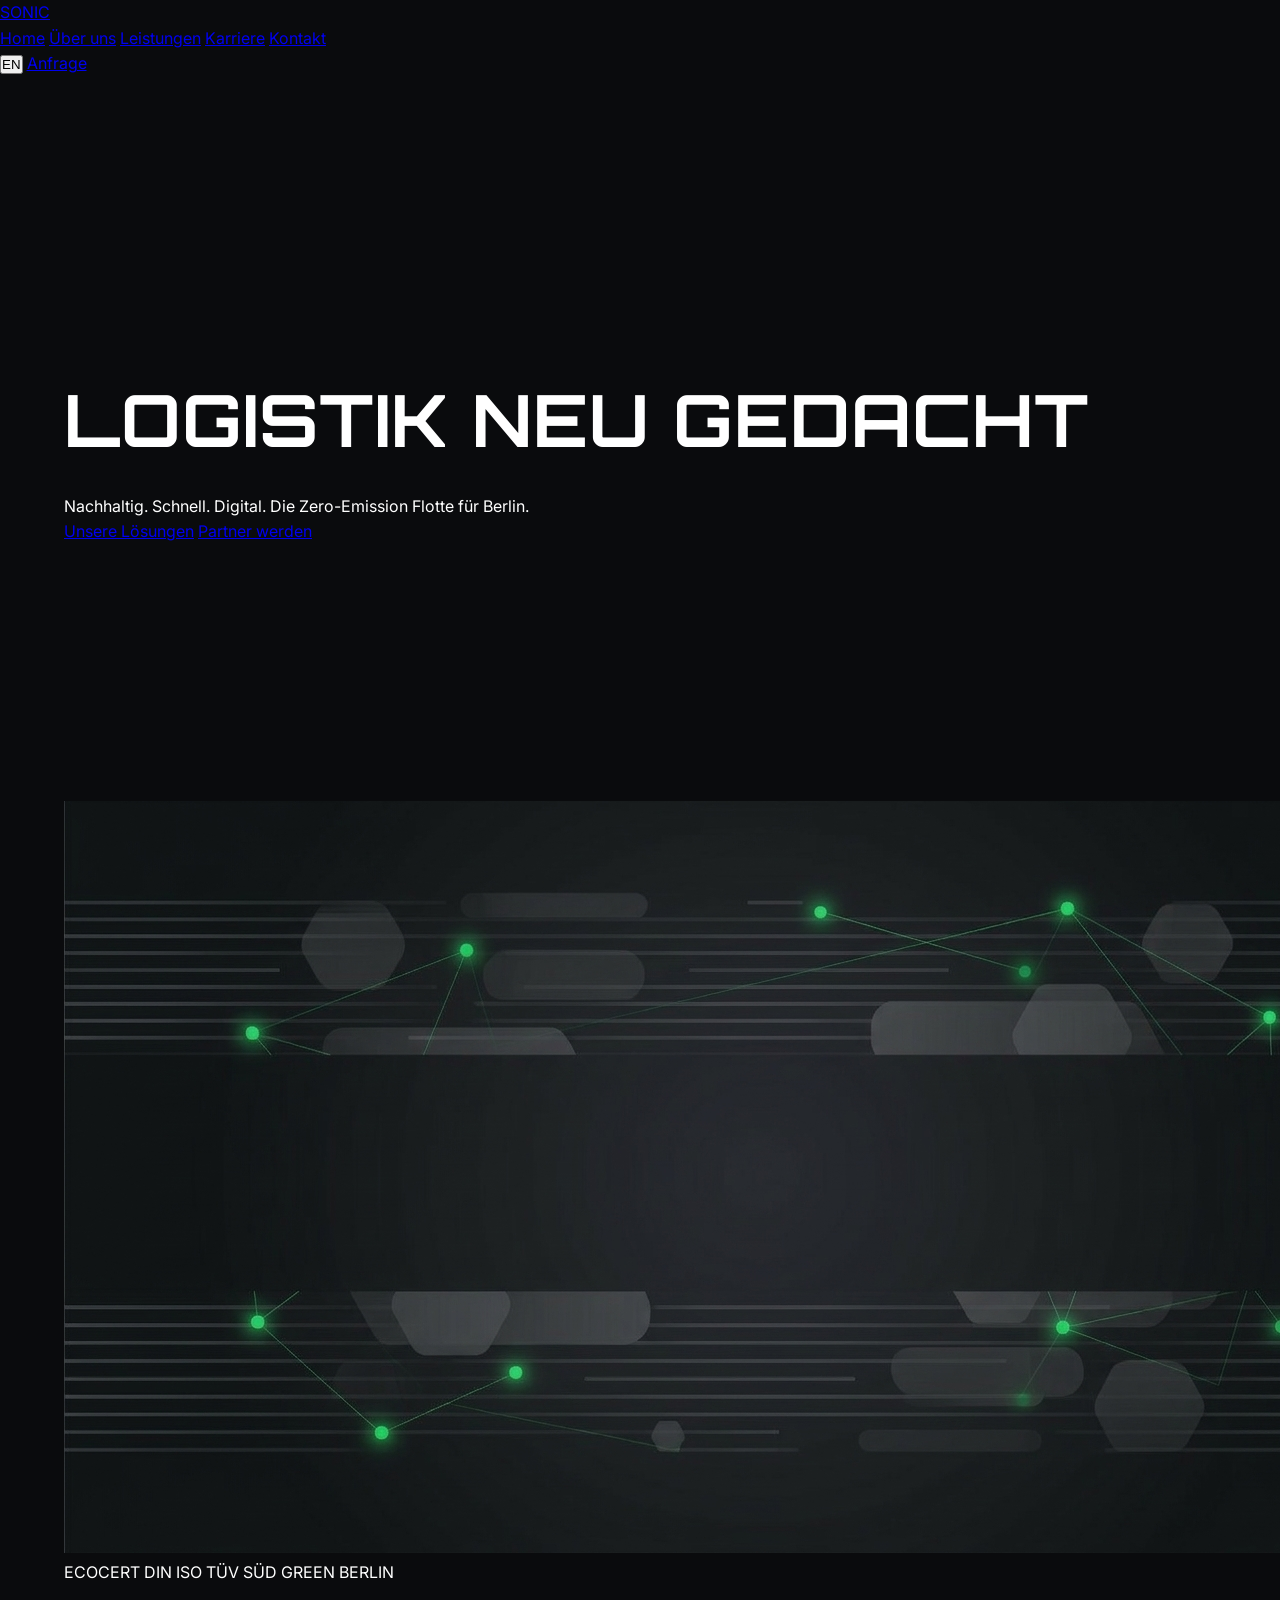
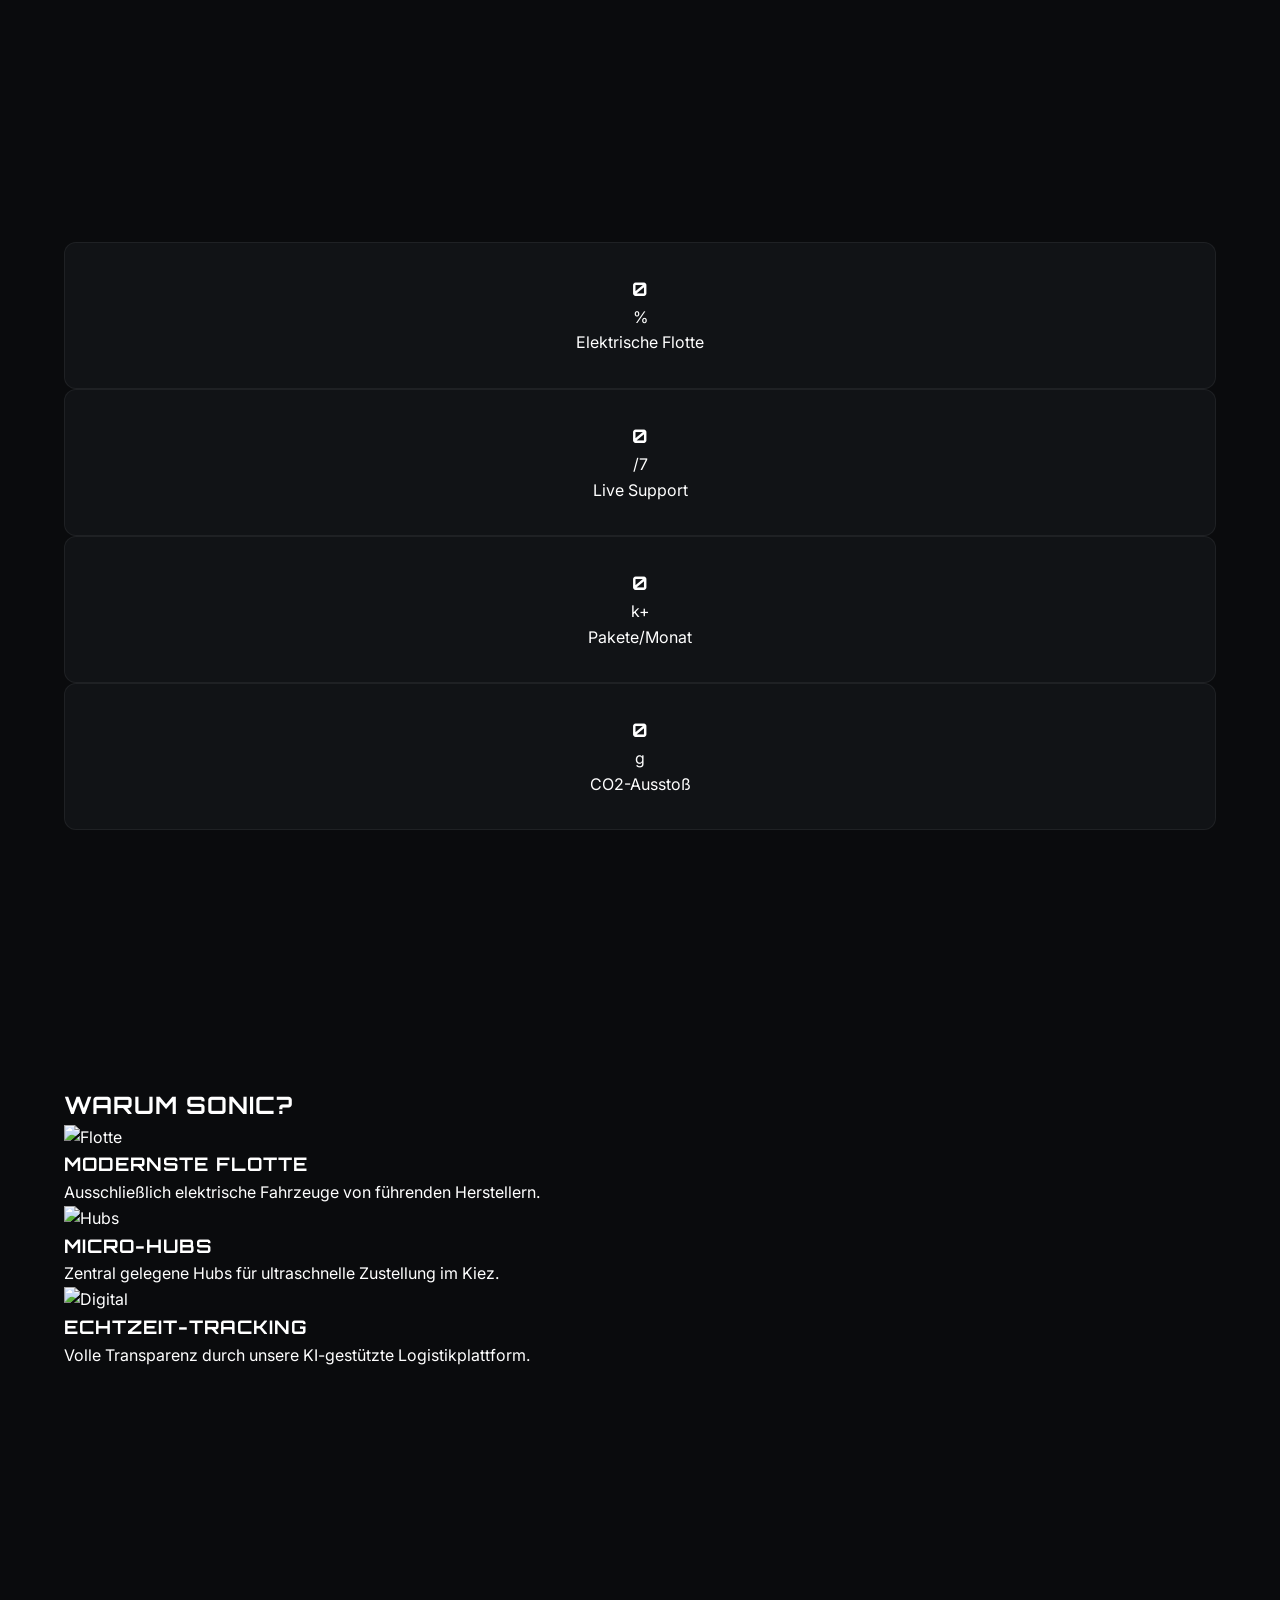
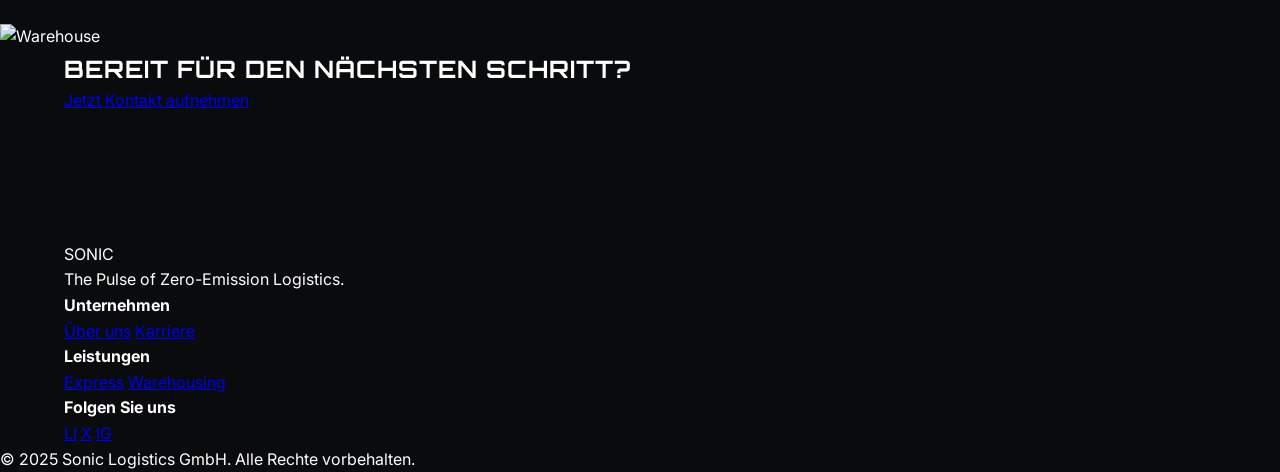
==== commit c2a9c41e: "Update print statement from 'Hello' to 'Goodbye'" ====
--- a/index.html
+++ b/index.html
@@ -1,5 +1,4 @@
 <!DOCTYPE html>
-<html lang="de"><!DOCTYPE html>
 <html lang="de">
 <head>
     <meta charset="UTF-8">
@@ -55,7 +54,6 @@
                 <div class="logo-cloud">
                     <img src="Trust & Certification Bar Background.png" alt="Trust" class="trust-bg">
                     <div class="logos">
-                        <!-- Placeholder logos for premium feel -->
                         <span class="trust-logo">ECOCERT</span>
                         <span class="trust-logo">DIN ISO</span>
                         <span class="trust-logo">TÜV SÜD</span>
@@ -156,517 +154,3 @@
     <script src="script.js"></script>
 </body>
 </html>
-<head>
-  <meta charset="UTF-8">
-  <meta name="viewport" content="width=device-width, initial-scale=1.0">
-  <title>SONIC Logistics — Die Zukunft der KEP-Logistik</title>
-  <meta name="description" content="Sonic Logistics: Nachhaltige, elektrische Last-Mile-Logistik in Berlin. 100% E-Flotte, intelligente Routenplanung, zuverlässige Zustellung.">
-  <link rel="preconnect" href="https://fonts.googleapis.com">
-  <link rel="preconnect" href="https://fonts.gstatic.com" crossorigin>
-  <link href="https://fonts.googleapis.com/css2?family=Orbitron:wght@400;500;600;700;800;900&family=Inter:wght@300;400;500;600;700;800&display=swap" rel="stylesheet">
-  <link rel="stylesheet" href="styles.css">
-</head>
-<body>
-
-  <canvas id="particleCanvas"></canvas>
-  <!-- Floating orbs -->
-  <div class="orb orb-1"></div>
-  <div class="orb orb-2"></div>
-  <div class="orb orb-3"></div>
-
-  <!-- ═══ NAVIGATION ═══ -->
-  <nav id="navbar">
-    <div class="nav-container">
-      <a href="#hero" class="nav-logo">
-        <img src="sonic-logo.png" alt="Sonic Logistics" class="logo-img">
-      </a>
-      <ul class="nav-links" id="navLinks">
-        <li><a href="#services" data-i18n="nav_services">Services</a></li>
-        <li><a href="#tech" data-i18n="nav_tech">Technologie</a></li>
-        <li><a href="#fleet" data-i18n="nav_fleet">Unsere Flotte</a></li>
-        <li><a href="#platform" data-i18n="nav_platform">Plattform</a></li>
-        <li><a href="#about" data-i18n="nav_about">Unternehmen</a></li>
-        <li><a href="#contact" data-i18n="nav_contact">Kontakt</a></li>
-      </ul>
-      <div class="nav-right">
-        <a href="#contact" class="nav-cta">
-          <span class="cta-pulse"></span>
-          <span data-i18n="nav_cta">Angebot Anfordern</span>
-        </a>
-        <!-- Language toggle -->
-        <button class="lang-toggle" id="langToggle" aria-label="Switch language">
-          <span class="lang-option active" data-lang="de">DE</span>
-          <span class="lang-divider">/</span>
-          <span class="lang-option" data-lang="en">EN</span>
-        </button>
-      </div>
-      <button class="hamburger" id="hamburger" aria-label="Menü">
-        <span></span><span></span><span></span>
-      </button>
-    </div>
-  </nav>
-
-  <!-- ═══ HERO ═══ -->
-  <section id="hero">
-    <div class="hero-grid-bg"></div>
-    <div class="hero-content">
-      <div class="hero-left">
-        <div class="hero-label animate-in">
-          <span class="label-dot"></span>
-          Sonic Logistics
-        </div>
-        <h1 class="animate-in">
-          <span class="hero-line glitch-text" data-text="DIE ZUKUNFT DER" data-i18n="hero_line1">DIE ZUKUNFT DER</span>
-          <span class="hero-line" data-i18n="hero_line2">KEP-LOGISTIK:</span>
-          <span class="hero-line hero-highlight" data-i18n="hero_line3">SCHNELLER.</span>
-          <span class="hero-line hero-highlight" data-i18n="hero_line4">GRÜNER.</span>
-          <span class="hero-line hero-highlight" id="typedText">SONIC.</span>
-        </h1>
-        <p class="hero-sub animate-in" data-i18n="hero_sub">Der Enterprise-Partner für effiziente, skalierbare, CO₂-neutrale Logistiklösungen in der urbanen Welt.</p>
-        <div class="hero-actions animate-in">
-          <a href="#contact" class="btn-futuristic magnetic-btn">
-            <span data-i18n="hero_cta1">Kostenloses Angebot Anfordern</span>
-            <span class="btn-glow"></span>
-          </a>
-          <a href="#fleet" class="btn-ghost magnetic-btn">
-            <span data-i18n="hero_cta2">Flotte Entdecken →</span>
-          </a>
-        </div>
-
-        <div class="hero-hud-row animate-in">
-          <div class="hud-chip">
-            <svg width="18" height="18" viewBox="0 0 24 24" fill="none" stroke="currentColor" stroke-width="2"><path d="M13 2L3 14h9l-1 8 10-12h-9l1-8z"/></svg>
-            <span data-i18n="chip1">100% Elektrisch</span>
-          </div>
-          <div class="hud-chip">
-            <svg width="18" height="18" viewBox="0 0 24 24" fill="none" stroke="currentColor" stroke-width="2"><path d="M12 22s8-4 8-10V5l-8-3-8 3v7c0 6 8 10 8 10z"/></svg>
-            <span data-i18n="chip2">Zuverlässig</span>
-          </div>
-          <div class="hud-chip">
-            <svg width="18" height="18" viewBox="0 0 24 24" fill="none" stroke="currentColor" stroke-width="2"><path d="M12 3v19M5 12h14"/><circle cx="12" cy="3" r="1"/></svg>
-            <span data-i18n="chip3">Nachhaltig</span>
-          </div>
-        </div>
-      </div>
-
-      <div class="hero-right">
-        <div class="hud-panel hud-panel-1 animate-in tilt-card">
-          <div class="neon-border"></div>
-          <div class="hud-panel-header">
-            <span class="hud-dot green"></span>
-            <span data-i18n="hud1_title">Tägliche CO₂-Einsparung</span>
-          </div>
-          <div class="hud-panel-value">15 <span class="hud-unit" data-i18n="hud1_unit">Tonnen</span></div>
-          <div class="hud-bar"><div class="hud-bar-fill" style="width: 87%"></div></div>
-        </div>
-
-        <div class="hud-panel hud-panel-2 animate-in tilt-card">
-          <div class="neon-border"></div>
-          <div class="hud-panel-header">
-            <span class="hud-dot cyan"></span>
-            <span data-i18n="hud2_title">Netzwerk-Pünktlichkeit</span>
-          </div>
-          <div class="hud-panel-value"><span class="counter" data-target="99.2" data-decimals="1">0</span><span class="hud-unit">%</span></div>
-          <div class="hud-sparkline">
-            <svg viewBox="0 0 120 30" class="sparkline-svg">
-              <polyline points="0,25 10,22 20,18 30,20 40,15 50,12 60,14 70,8 80,10 90,6 100,8 110,5 120,3" fill="none" stroke="var(--accent)" stroke-width="2"/>
-              <polyline points="0,25 10,22 20,18 30,20 40,15 50,12 60,14 70,8 80,10 90,6 100,8 110,5 120,3" fill="url(#sparkGrad)" stroke="none"/>
-              <defs><linearGradient id="sparkGrad" x1="0" y1="0" x2="0" y2="1"><stop offset="0%" stop-color="var(--accent)" stop-opacity="0.3"/><stop offset="100%" stop-color="var(--accent)" stop-opacity="0"/></linearGradient></defs>
-            </svg>
-          </div>
-        </div>
-
-        <div class="hud-panel hud-panel-3 animate-in tilt-card">
-          <div class="neon-border"></div>
-          <div class="hud-panel-header">
-            <span class="hud-dot green"></span>
-            <span data-i18n="hud3_title">Zustellungen pro Tag</span>
-          </div>
-          <div class="hud-panel-value"><span class="counter" data-target="500" data-decimals="0">0</span><span class="hud-unit">+</span></div>
-        </div>
-
-        <div class="hero-image-float">
-          <img src="hero-van.png" alt="Sonic Logistics Elektro-Transporter" class="hero-van-img">
-        </div>
-      </div>
-    </div>
-  </section>
-
-  <!-- ═══ TICKER ═══ -->
-  <div class="ticker-bar">
-    <div class="ticker-track">
-      <div class="ticker-content">
-        <span class="ticker-item"><span class="ticker-dot"></span> <span data-i18n="tick1">15+ Mercedes eVans im Einsatz</span></span>
-        <span class="ticker-item"><span class="ticker-dot"></span> <span data-i18n="tick2">50+ Postleitzahlen in Berlin</span></span>
-        <span class="ticker-item"><span class="ticker-dot"></span> <span data-i18n="tick3">500+ Zustellungen täglich</span></span>
-        <span class="ticker-item"><span class="ticker-dot"></span> <span data-i18n="tick4">0g CO₂-Emissionen</span></span>
-        <span class="ticker-item"><span class="ticker-dot"></span> <span data-i18n="tick5">99.2% Pünktlichkeitsrate</span></span>
-        <span class="ticker-item"><span class="ticker-dot"></span> <span data-i18n="tick6">DPD & DHL Partner</span></span>
-        <span class="ticker-item"><span class="ticker-dot"></span> <span data-i18n="tick1">15+ Mercedes eVans im Einsatz</span></span>
-        <span class="ticker-item"><span class="ticker-dot"></span> <span data-i18n="tick2">50+ Postleitzahlen in Berlin</span></span>
-        <span class="ticker-item"><span class="ticker-dot"></span> <span data-i18n="tick3">500+ Zustellungen täglich</span></span>
-        <span class="ticker-item"><span class="ticker-dot"></span> <span data-i18n="tick4">0g CO₂-Emissionen</span></span>
-        <span class="ticker-item"><span class="ticker-dot"></span> <span data-i18n="tick5">99.2% Pünktlichkeitsrate</span></span>
-        <span class="ticker-item"><span class="ticker-dot"></span> <span data-i18n="tick6">DPD & DHL Partner</span></span>
-      </div>
-    </div>
-  </div>
-
-  <!-- ═══ SERVICES ═══ -->
-  <section id="services">
-    <div class="container">
-      <div class="section-header animate-in">
-        <div class="section-tag-futuristic">
-          <span class="tag-bracket">[</span> <span data-i18n="svc_tag">UNSERE DIENSTLEISTUNGEN</span> <span class="tag-bracket">]</span>
-        </div>
-        <h2 data-i18n="svc_title">Logistik-<span class="text-glow">Lösungen</span></h2>
-        <p class="section-sub" data-i18n="svc_sub">Maßgeschneiderte Zustelllösungen für Unternehmen und Privatkunden in ganz Berlin.</p>
-      </div>
-
-      <div class="services-cards">
-        <div class="futuristic-card tilt-card animate-in">
-          <div class="card-scan-line"></div>
-          <div class="card-icon-hex">
-            <svg width="28" height="28" viewBox="0 0 24 24" fill="none" stroke="var(--accent)" stroke-width="1.5"><rect x="1" y="6" width="22" height="12" rx="2"/><path d="M1 10h22"/></svg>
-          </div>
-          <h3 data-i18n="svc1_title">Kurier & Paketzustellung</h3>
-          <p data-i18n="svc1_desc">Express- und Standardzustellung für Pakete aller Größen. Same-Day-Delivery in Berlin — zuverlässig und emissionsfrei.</p>
-          <div class="card-metrics">
-            <div class="metric"><span class="metric-val counter" data-target="500" data-decimals="0">0</span><span class="metric-label">/ Tag</span></div>
-            <div class="metric"><span class="metric-val">Same-Day</span><span class="metric-label">Express</span></div>
-          </div>
-        </div>
-
-        <div class="futuristic-card card-featured tilt-card animate-in">
-          <div class="card-scan-line"></div>
-          <div class="card-icon-hex">
-            <svg width="28" height="28" viewBox="0 0 24 24" fill="none" stroke="var(--accent)" stroke-width="1.5"><path d="M1 6v16l7-4 8 4 7-4V2l-7 4-8-4-7 4z"/><path d="M8 2v16M16 6v16"/></svg>
-          </div>
-          <h3 data-i18n="svc2_title">Last-Mile für Unternehmen</h3>
-          <p data-i18n="svc2_desc">Dedizierte e-Flotte für Ihre Logistik. Als Partner von DPD & DHL liefern wir in über 50 Postleitzahlgebieten Berlins.</p>
-          <div class="card-metrics">
-            <div class="metric"><span class="metric-val">DPD</span><span class="metric-label">Partner</span></div>
-            <div class="metric"><span class="metric-val">DHL</span><span class="metric-label">Partner</span></div>
-          </div>
-        </div>
-
-        <div class="futuristic-card tilt-card animate-in">
-          <div class="card-scan-line"></div>
-          <div class="card-icon-hex">
-            <svg width="28" height="28" viewBox="0 0 24 24" fill="none" stroke="var(--accent)" stroke-width="1.5"><circle cx="12" cy="12" r="10"/><path d="M12 6v6l4 2"/></svg>
-          </div>
-          <h3 data-i18n="svc3_title">Fahrzeugtransfer & Sondertransporte</h3>
-          <p data-i18n="svc3_desc">Professioneller Fahrzeugtransport und Sonderzustellungen. Lebensmittellieferung, Möbeltransport und mehr.</p>
-          <div class="card-metrics">
-            <div class="metric"><span class="metric-val" data-i18n="svc3_m1v">Ganz DE</span><span class="metric-label" data-i18n="svc3_m1l">Reichweite</span></div>
-            <div class="metric"><span class="metric-val">24/7</span><span class="metric-label">Service</span></div>
-          </div>
-        </div>
-      </div>
-    </div>
-  </section>
-
-  <!-- ═══ TECHNOLOGY ═══ -->
-  <section id="tech">
-    <div class="container">
-      <div class="tech-layout">
-        <div class="tech-visual animate-in">
-          <div class="tech-image-frame">
-            <div class="frame-corner tl"></div>
-            <div class="frame-corner tr"></div>
-            <div class="frame-corner bl"></div>
-            <div class="frame-corner br"></div>
-            <img src="isometric-logistics.png" alt="Integriertes Urbanes Logistik-Ökosystem" class="tech-img">
-            <div class="tech-img-overlay"></div>
-            <div class="tech-label-float" data-i18n="tech_img_label">Integriertes Urbanes Logistik-Ökosystem</div>
-          </div>
-        </div>
-
-        <div class="tech-content animate-in">
-          <div class="section-tag-futuristic">
-            <span class="tag-bracket">[</span> <span data-i18n="tech_tag">WARUM SONIC</span> <span class="tag-bracket">]</span>
-          </div>
-          <h2 data-i18n="tech_title">Der <span class="text-glow">Sonic</span> Vorteil</h2>
-
-          <div class="infographic-stats">
-            <div class="info-stat">
-              <div class="info-stat-ring">
-                <svg viewBox="0 0 80 80"><circle cx="40" cy="40" r="34" fill="none" stroke="var(--border)" stroke-width="4"/><circle cx="40" cy="40" r="34" fill="none" stroke="var(--accent)" stroke-width="4" stroke-dasharray="213.6" stroke-dashoffset="27.8" stroke-linecap="round" class="ring-animated"/></svg>
-                <span class="ring-value">87%</span>
-              </div>
-              <div>
-                <strong data-i18n="stat1_title">CO₂-Reduktion</strong>
-                <span data-i18n="stat1_sub">vs. konventionelle Flotte</span>
-              </div>
-            </div>
-            <div class="info-stat">
-              <div class="info-stat-ring">
-                <svg viewBox="0 0 80 80"><circle cx="40" cy="40" r="34" fill="none" stroke="var(--border)" stroke-width="4"/><circle cx="40" cy="40" r="34" fill="none" stroke="var(--cyan)" stroke-width="4" stroke-dasharray="213.6" stroke-dashoffset="2.1" stroke-linecap="round" class="ring-animated"/></svg>
-                <span class="ring-value">99%</span>
-              </div>
-              <div>
-                <strong data-i18n="stat2_title">Pünktlichkeit</strong>
-                <span data-i18n="stat2_sub">Zuverlässige Zustellung</span>
-              </div>
-            </div>
-            <div class="info-stat">
-              <div class="info-stat-ring">
-                <svg viewBox="0 0 80 80"><circle cx="40" cy="40" r="34" fill="none" stroke="var(--border)" stroke-width="4"/><circle cx="40" cy="40" r="34" fill="none" stroke="var(--accent)" stroke-width="4" stroke-dasharray="213.6" stroke-dashoffset="0" stroke-linecap="round" class="ring-animated"/></svg>
-                <span class="ring-value">100%</span>
-              </div>
-              <div>
-                <strong data-i18n="stat3_title">Elektrisch</strong>
-                <span data-i18n="stat3_sub">Gesamte Flotte emissionsfrei</span>
-              </div>
-            </div>
-          </div>
-
-          <div class="tech-features">
-            <div class="tech-feat">
-              <span class="feat-num">01</span>
-              <div>
-                <strong data-i18n="feat1_title">Echtzeit-Tracking</strong>
-                <p data-i18n="feat1_desc">Live-Verfolgung jeder Sendung mit präzisen ETAs und Benachrichtigungen.</p>
-              </div>
-            </div>
-            <div class="tech-feat">
-              <span class="feat-num">02</span>
-              <div>
-                <strong data-i18n="feat2_title">Intelligente Routen</strong>
-                <p data-i18n="feat2_desc">Optimierte Routenplanung für schnellere und effizientere Zustellung.</p>
-              </div>
-            </div>
-            <div class="tech-feat">
-              <span class="feat-num">03</span>
-              <div>
-                <strong data-i18n="feat3_title">Berliner Expertise</strong>
-                <p data-i18n="feat3_desc">Wir kennen jede Straße, jede Abkürzung, jede Postleitzahl in Berlin.</p>
-              </div>
-            </div>
-          </div>
-        </div>
-      </div>
-    </div>
-  </section>
-
-  <!-- ═══ FLEET ═══ -->
-  <section id="fleet">
-    <div class="container">
-      <div class="section-header animate-in">
-        <div class="section-tag-futuristic">
-          <span class="tag-bracket">[</span> <span data-i18n="fleet_tag">UNSERE FLOTTE</span> <span class="tag-bracket">]</span>
-        </div>
-        <h2 data-i18n="fleet_title">Mercedes <span class="text-glow">e-Sprinter</span> Flotte</h2>
-        <p class="section-sub" data-i18n="fleet_sub">Modernste Elektro-Transporter für zuverlässige, emissionsfreie Zustellung.</p>
-      </div>
-
-      <div class="fleet-showcase animate-in">
-        <div class="fleet-image-wrap">
-          <div class="frame-corner tl"></div><div class="frame-corner tr"></div><div class="frame-corner bl"></div><div class="frame-corner br"></div>
-          <img src="fleet-electric.png" alt="Sonic Logistics elektrische Transporterflotte" class="fleet-img">
-          <div class="fleet-overlay"></div>
-        </div>
-        <div class="fleet-infographic">
-          <div class="fleet-stat-card tilt-card">
-            <div class="fleet-stat-icon">🔋</div>
-            <div class="fleet-stat-val counter" data-target="150" data-decimals="0">0</div>
-            <div class="fleet-stat-unit" data-i18n="fstat1">km Reichweite</div>
-          </div>
-          <div class="fleet-stat-card tilt-card">
-            <div class="fleet-stat-icon">📦</div>
-            <div class="fleet-stat-val counter" data-target="14" data-decimals="0">0</div>
-            <div class="fleet-stat-unit" data-i18n="fstat2">m³ Laderaum</div>
-          </div>
-          <div class="fleet-stat-card tilt-card">
-            <div class="fleet-stat-icon">⚡</div>
-            <div class="fleet-stat-val">0g</div>
-            <div class="fleet-stat-unit">CO₂ / km</div>
-          </div>
-          <div class="fleet-stat-card tilt-card">
-            <div class="fleet-stat-icon">🔧</div>
-            <div class="fleet-stat-val counter" data-target="99" data-decimals="0">0</div>
-            <div class="fleet-stat-unit" data-i18n="fstat4">% Verfügbarkeit</div>
-          </div>
-        </div>
-      </div>
-    </div>
-  </section>
-
-  <!-- ═══ PLATFORM ═══ -->
-  <section id="platform">
-    <div class="container">
-      <div class="section-header animate-in">
-        <div class="section-tag-futuristic">
-          <span class="tag-bracket">[</span> <span data-i18n="plat_tag">PLATTFORM</span> <span class="tag-bracket">]</span>
-        </div>
-        <h2 data-i18n="plat_title">Für <span class="text-glow">Unternehmen</span> & Privatkunden</h2>
-      </div>
-      <div class="platform-grid">
-        <div class="platform-card tilt-card animate-in">
-          <div class="card-scan-line"></div>
-          <div class="platform-card-img"><img src="berlin-cityscape.png" alt="Berlin Coverage"></div>
-          <div class="platform-card-body">
-            <h3 data-i18n="plat1_title">Letzte Meile Berlin</h3>
-            <p data-i18n="plat1_desc">50+ Postleitzahlen abgedeckt. Schnelle, zuverlässige Zustellung in ganz Berlin.</p>
-          </div>
-        </div>
-        <div class="platform-card tilt-card animate-in">
-          <div class="card-scan-line"></div>
-          <div class="platform-card-img"><img src="isometric-logistics.png" alt="Smart Logistics"></div>
-          <div class="platform-card-body">
-            <h3 data-i18n="plat2_title">Nachhaltige Logistik</h3>
-            <p data-i18n="plat2_desc">Jede Zustellung ist klimaneutral. Null Emissionen, maximale Effizienz.</p>
-          </div>
-        </div>
-        <div class="platform-card tilt-card animate-in">
-          <div class="card-scan-line"></div>
-          <div class="platform-card-img"><img src="fleet-electric.png" alt="E-Fleet"></div>
-          <div class="platform-card-body">
-            <h3 data-i18n="plat3_title">Express & Sondertransporte</h3>
-            <p data-i18n="plat3_desc">Same-Day, Möbel, Lebensmittel, Fahrzeugtransfer — alles aus einer Hand.</p>
-          </div>
-        </div>
-      </div>
-    </div>
-  </section>
-
-  <!-- ═══ CERTIFICATIONS ═══ -->
-  <section id="certs">
-    <div class="container">
-      <div class="certs-bar animate-in">
-        <div class="certs-label" data-i18n="certs_label">Vertrauenswürdige Partnerschaften & Zertifizierungen</div>
-        <div class="certs-logos">
-          <div class="cert-badge">📦 DPD Partner</div>
-          <div class="cert-badge">📦 DHL Partner</div>
-          <div class="cert-badge">🌿 CO₂ Neutral</div>
-          <div class="cert-badge">✅ TÜV Geprüft</div>
-          <div class="cert-badge">🔒 DSGVO Konform</div>
-        </div>
-      </div>
-    </div>
-  </section>
-
-  <!-- ═══ ABOUT ═══ -->
-  <section id="about">
-    <div class="container">
-      <div class="about-futuristic">
-        <div class="about-content animate-in">
-          <div class="section-tag-futuristic"><span class="tag-bracket">[</span> <span data-i18n="about_tag">UNTERNEHMEN</span> <span class="tag-bracket">]</span></div>
-          <h2 data-i18n="about_title">Über <span class="text-glow">Sonic Logistics</span></h2>
-          <p data-i18n="about_p1">Gegründet von <strong>Suay Erol Selalmaz</strong> in Berlin-Charlottenburg, steht Sonic Logistics für die nächste Generation urbaner Logistik.</p>
-          <p data-i18n="about_p2">Als offizieller Zustellpartner von <strong>DPD</strong> und <strong>DHL</strong> betreiben wir eine rein elektrische Mercedes-Flotte und liefern in über 50 Postleitzahlgebieten Berlins — schnell, zuverlässig und emissionsfrei.</p>
-          <div class="about-timeline">
-            <div class="timeline-item"><div class="timeline-dot"></div><div class="timeline-content"><span class="timeline-year" data-i18n="tl1_year">Gründung</span><p data-i18n="tl1_text">Start in Berlin-Charlottenburg mit Vision für grüne Logistik</p></div></div>
-            <div class="timeline-item"><div class="timeline-dot"></div><div class="timeline-content"><span class="timeline-year" data-i18n="tl2_year">Partnerschaft</span><p data-i18n="tl2_text">Offizielle Last-Mile Partnerschaft mit DPD & DHL</p></div></div>
-            <div class="timeline-item"><div class="timeline-dot"></div><div class="timeline-content"><span class="timeline-year" data-i18n="tl3_year">Heute</span><p data-i18n="tl3_text">15+ Mercedes eVans, 50+ PLZ, 500+ Zustellungen/Tag</p></div></div>
-          </div>
-        </div>
-        <div class="about-stats-col animate-in">
-          <div class="mega-stat tilt-card"><span class="mega-num counter" data-target="500" data-decimals="0">0</span><span class="mega-suffix">+</span><span class="mega-label" data-i18n="mega1">Zustellungen / Tag</span></div>
-          <div class="mega-stat tilt-card"><span class="mega-num counter" data-target="50" data-decimals="0">0</span><span class="mega-suffix">+</span><span class="mega-label" data-i18n="mega2">PLZ-Gebiete Berlin</span></div>
-          <div class="mega-stat tilt-card"><span class="mega-num">0g</span><span class="mega-label" data-i18n="mega3">CO₂ pro Zustellung</span></div>
-          <div class="mega-stat tilt-card"><span class="mega-num counter" data-target="98" data-decimals="0">0</span><span class="mega-suffix">%</span><span class="mega-label" data-i18n="mega4">Pünktlichkeit</span></div>
-        </div>
-      </div>
-    </div>
-  </section>
-
-  <!-- ═══ CAREERS ═══ -->
-  <section id="careers">
-    <div class="container">
-      <div class="section-header animate-in">
-        <div class="section-tag-futuristic"><span class="tag-bracket">[</span> <span data-i18n="career_tag">KARRIERE</span> <span class="tag-bracket">]</span></div>
-        <h2 data-i18n="career_title">Werde Teil der <span class="text-glow">Zukunft</span></h2>
-        <p class="section-sub" data-i18n="career_sub">Wir suchen zuverlässige Fahrer:innen für unser wachsendes Team in Berlin.</p>
-      </div>
-      <div class="careers-grid">
-        <div class="career-card-futuristic tilt-card animate-in">
-          <div class="card-scan-line"></div>
-          <div class="career-badge" data-i18n="job1_type">Vollzeit</div>
-          <h3 data-i18n="job1_title">Zusteller:in (m/w/d)</h3>
-          <p data-i18n="job1_desc">Festanstellung, 40h/Woche. Faires Gehalt, Mercedes eVan, alle Benefits.</p>
-          <div class="career-tags"><span>📍 Berlin</span><span>⏰ 40h</span><span>🚐 eVan</span></div>
-          <a href="#contact" class="btn-ghost btn-ghost-sm"><span data-i18n="job_apply">Jetzt Bewerben →</span></a>
-        </div>
-        <div class="career-card-futuristic tilt-card animate-in">
-          <div class="card-scan-line"></div>
-          <div class="career-badge career-badge-alt" data-i18n="job2_type">Teilzeit</div>
-          <h3 data-i18n="job2_title">Zusteller:in (m/w/d)</h3>
-          <p data-i18n="job2_desc">Flexible Arbeitszeiten, 20h/Woche. Perfekt für Studierende.</p>
-          <div class="career-tags"><span>📍 Berlin</span><span>⏰ 20h</span><span>🚐 eVan</span></div>
-          <a href="#contact" class="btn-ghost btn-ghost-sm"><span data-i18n="job_apply">Jetzt Bewerben →</span></a>
-        </div>
-        <div class="career-card-futuristic tilt-card animate-in">
-          <div class="card-scan-line"></div>
-          <div class="career-badge career-badge-mini">Minijob</div>
-          <h3 data-i18n="job3_title">Zusteller:in (m/w/d)</h3>
-          <p data-i18n="job3_desc">Bis zu €520/Monat, flexible Einsätze. Idealer Einstieg.</p>
-          <div class="career-tags"><span>📍 Berlin</span><span>⏰ Flexibel</span><span>🚐 eVan</span></div>
-          <a href="#contact" class="btn-ghost btn-ghost-sm"><span data-i18n="job_apply">Jetzt Bewerben →</span></a>
-        </div>
-      </div>
-    </div>
-  </section>
-
-  <!-- ═══ CONTACT ═══ -->
-  <section id="contact">
-    <div class="container">
-      <div class="contact-futuristic">
-        <div class="contact-left animate-in">
-          <div class="section-tag-futuristic"><span class="tag-bracket">[</span> <span data-i18n="contact_tag">KONTAKT</span> <span class="tag-bracket">]</span></div>
-          <h2 data-i18n="contact_title">Lassen Sie uns <span class="text-glow">sprechen</span></h2>
-          <p data-i18n="contact_sub">Ob B2B-Partnerschaft, persönliche Lieferung oder Karriere — wir sind für Sie da.</p>
-          <div class="contact-info-list">
-            <div class="contact-info-item"><div class="contact-info-icon">📍</div><div><strong data-i18n="ci1_title">Standort</strong><br><span>Berlin-Charlottenburg, Deutschland</span></div></div>
-            <div class="contact-info-item"><div class="contact-info-icon">📧</div><div><strong>E-Mail</strong><br><span>info@sonic-logistics.de</span></div></div>
-            <div class="contact-info-item"><div class="contact-info-icon">📞</div><div><strong data-i18n="ci3_title">Telefon</strong><br><span>+49 (0) 30 — XXX XXXX</span></div></div>
-            <div class="contact-info-item"><div class="contact-info-icon">🕐</div><div><strong data-i18n="ci4_title">Öffnungszeiten</strong><br><span data-i18n="ci4_val">Mo — Fr: 07:00 – 19:00</span></div></div>
-          </div>
-        </div>
-        <div class="contact-form-futuristic tilt-card animate-in">
-          <div class="card-scan-line"></div>
-          <div class="neon-border"></div>
-          <form id="contactForm">
-            <h3 data-i18n="form_title">Nachricht Senden</h3>
-            <div class="form-row">
-              <div class="form-group"><label for="name">Name</label><input type="text" id="name" placeholder="Max Mustermann" required></div>
-              <div class="form-group"><label for="email">E-Mail</label><input type="email" id="email" placeholder="max@firma.de" required></div>
-            </div>
-            <div class="form-group">
-              <label for="subject" data-i18n="form_subject_label">Betreff</label>
-              <select id="subject" required>
-                <option value="" disabled selected data-i18n="form_select">Thema wählen…</option>
-                <option value="b2b" data-i18n="form_opt1">B2B Partnerschaft</option>
-                <option value="b2c" data-i18n="form_opt2">Lieferung buchen</option>
-                <option value="quote" data-i18n="form_opt3">Angebot anfordern</option>
-                <option value="career" data-i18n="form_opt4">Bewerbung</option>
-                <option value="other" data-i18n="form_opt5">Sonstiges</option>
-              </select>
-            </div>
-            <div class="form-group"><label for="message" data-i18n="form_msg_label">Nachricht</label><textarea id="message" rows="4" placeholder="" data-i18n-placeholder="form_msg_ph" required></textarea></div>
-            <button type="submit" class="btn-futuristic btn-full magnetic-btn"><span data-i18n="form_submit">Nachricht Senden →</span><span class="btn-glow"></span></button>
-          </form>
-        </div>
-      </div>
-    </div>
-  </section>
-
-  <!-- ═══ FOOTER ═══ -->
-  <footer id="footer">
-    <div class="container">
-      <div class="footer-futuristic">
-        <div class="footer-brand">
-          <a href="#hero" class="nav-logo"><img src="sonic-logo.png" alt="Sonic Logistics" class="logo-img"></a>
-          <p data-i18n="footer_desc">Die Zukunft der nachhaltigen Last-Mile-Logistik in Berlin.</p>
-        </div>
-        <div class="footer-col"><h4>Navigation</h4><ul><li><a href="#services">Services</a></li><li><a href="#tech" data-i18n="nav_tech">Technologie</a></li><li><a href="#fleet" data-i18n="nav_fleet">Unsere Flotte</a></li><li><a href="#about" data-i18n="nav_about">Unternehmen</a></li></ul></div>
-        <div class="footer-col"><h4>Services</h4><ul><li><a href="#services" data-i18n="f_svc1">Kurier & Pakete</a></li><li><a href="#services" data-i18n="f_svc2">Last-Mile B2B</a></li><li><a href="#services" data-i18n="f_svc3">Express Kurier</a></li><li><a href="#services" data-i18n="f_svc4">Fahrzeugtransfer</a></li></ul></div>
-        <div class="footer-col"><h4 data-i18n="f_legal">Rechtliches</h4><ul><li><a href="#">Impressum</a></li><li><a href="#" data-i18n="f_privacy">Datenschutz</a></li><li><a href="#">AGB</a></li></ul></div>
-      </div>
-      <div class="footer-bottom"><p>&copy; 2026 Sonic Logistics — Kurierdienst Suay Erol Selalmaz. <span data-i18n="footer_rights">Alle Rechte vorbehalten.</span></p></div>
-    </div>
-  </footer>
-
-  <script src="script.js"></script>
-</body>
-</html>
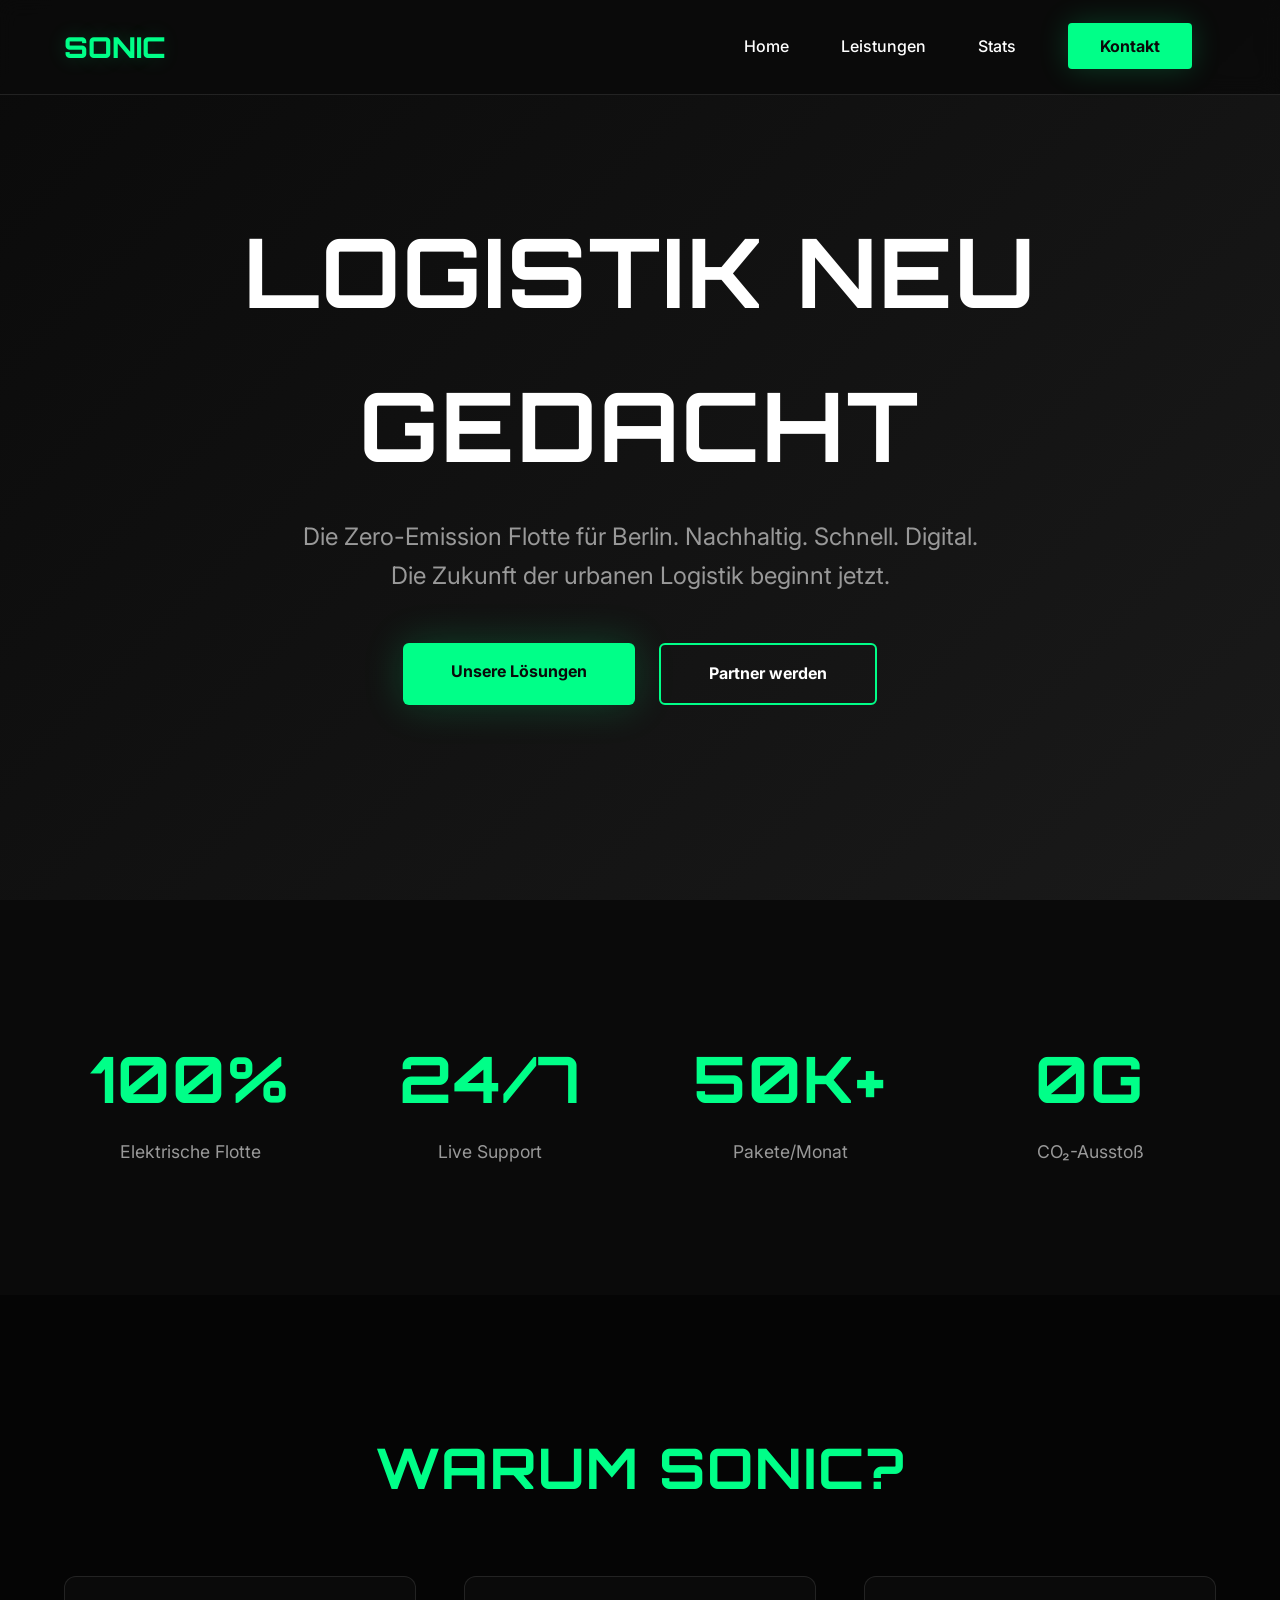
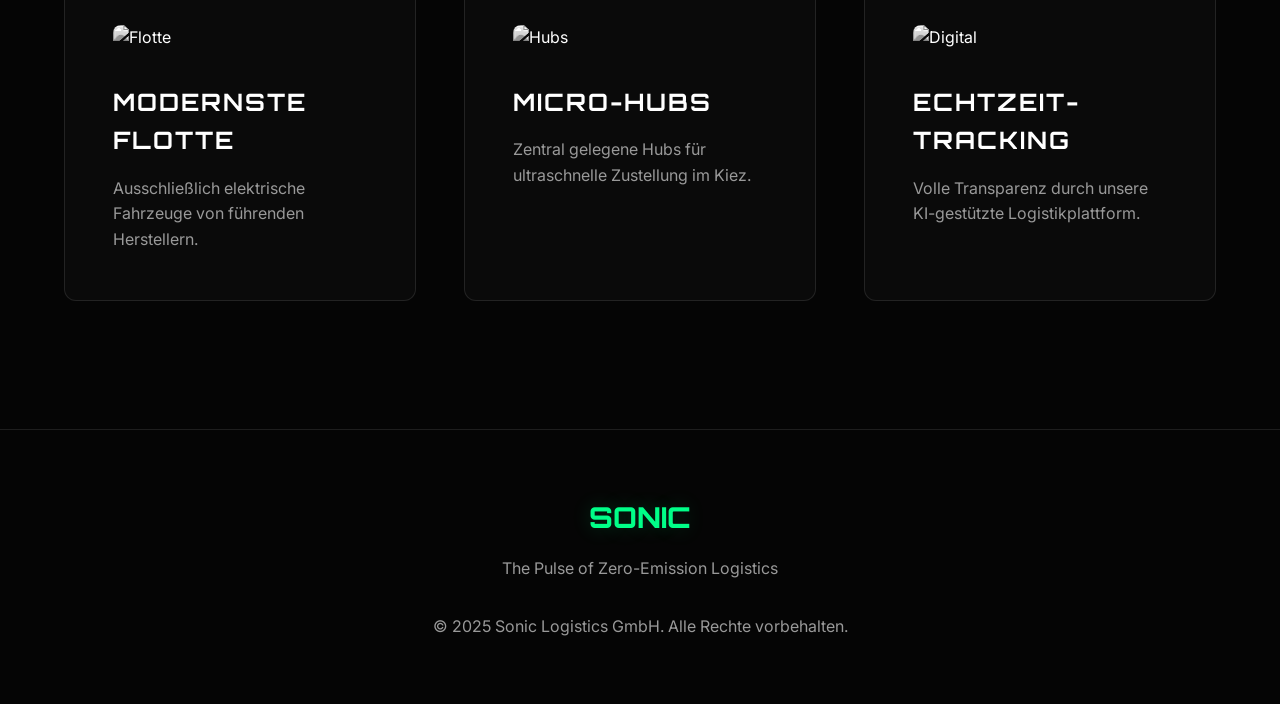
==== commit a3ce7d0f: "Revise HTML structure and styles for Sonic LogisticsComplete rewrite: Premium self-contained website" ====
--- a/index.html
+++ b/index.html
@@ -1,156 +1,337 @@
 <!DOCTYPE html>
 <html lang="de">
 <head>
-    <meta charset="UTF-8">
-    <meta name="viewport" content="width=device-width, initial-scale=1.0">
-    <title>Sonic Logistics GmbH | Die Zukunft der Logistik</title>
-    <link rel="stylesheet" href="styles.css">
-    <link rel="preconnect" href="https://fonts.googleapis.com">
-    <link rel="preconnect" href="https://fonts.gstatic.com" crossorigin>
-    <link href="https://fonts.googleapis.com/css2?family=Inter:wght@400;500;600&family=Orbitron:wght@700&display=swap" rel="stylesheet">
+<meta charset="UTF-8">
+<meta name="viewport" content="width=device-width, initial-scale=1.0">
+<title>Sonic Logistics | Premium Zero-Emission Logistics in Berlin</title>
+<link rel="preconnect" href="https://fonts.googleapis.com">
+<link rel="preconnect" href="https://fonts.gstatic.com" crossorigin>
+<link href="https://fonts.googleapis.com/css2?family=Inter:wght@300;400;500;600;700&family=Orbitron:wght@600;700;800&display=swap" rel="stylesheet">
+<style>
+:root {
+  --dark: #0a0a0a;
+  --darker: #050505;
+  --accent: #00ff88;
+  --accent-dim: #00ff8833;
+  --white: #ffffff;
+  --grey: #999;
+  --grey-dark: #333;
+}
+
+* {
+  margin: 0;
+  padding: 0;
+  box-sizing: border-box;
+}
+
+html {
+  scroll-behavior: smooth;
+}
+
+body {
+  font-family: 'Inter', sans-serif;
+  background: var(--darker);
+  color: var(--white);
+  line-height: 1.6;
+  overflow-x: hidden;
+}
+
+h1, h2, h3 {
+  font-family: 'Orbitron', sans-serif;
+  text-transform: uppercase;
+  letter-spacing: 2px;
+}
+
+/* Navigation */
+nav {
+  position: fixed;
+  top: 0;
+  width: 100%;
+  background: rgba(10, 10, 10, 0.9);
+  backdrop-filter: blur(10px);
+  border-bottom: 1px solid rgba(255,255,255,0.1);
+  padding: 1.5rem 5%;
+  z-index: 1000;
+  display: flex;
+  justify-content: space-between;
+  align-items: center;
+}
+
+.logo {
+  font-family: 'Orbitron', sans-serif;
+  font-size: 1.8rem;
+  font-weight: 800;
+  color: var(--accent);
+  text-shadow: 0 0 20px var(--accent-dim);
+}
+
+nav a {
+  color: var(--white);
+  text-decoration: none;
+  margin: 0 1.5rem;
+  font-weight: 500;
+  transition: all 0.3s;
+}
+
+nav a:hover {
+  color: var(--accent);
+}
+
+.cta-btn {
+  background: var(--accent);
+  color: var(--dark);
+  padding: 0.8rem 2rem;
+  border-radius: 4px;
+  font-weight: 700;
+  box-shadow: 0 0 30px var(--accent-dim);
+  transition: all 0.4s;
+}
+
+.cta-btn:hover {
+  transform: translateY(-3px);
+  box-shadow: 0 0 50px var(--accent);
+}
+
+/* Hero Section */
+.hero {
+  height: 100vh;
+  display: flex;
+  align-items: center;
+  justify-content: center;
+  text-align: center;
+  position: relative;
+  background: linear-gradient(135deg, #0a0a0a 0%, #1a1a1a 100%);
+}
+
+.hero h1 {
+  font-size: clamp(3rem, 8vw, 6rem);
+  margin-bottom: 1rem;
+  animation: glow 2s ease-in-out infinite alternate;
+}
+
+@keyframes glow {
+  from { text-shadow: 0 0 20px #00ff8844, 0 0 40px #00ff8822; }
+  to { text-shadow: 0 0 30px #00ff88, 0 0 60px #00ff8844; }
+}
+
+.hero p {
+  font-size: clamp(1.1rem, 2vw, 1.5rem);
+  color: var(--grey);
+  max-width: 700px;
+  margin: 0 auto 3rem;
+}
+
+.hero-btns {
+  display: flex;
+  gap: 1.5rem;
+  justify-content: center;
+  flex-wrap: wrap;
+}
+
+.btn-primary {
+  background: var(--accent);
+  color: var(--dark);
+  padding: 1rem 3rem;
+  border-radius: 6px;
+  font-weight: 700;
+  text-decoration: none;
+  box-shadow: 0 0 40px var(--accent-dim);
+  transition: all 0.4s;
+  display: inline-block;
+}
+
+.btn-primary:hover {
+  transform: translateY(-5px);
+  box-shadow: 0 0 60px var(--accent);
+}
+
+.btn-secondary {
+  background: transparent;
+  color: var(--white);
+  padding: 1rem 3rem;
+  border: 2px solid var(--accent);
+  border-radius: 6px;
+  font-weight: 700;
+  text-decoration: none;
+  transition: all 0.4s;
+  display: inline-block;
+}
+
+.btn-secondary:hover {
+  background: var(--accent);
+  color: var(--dark);
+}
+
+/* Sections */
+section {
+  padding: 8rem 5%;
+}
+
+.section-title {
+  font-size: clamp(2rem, 5vw, 3.5rem);
+  text-align: center;
+  margin-bottom: 4rem;
+  color: var(--accent);
+}
+
+/* Stats */
+.stats {
+  background: var(--dark);
+  display: grid;
+  grid-template-columns: repeat(auto-fit, minmax(200px, 1fr));
+  gap: 3rem;
+  text-align: center;
+}
+
+.stat h3 {
+  font-size: 4rem;
+  color: var(--accent);
+  margin-bottom: 0.5rem;
+}
+
+.stat p {
+  color: var(--grey);
+  font-size: 1.1rem;
+}
+
+/* Features */
+.features {
+  display: grid;
+  grid-template-columns: repeat(auto-fit, minmax(350px, 1fr));
+  gap: 3rem;
+  max-width: 1400px;
+  margin: 0 auto;
+}
+
+.feature {
+  background: var(--dark);
+  padding: 3rem;
+  border: 1px solid rgba(255,255,255,0.1);
+  border-radius: 12px;
+  transition: all 0.5s;
+}
+
+.feature:hover {
+  border-color: var(--accent);
+  transform: translateY(-10px);
+  box-shadow: 0 10px 40px var(--accent-dim);
+}
+
+.feature img {
+  width: 100%;
+  height: 250px;
+  object-fit: cover;
+  border-radius: 8px;
+  margin-bottom: 2rem;
+  filter: grayscale(100%);
+  transition: 0.5s;
+}
+
+.feature:hover img {
+  filter: grayscale(0%);
+}
+
+.feature h3 {
+  margin-bottom: 1rem;
+  font-size: 1.5rem;
+}
+
+.feature p {
+  color: var(--grey);
+}
+
+/* Footer */
+footer {
+  background: var(--darker);
+  padding: 4rem 5%;
+  border-top: 1px solid rgba(255,255,255,0.1);
+  text-align: center;
+}
+
+footer p {
+  color: var(--grey);
+}
+
+@media (max-width: 768px) {
+  nav {
+    flex-direction: column;
+    gap: 1rem;
+  }
+  
+  .hero-btns {
+    flex-direction: column;
+  }
+}
+</style>
 </head>
-<body class="loading">
-    <div id="preloader"></div>
-
-    <nav class="glass-nav">
-        <div class="nav-container">
-            <a href="index.html" class="logo">SONIC</a>
-            <div class="nav-links">
-                <a href="index.html" class="active" data-i18n="nav-home">Home</a>
-                <a href="about.html" data-i18n="nav-about">Über uns</a>
-                <a href="services.html" data-i18n="nav-services">Leistungen</a>
-                <a href="careers.html" data-i18n="nav-careers">Karriere</a>
-                <a href="contact.html" data-i18n="nav-contact">Kontakt</a>
-            </div>
-            <div class="nav-actions">
-                <button id="lang-switch">EN</button>
-                <a href="contact.html#form" class="btn-primary" data-i18n="cta-quote">Anfrage</a>
-            </div>
-        </div>
-    </nav>
-
-    <main>
-        <section class="hero-fullscreen">
-            <video autoplay muted loop playsinline class="hero-video">
-                <source src="Animation Version !.mp4" type="video/mp4">
-            </video>
-            <div class="hero-overlay">
-                <div class="container">
-                    <h1 class="glitch reveal" data-text="Logistics Reimagined" data-i18n="hero-title">Logistik Neu Gedacht</h1>
-                    <p class="lead reveal" data-i18n="hero-subtitle">Nachhaltig. Schnell. Digital. Die Zero-Emission Flotte für Berlin.</p>
-                    <div class="hero-btns reveal">
-                        <a href="services.html" class="btn-primary magnetic" data-i18n="btn-explore">Unsere Lösungen</a>
-                        <a href="contact.html" class="btn-secondary magnetic" data-i18n="btn-contact">Partner werden</a>
-                    </div>
-                </div>
-            </div>
-            <div class="scroll-indicator">
-                <div class="mouse"></div>
-            </div>
-        </section>
-
-        <section class="trust-bar reveal">
-            <div class="container">
-                <div class="logo-cloud">
-                    <img src="Trust & Certification Bar Background.png" alt="Trust" class="trust-bg">
-                    <div class="logos">
-                        <span class="trust-logo">ECOCERT</span>
-                        <span class="trust-logo">DIN ISO</span>
-                        <span class="trust-logo">TÜV SÜD</span>
-                        <span class="trust-logo">GREEN BERLIN</span>
-                    </div>
-                </div>
-            </div>
-        </section>
-
-        <section class="kpi-section">
-            <div class="container grid-4">
-                <div class="kpi-card reveal">
-                    <h3 class="counter" data-target="100">0</h3>
-                    <span class="unit">%</span>
-                    <p data-i18n="kpi-electric">Elektrische Flotte</p>
-                </div>
-                <div class="kpi-card reveal">
-                    <h3 class="counter" data-target="24">0</h3>
-                    <span class="unit">/7</span>
-                    <p data-i18n="kpi-support">Live Support</p>
-                </div>
-                <div class="kpi-card reveal">
-                    <h3 class="counter" data-target="50">0</h3>
-                    <span class="unit">k+</span>
-                    <p data-i18n="kpi-packages">Pakete/Monat</p>
-                </div>
-                <div class="kpi-card reveal">
-                    <h3 class="counter" data-target="0">0</h3>
-                    <span class="unit">g</span>
-                    <p data-i18n="kpi-co2">CO2-Ausstoß</p>
-                </div>
-            </div>
-        </section>
-
-        <section class="features-grid">
-            <div class="container reveal">
-                <h2 class="section-title" data-i18n="features-title">Warum Sonic?</h2>
-                <div class="grid-3">
-                    <div class="feature-card magnetic">
-                        <img src="Electric Sprinter Fleet Cinematic.png" alt="Flotte" loading="lazy">
-                        <h3 data-i18n="feat-1-title">Modernste Flotte</h3>
-                        <p data-i18n="feat-1-desc">Ausschließlich elektrische Fahrzeuge von führenden Herstellern.</p>
-                    </div>
-                    <div class="feature-card magnetic">
-                        <img src="Berlin Micro-Hub Isometric Illustration.png" alt="Hubs" loading="lazy">
-                        <h3 data-i18n="feat-2-title">Micro-Hubs</h3>
-                        <p data-i18n="feat-2-desc">Zentral gelegene Hubs für ultraschnelle Zustellung im Kiez.</p>
-                    </div>
-                    <div class="feature-card magnetic">
-                        <img src="CO2 Savings HUD Card.png" alt="Digital" loading="lazy">
-                        <h3 data-i18n="feat-3-title">Echtzeit-Tracking</h3>
-                        <p data-i18n="feat-3-desc">Volle Transparenz durch unsere KI-gestützte Logistikplattform.</p>
-                    </div>
-                </div>
-            </div>
-        </section>
-
-        <section class="cta-banner reveal">
-            <img src="Electric Warehouse Operations.png" alt="Warehouse" class="parallax-img">
-            <div class="cta-content container">
-                <h2 data-i18n="cta-home-title">Bereit für den nächsten Schritt?</h2>
-                <a href="contact.html" class="btn-primary magnetic" data-i18n="cta-home-btn">Jetzt Kontakt aufnehmen</a>
-            </div>
-        </section>
-    </main>
-
-    <footer class="glass-footer">
-        <div class="container grid-4">
-            <div class="footer-brand">
-                <span class="logo">SONIC</span>
-                <p data-i18n="footer-tagline">The Pulse of Zero-Emission Logistics.</p>
-            </div>
-            <div class="footer-links">
-                <h4 data-i18n="footer-company">Unternehmen</h4>
-                <a href="about.html" data-i18n="nav-about">Über uns</a>
-                <a href="careers.html" data-i18n="nav-careers">Karriere</a>
-            </div>
-            <div class="footer-links">
-                <h4 data-i18n="footer-services">Leistungen</h4>
-                <a href="services.html#express" data-i18n="service-express">Express</a>
-                <a href="services.html#warehouse" data-i18n="service-warehouse">Warehousing</a>
-            </div>
-            <div class="footer-social">
-                <h4 data-i18n="footer-follow">Folgen Sie uns</h4>
-                <div class="social-icons">
-                    <a href="#" class="magnetic">LI</a>
-                    <a href="#" class="magnetic">X</a>
-                    <a href="#" class="magnetic">IG</a>
-                </div>
-            </div>
-        </div>
-        <div class="footer-bottom">
-            <p>&copy; 2025 Sonic Logistics GmbH. <span data-i18n="all-rights">Alle Rechte vorbehalten.</span></p>
-        </div>
-    </footer>
-
-    <script src="preloader.js"></script>
-    <script src="script.js"></script>
+<body>
+
+<nav>
+  <div class="logo">SONIC</div>
+  <div>
+    <a href="#home">Home</a>
+    <a href="#features">Leistungen</a>
+    <a href="#stats">Stats</a>
+    <a href="contact.html" class="cta-btn">Kontakt</a>
+  </div>
+</nav>
+
+<section id="home" class="hero">
+  <div>
+    <h1>LOGISTIK NEU GEDACHT</h1>
+    <p>Die Zero-Emission Flotte für Berlin. Nachhaltig. Schnell. Digital. Die Zukunft der urbanen Logistik beginnt jetzt.</p>
+    <div class="hero-btns">
+      <a href="#features" class="btn-primary">Unsere Lösungen</a>
+      <a href="contact.html" class="btn-secondary">Partner werden</a>
+    </div>
+  </div>
+</section>
+
+<section id="stats" class="stats">
+  <div class="stat">
+    <h3>100%</h3>
+    <p>Elektrische Flotte</p>
+  </div>
+  <div class="stat">
+    <h3>24/7</h3>
+    <p>Live Support</p>
+  </div>
+  <div class="stat">
+    <h3>50k+</h3>
+    <p>Pakete/Monat</p>
+  </div>
+  <div class="stat">
+    <h3>0g</h3>
+    <p>CO₂-Ausstoß</p>
+  </div>
+</section>
+
+<section id="features">
+  <h2 class="section-title">Warum Sonic?</h2>
+  <div class="features">
+    <div class="feature">
+      <img src="Electric Sprinter Fleet Cinematic.png" alt="Flotte" loading="lazy">
+      <h3>Modernste Flotte</h3>
+      <p>Ausschließlich elektrische Fahrzeuge von führenden Herstellern.</p>
+    </div>
+    <div class="feature">
+      <img src="Berlin Micro-Hub Isometric Illustration.png" alt="Hubs" loading="lazy">
+      <h3>Micro-Hubs</h3>
+      <p>Zentral gelegene Hubs für ultraschnelle Zustellung im Kiez.</p>
+    </div>
+    <div class="feature">
+      <img src="CO2 Savings HUD Card.png" alt="Digital" loading="lazy">
+      <h3>Echtzeit-Tracking</h3>
+      <p>Volle Transparenz durch unsere KI-gestützte Logistikplattform.</p>
+    </div>
+  </div>
+</section>
+
+<footer>
+  <div class="logo">SONIC</div>
+  <p style="margin-top:1rem;">The Pulse of Zero-Emission Logistics</p>
+  <p style="margin-top:2rem;">&copy; 2025 Sonic Logistics GmbH. Alle Rechte vorbehalten.</p>
+</footer>
+
 </body>
 </html>
